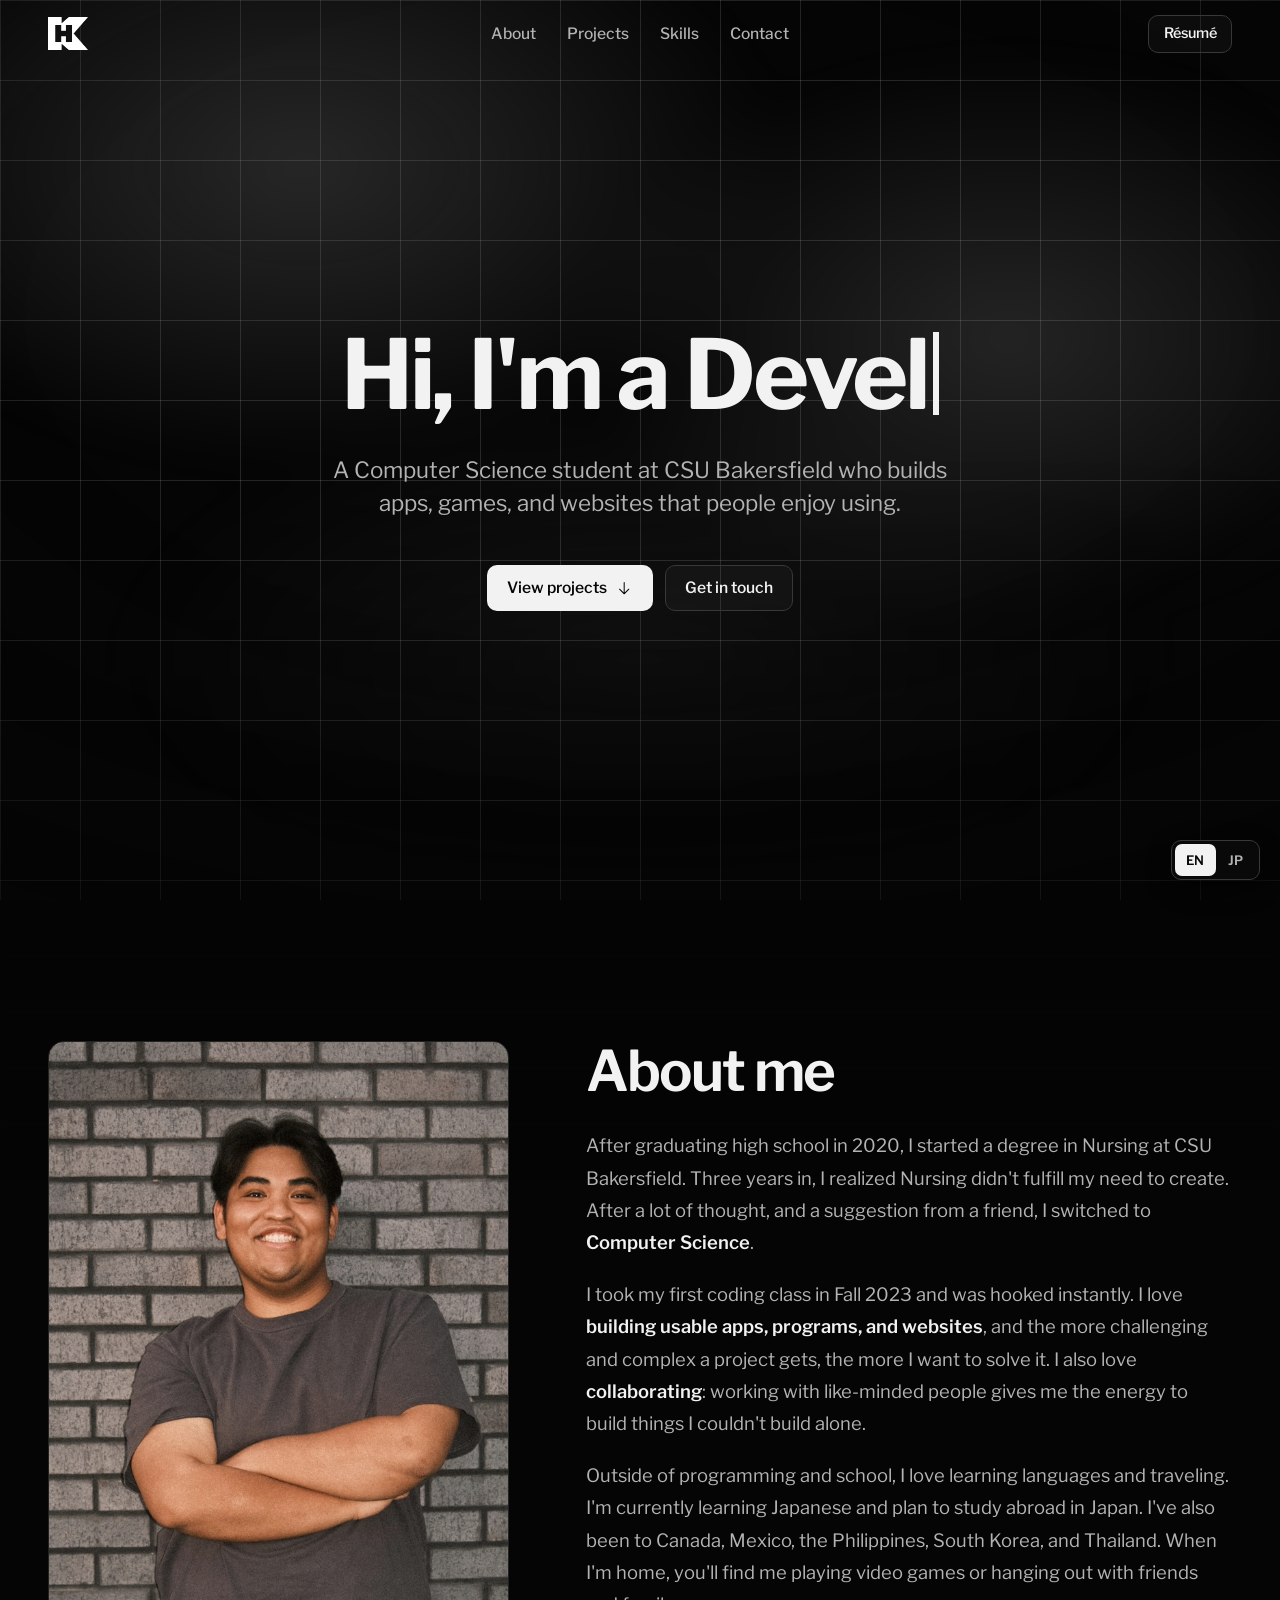
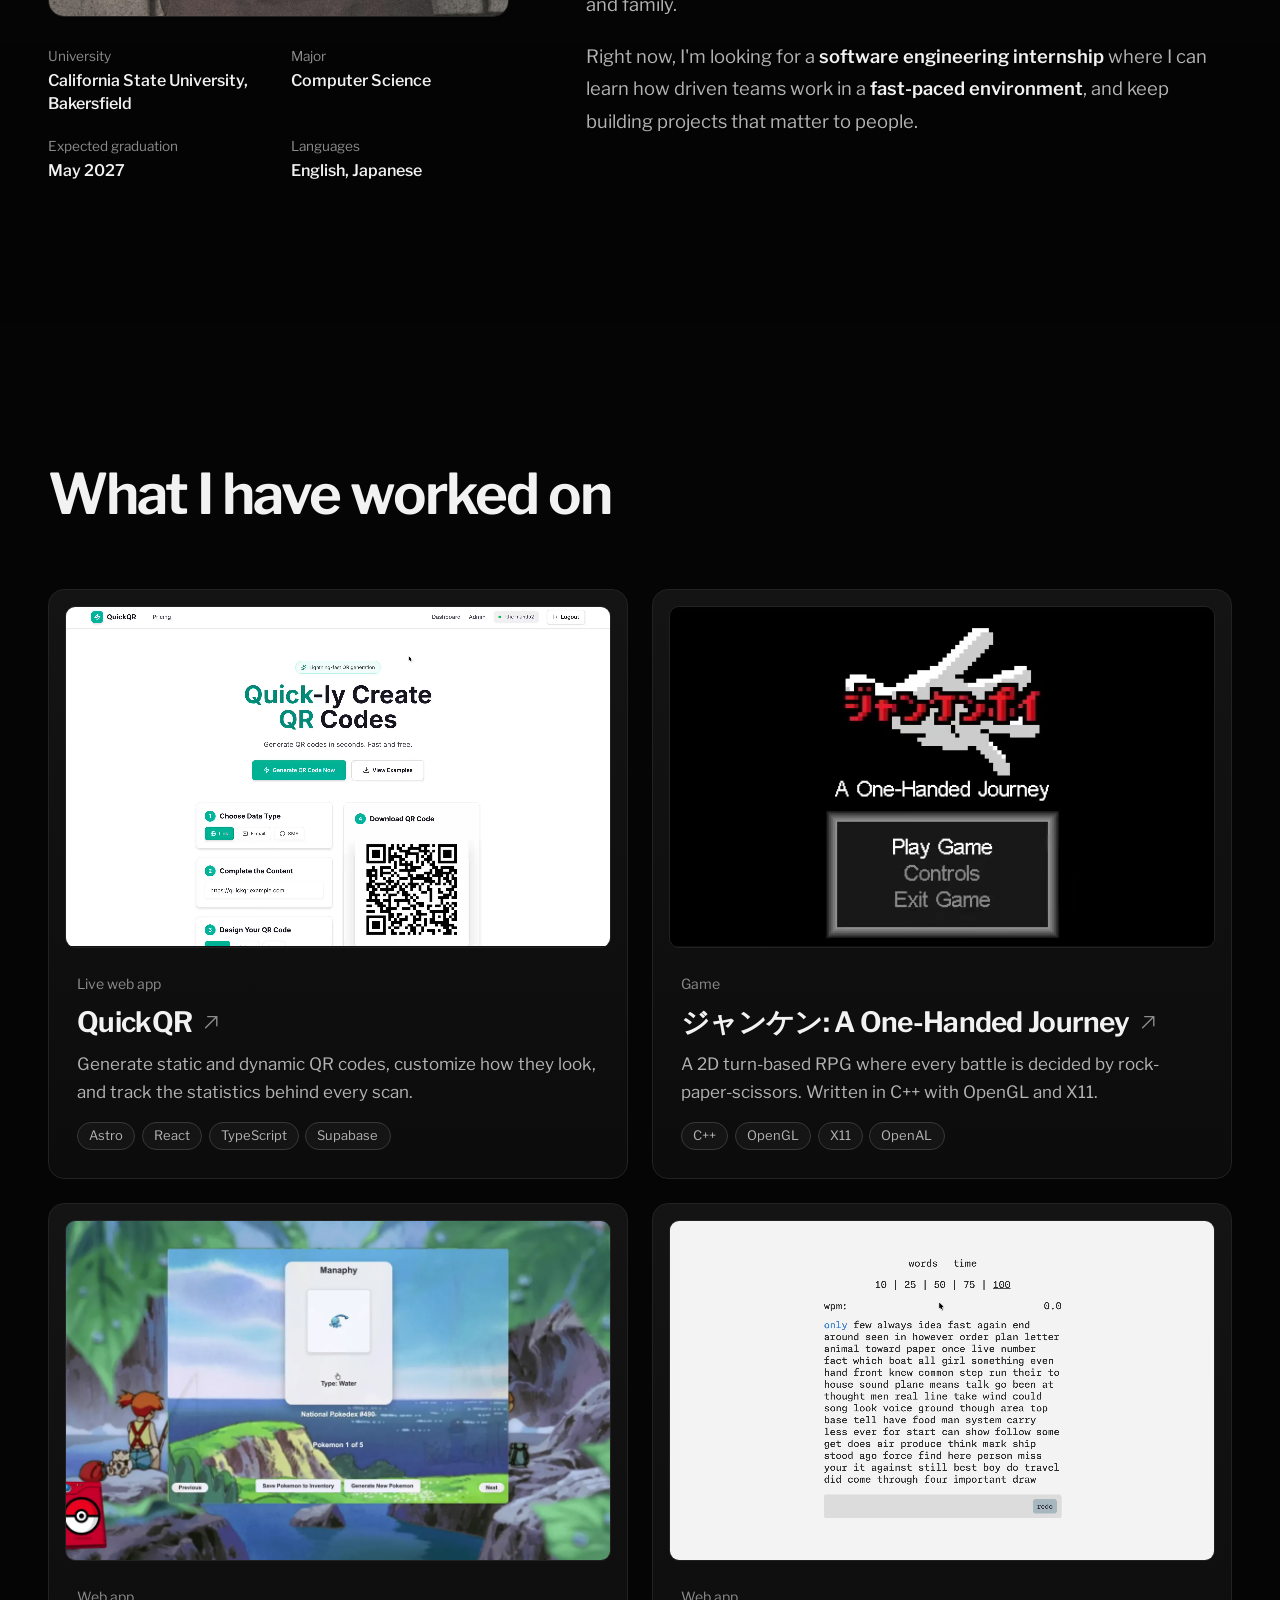
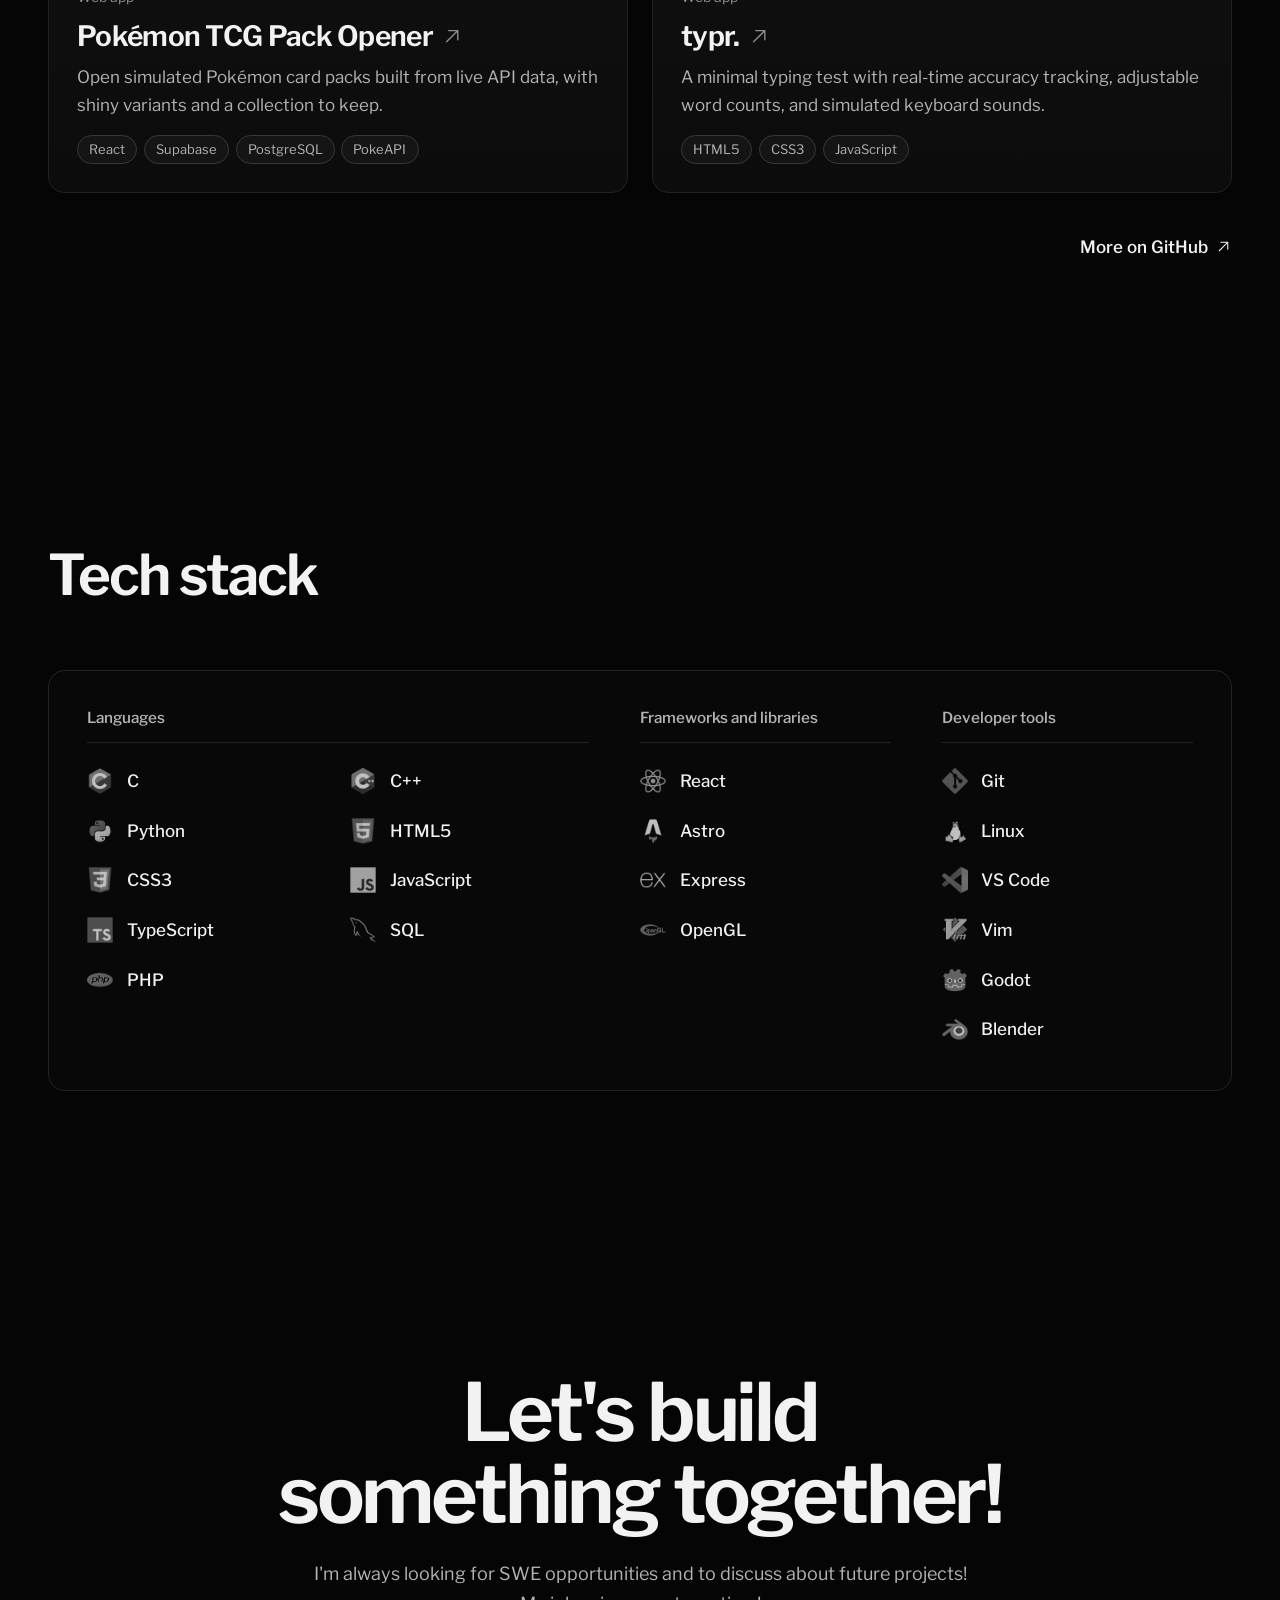
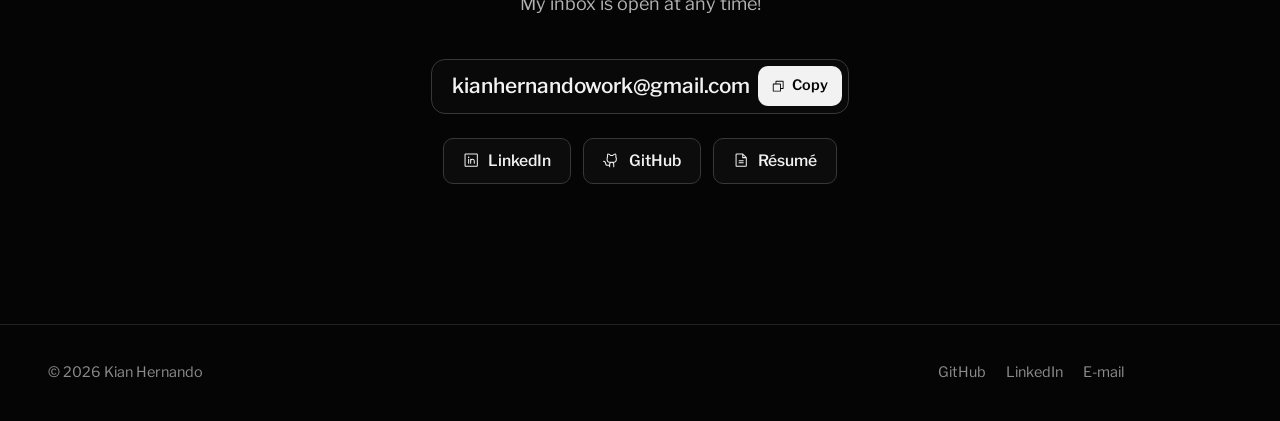
==== index.html @ 149a2267 "Added JP support translation with ふりがな" ====
<!DOCTYPE html>
<html lang="en">

<head>
    <meta charset="UTF-8">
    <meta name="viewport" content="width=device-width, initial-scale=1.0">
    <title data-i18n="home.title">Kian Hernando | Software Engineer & Computer Science Student</title>
    <meta name="description"
        content="Kian Hernando is a software engineer and Computer Science student at CSU Bakersfield that builds web apps, games, and full-stack projects.">
    <meta name="author" content="Kian Hernando">
    <meta name="robots" content="index, follow, max-image-preview:large">
    <meta name="theme-color" content="#050505">
    <link rel="canonical" href="https://kianhernando.com/">
    <meta property="og:type" content="website">
    <meta property="og:site_name" content="Kian Hernando">
    <meta property="og:locale" content="en_US">
    <meta property="og:title" content="Kian Hernando | Software Engineer & Computer Science Student">
    <meta property="og:description"
        content="Kian Hernando is a software engineer and Computer Science student at CSU Bakersfield that builds web apps, games, and full-stack projects.">
    <meta property="og:url" content="https://kianhernando.com/">
    <meta property="og:image" content="https://kianhernando.com/assets/og/home.jpg">
    <meta property="og:image:type" content="image/jpeg">
    <meta property="og:image:width" content="1200">
    <meta property="og:image:height" content="630">
    <meta property="og:image:alt"
        content="Kian Hernando, software engineer and Computer Science student at CSU Bakersfield">
    <meta name="twitter:card" content="summary_large_image">
    <meta name="twitter:title" content="Kian Hernando | Software Engineer & Computer Science Student">
    <meta name="twitter:description"
        content="Kian Hernando is a software engineer and Computer Science student at CSU Bakersfield that builds web apps, games, and full-stack projects.">
    <meta name="twitter:image" content="https://kianhernando.com/assets/og/home.jpg">
    <meta name="twitter:image:alt"
        content="Kian Hernando, software engineer and Computer Science student at CSU Bakersfield">
    <link rel="icon" href="assets/favicon.ico" sizes="any">
    <link rel="apple-touch-icon" href="assets/apple-touch-icon.png">
    <link rel="preload" href="assets/font.ttf" as="font" type="font/ttf" crossorigin>
    <link rel="stylesheet" href="style.css">
    <script>
        document.documentElement.classList.add("js");
        try {
            if (localStorage.getItem("lang") === "ja") document.documentElement.lang = "ja";
        } catch (e) { }
        try {
            var nav = performance.getEntriesByType("navigation")[0];
            var returning = (nav && nav.type === "back_forward") || document.referrer.indexOf(location.origin) === 0;
            if (!returning) document.documentElement.classList.add("intro");
        } catch (e) { }
    </script>
    <script type="application/ld+json">
    {
        "@context": "https://schema.org",
        "@graph": [
            {
                "@type": "WebSite",
                "@id": "https://kianhernando.com/#website",
                "url": "https://kianhernando.com/",
                "name": "Kian Hernando",
                "inLanguage": "en",
                "publisher": {
                    "@id": "https://kianhernando.com/#person"
                }
            },
            {
                "@type": "ProfilePage",
                "@id": "https://kianhernando.com/#profile",
                "url": "https://kianhernando.com/",
                "name": "Kian Hernando | Software Engineer & Computer Science Student",
                "isPartOf": {
                    "@id": "https://kianhernando.com/#website"
                },
                "mainEntity": {
                    "@id": "https://kianhernando.com/#person"
                }
            },
            {
                "@type": "Person",
                "@id": "https://kianhernando.com/#person",
                "name": "Kian Hernando",
                "url": "https://kianhernando.com/",
                "image": "https://kianhernando.com/assets/info.webp",
                "jobTitle": "Software Engineer",
                "alumniOf": {
                    "@type": "CollegeOrUniversity",
                    "name": "California State University, Bakersfield",
                    "url": "https://www.csub.edu/"
                },
                "knowsAbout": [
                    "Software Engineering",
                    "Web Development",
                    "C++",
                    "Python",
                    "JavaScript",
                    "TypeScript",
                    "React",
                    "Astro",
                    "SQL",
                    "OpenGL",
                    "Godot",
                    "Blender"
                ],
                "sameAs": [
                    "https://github.com/kianhernando",
                    "https://www.linkedin.com/in/kian-hernando/"
                ]
            }
        ]
    }
    </script>
</head>

<body>
    <a class="skip-link" href="#main" data-i18n="skip">Skip to content</a>
    <svg xmlns="http://www.w3.org/2000/svg" style="display:none" aria-hidden="true">
        <symbol id="i-arrow-down" viewBox="0 0 256 256">
            <path
                d="M205.66,149.66l-72,72a8,8,0,0,1-11.32,0l-72-72a8,8,0,0,1,11.32-11.32L120,196.69V40a8,8,0,0,1,16,0V196.69l58.34-58.35a8,8,0,0,1,11.32,11.32Z" />
        </symbol>
        <symbol id="i-arrow-up-right" viewBox="0 0 256 256">
            <path
                d="M200,64V168a8,8,0,0,1-16,0V83.31L69.66,197.66a8,8,0,0,1-11.32-11.32L172.69,72H88a8,8,0,0,1,0-16H192A8,8,0,0,1,200,64Z" />
        </symbol>
        <symbol id="i-github" viewBox="0 0 256 256">
            <path
                d="M208.31,75.68A59.78,59.78,0,0,0,202.93,28,8,8,0,0,0,196,24a59.75,59.75,0,0,0-48,24H124A59.75,59.75,0,0,0,76,24a8,8,0,0,0-6.93,4,59.78,59.78,0,0,0-5.38,47.68A58.14,58.14,0,0,0,56,104v8a56.06,56.06,0,0,0,48.44,55.47A39.8,39.8,0,0,0,96,192v8H72a24,24,0,0,1-24-24A40,40,0,0,0,8,136a8,8,0,0,0,0,16,24,24,0,0,1,24,24,40,40,0,0,0,40,40H96v16a8,8,0,0,0,16,0V192a24,24,0,0,1,48,0v40a8,8,0,0,0,16,0V192a39.8,39.8,0,0,0-8.44-24.53A56.06,56.06,0,0,0,216,112v-8A58.14,58.14,0,0,0,208.31,75.68ZM200,112a40,40,0,0,1-40,40H112a40,40,0,0,1-40-40v-8a41.74,41.74,0,0,1,6.9-22.48A8,8,0,0,0,80,73.83a43.81,43.81,0,0,1,.79-33.58,43.88,43.88,0,0,1,32.32,20.06A8,8,0,0,0,119.82,64h32.35a8,8,0,0,0,6.74-3.69,43.87,43.87,0,0,1,32.32-20.06A43.81,43.81,0,0,1,192,73.83a8.09,8.09,0,0,0,1,7.65A41.72,41.72,0,0,1,200,104Z" />
        </symbol>
        <symbol id="i-linkedin" viewBox="0 0 256 256">
            <path
                d="M216,24H40A16,16,0,0,0,24,40V216a16,16,0,0,0,16,16H216a16,16,0,0,0,16-16V40A16,16,0,0,0,216,24Zm0,192H40V40H216V216ZM96,112v64a8,8,0,0,1-16,0V112a8,8,0,0,1,16,0Zm88,28v36a8,8,0,0,1-16,0V140a20,20,0,0,0-40,0v36a8,8,0,0,1-16,0V112a8,8,0,0,1,15.79-1.78A36,36,0,0,1,184,140ZM100,84A12,12,0,1,1,88,72,12,12,0,0,1,100,84Z" />
        </symbol>
        <symbol id="i-file" viewBox="0 0 256 256">
            <path
                d="M213.66,82.34l-56-56A8,8,0,0,0,152,24H56A16,16,0,0,0,40,40V216a16,16,0,0,0,16,16H200a16,16,0,0,0,16-16V88A8,8,0,0,0,213.66,82.34ZM160,51.31,188.69,80H160ZM200,216H56V40h88V88a8,8,0,0,0,8,8h48V216Zm-32-80a8,8,0,0,1-8,8H96a8,8,0,0,1,0-16h64A8,8,0,0,1,168,136Zm0,32a8,8,0,0,1-8,8H96a8,8,0,0,1,0-16h64A8,8,0,0,1,168,168Z" />
        </symbol>
        <symbol id="i-menu" viewBox="0 0 256 256">
            <path
                d="M224,128a8,8,0,0,1-8,8H40a8,8,0,0,1,0-16H216A8,8,0,0,1,224,128ZM40,72H216a8,8,0,0,0,0-16H40a8,8,0,0,0,0,16ZM216,184H40a8,8,0,0,0,0,16H216a8,8,0,0,0,0-16Z" />
        </symbol>
        <symbol id="i-close" viewBox="0 0 256 256">
            <path
                d="M205.66,194.34a8,8,0,0,1-11.32,11.32L128,139.31,61.66,205.66a8,8,0,0,1-11.32-11.32L116.69,128,50.34,61.66A8,8,0,0,1,61.66,50.34L128,116.69l66.34-66.35a8,8,0,0,1,11.32,11.32L139.31,128Z" />
        </symbol>
        <symbol id="i-copy" viewBox="0 0 256 256">
            <path
                d="M216,32H88a8,8,0,0,0-8,8V80H40a8,8,0,0,0-8,8V216a8,8,0,0,0,8,8H168a8,8,0,0,0,8-8V176h40a8,8,0,0,0,8-8V40A8,8,0,0,0,216,32ZM160,208H48V96H160Zm48-48H176V88a8,8,0,0,0-8-8H96V48H208Z" />
        </symbol>
        <symbol id="i-check" viewBox="0 0 256 256">
            <path
                d="M229.66,77.66l-128,128a8,8,0,0,1-11.32,0l-56-56a8,8,0,0,1,11.32-11.32L96,188.69,218.34,66.34a8,8,0,0,1,11.32,11.32Z" />
        </symbol>
    </svg>
    <div class="grid-bg" aria-hidden="true"></div>
    <div class="scroll-sentinel" data-scroll-sentinel aria-hidden="true"></div>

    <header class="site-header" data-header>
        <nav class="nav container" aria-label="Primary" data-i18n-aria-label="nav.primary">
            <a class="nav-logo" href="#top" aria-label="Kian Hernando, home" data-i18n-aria-label="nav.home">
                <img src="assets/logo.webp" alt="" width="40" height="35">
            </a>
            <ul class="nav-links">
                <li><a href="#about" data-i18n="nav.about">About</a></li>
                <li><a href="#projects" data-i18n="nav.projects">Projects</a></li>
                <li><a href="#skills" data-i18n="nav.skills">Skills</a></li>
                <li><a href="#contact" data-i18n="nav.contact">Contact</a></li>
            </ul>
            <div class="nav-actions">
                <a class="btn btn-ghost btn-sm" href="assets/Kian%20Hernando.pdf" target="_blank"
                    rel="noopener"><span data-i18n="resume">Résumé</span></a>
                <button class="nav-toggle" type="button" aria-expanded="false" aria-controls="mobile-menu"
                    aria-label="Open menu">
                    <svg class="icon icon-menu icon-menu" aria-hidden="true">
                        <use href="#i-menu"></use>
                    </svg>
                    <svg class="icon icon-close icon-close" aria-hidden="true">
                        <use href="#i-close"></use>
                    </svg>
                </button>
            </div>
        </nav>
    </header>

    <div class="mobile-menu" id="mobile-menu">
        <nav class="mobile-menu-links" aria-label="Mobile" data-i18n-aria-label="nav.mobile">
            <a href="#about" style="--i: 0" data-i18n="nav.about">About</a>
            <a href="#projects" style="--i: 1" data-i18n="nav.projects">Projects</a>
            <a href="#skills" style="--i: 2" data-i18n="nav.skills">Skills</a>
            <a href="#contact" style="--i: 3" data-i18n="nav.contact">Contact</a>
        </nav>
        <div class="mobile-menu-footer">
            <a class="btn btn-primary" href="assets/Kian%20Hernando.pdf" target="_blank" rel="noopener"><svg
                    class="icon icon-file" aria-hidden="true">
                    <use href="#i-file"></use>
                </svg> <span data-i18n="resume">Résumé</span></a>
            <a class="btn btn-ghost" href="https://github.com/kianhernando" target="_blank" rel="noopener"><svg
                    class="icon icon-github" aria-hidden="true">
                    <use href="#i-github"></use>
                </svg> GitHub</a>
            <a class="btn btn-ghost" href="https://www.linkedin.com/in/kian-hernando/" target="_blank"
                rel="noopener"><svg class="icon icon-linkedin" aria-hidden="true">
                    <use href="#i-linkedin"></use>
                </svg> LinkedIn</a>
        </div>
    </div>

    <main id="main">
        <section class="hero" id="top">
            <div class="hero-glow" aria-hidden="true"></div>
            <div class="hero-inner">
                <h1 class="hero-title">
                    <span class="sr-only" data-i18n="hero.sr">Hi, I'm Kian Hernando, a software engineer and Computer
                        Science student.</span>
                    <span class="hero-hi" aria-hidden="true" data-i18n="hero.hi">Hi, I'm</span><span
                        class="hero-typed-line" aria-hidden="true"><span class="typed" id="typed"></span><span
                            class="caret"></span></span>
                </h1>
                <p class="hero-bio" data-i18n="hero.bio">A Computer Science student at CSU Bakersfield who builds apps,
                    games, and websites that people enjoy using.</p>
                <div class="hero-actions">
                    <a class="btn btn-primary" href="#projects"><span data-i18n="hero.projects">View projects</span>
                        <svg class="icon icon-arrow-down" aria-hidden="true">
                            <use href="#i-arrow-down"></use>
                        </svg></a>
                    <a class="btn btn-ghost" href="#contact"><span data-i18n="hero.contact">Get in touch</span></a>
                </div>
            </div>
        </section>

        <section class="section section-plain" id="about" aria-labelledby="about-title">
            <div class="container about-grid">
                <div class="about-aside">
                    <div class="portrait">
                        <img src="assets/info.webp"
                            alt="Portrait of Kian Hernando smiling with arms crossed in front of a brick wall"
                            data-i18n-alt="about.portrait"
                            width="671" height="839" loading="lazy">
                    </div>
                    <dl class="facts">
                        <div>
                            <dt data-i18n="facts.university">University</dt>
                            <dd data-i18n="facts.university.value">California State University, Bakersfield</dd>
                        </div>
                        <div>
                            <dt data-i18n="facts.major">Major</dt>
                            <dd data-i18n="facts.major.value">Computer Science</dd>
                        </div>
                        <div>
                            <dt data-i18n="facts.graduation">Expected graduation</dt>
                            <dd data-i18n="facts.graduation.value">May 2027</dd>
                        </div>
                        <div>
                            <dt data-i18n="facts.languages">Languages</dt>
                            <dd data-i18n="facts.languages.value">English, Japanese</dd>
                        </div>
                    </dl>
                </div>
                <div class="about-copy">
                    <h2 class="section-title" id="about-title" data-i18n="about.title">About me</h2>
                    <p data-i18n="about.p1">
                        After graduating high school in 2020, I started a degree in Nursing at CSU Bakersfield.
                        Three years in, I realized Nursing didn't fulfill my need to create. After a lot of thought,
                        and a suggestion from a friend, I switched to <strong>Computer Science</strong>.
                    </p>
                    <p data-i18n="about.p2">
                        I took my first coding class in Fall 2023 and was hooked instantly. I love <strong>building
                            usable apps,
                            programs, and websites</strong>, and the more challenging and complex a project gets, the
                        more I want to
                        solve it. I also love <strong>collaborating</strong>: working with like-minded people gives me
                        the energy
                        to build things I couldn't build alone.
                    </p>
                    <p data-i18n="about.p3">
                        Outside of programming and school, I love learning languages and traveling. I'm currently
                        learning
                        Japanese and plan to study abroad in Japan. I've also been to Canada, Mexico, the Philippines,
                        South Korea, and Thailand. When I'm home, you'll find me playing video games or hanging out with
                        friends and family.
                    </p>
                    <p data-i18n="about.p4">
                        Right now, I'm looking for a <strong>software engineering internship</strong> where I can learn
                        how driven
                        teams work in a <strong>fast-paced environment</strong>, and keep building projects that matter
                        to people.
                    </p>
                </div>
            </div>
        </section>

        <section class="section" id="projects" aria-labelledby="projects-title">
            <div class="container">
                <h2 class="section-title" id="projects-title" data-i18n="projects.title">What I have worked on</h2>

                <div class="project-grid">
                    <article class="project" data-reveal style="--i: 0">
                        <a class="project-link" href="projects/quickqr.html">
                            <div class="project-media" style="view-transition-name: media-quickqr">
                                <video data-autoplay muted loop playsinline preload="none"
                                    poster="assets/posters/quickqr.webp" width="3184" height="1978" aria-hidden="true">
                                    <source src="assets/videos/quickqr.webm" type="video/webm">
                                </video>
                            </div>
                            <div class="project-body">
                                <p class="project-kind" data-i18n="kind.live">Live web app</p>
                                <h3 class="project-title">QuickQR <svg class="icon icon-arrow-up-right"
                                        aria-hidden="true">
                                        <use href="#i-arrow-up-right"></use>
                                    </svg></h3>
                                <p class="project-desc" data-i18n="quickqr.desc">Generate static and dynamic QR codes,
                                    customize how they look, and track the statistics behind every scan.</p>
                                <ul class="tags" aria-label="Built with" data-i18n-aria-label="tags.label">
                                    <li>Astro</li>
                                    <li>React</li>
                                    <li>TypeScript</li>
                                    <li>Supabase</li>
                                </ul>
                            </div>
                        </a>
                    </article>
                    <article class="project" data-reveal style="--i: 1">
                        <a class="project-link" href="projects/janken.html">
                            <div class="project-media" style="view-transition-name: media-janken">
                                <video data-autoplay muted loop playsinline preload="none"
                                    poster="assets/posters/janken.webp" width="574" height="322" aria-hidden="true">
                                    <source src="assets/videos/janken.webm" type="video/webm">
                                </video>
                            </div>
                            <div class="project-body">
                                <p class="project-kind" data-i18n="kind.game">Game</p>
                                <h3 class="project-title">ジャンケン: A One-Handed Journey <svg
                                        class="icon icon-arrow-up-right" aria-hidden="true">
                                        <use href="#i-arrow-up-right"></use>
                                    </svg></h3>
                                <p class="project-desc" data-i18n="janken.desc">A 2D turn-based RPG where every battle
                                    is decided by rock-paper-scissors. Written in C++ with OpenGL and X11.</p>
                                <ul class="tags" aria-label="Built with" data-i18n-aria-label="tags.label">
                                    <li>C++</li>
                                    <li>OpenGL</li>
                                    <li>X11</li>
                                    <li>OpenAL</li>
                                </ul>
                            </div>
                        </a>
                    </article>
                    <article class="project" data-reveal style="--i: 0">
                        <a class="project-link" href="projects/tcg-pack-opener.html">
                            <div class="project-media" style="view-transition-name: media-tcg-pack-opener">
                                <video data-autoplay muted loop playsinline preload="none"
                                    poster="assets/posters/tcgpackopener.webp" width="3544" height="1992"
                                    aria-hidden="true">
                                    <source src="assets/videos/tcgpackopener.webm" type="video/webm">
                                </video>
                            </div>
                            <div class="project-body">
                                <p class="project-kind" data-i18n="kind.web">Web app</p>
                                <h3 class="project-title">Pokémon TCG Pack Opener <svg class="icon icon-arrow-up-right"
                                        aria-hidden="true">
                                        <use href="#i-arrow-up-right"></use>
                                    </svg></h3>
                                <p class="project-desc" data-i18n="tcg.desc">Open simulated Pokémon card packs built
                                    from live API data, with shiny variants and a collection to keep.</p>
                                <ul class="tags" aria-label="Built with" data-i18n-aria-label="tags.label">
                                    <li>React</li>
                                    <li>Supabase</li>
                                    <li>PostgreSQL</li>
                                    <li>PokeAPI</li>
                                </ul>
                            </div>
                        </a>
                    </article>
                    <article class="project" data-reveal style="--i: 1">
                        <a class="project-link" href="projects/typr.html">
                            <div class="project-media" style="view-transition-name: media-typr">
                                <video data-autoplay muted loop playsinline preload="none"
                                    poster="assets/posters/typr.webp" width="2538" height="1428" aria-hidden="true">
                                    <source src="assets/videos/typr.webm" type="video/webm">
                                </video>
                            </div>
                            <div class="project-body">
                                <p class="project-kind" data-i18n="kind.web">Web app</p>
                                <h3 class="project-title">typr. <svg class="icon icon-arrow-up-right"
                                        aria-hidden="true">
                                        <use href="#i-arrow-up-right"></use>
                                    </svg></h3>
                                <p class="project-desc" data-i18n="typr.desc">A minimal typing test with real-time
                                    accuracy tracking, adjustable word counts, and simulated keyboard sounds.</p>
                                <ul class="tags" aria-label="Built with" data-i18n-aria-label="tags.label">
                                    <li>HTML5</li>
                                    <li>CSS3</li>
                                    <li>JavaScript</li>
                                </ul>
                            </div>
                        </a>
                    </article>
                </div>
                <div class="work-footer">
                    <a class="text-link" href="https://github.com/kianhernando" target="_blank" rel="noopener"><span
                            data-i18n="projects.more">More on GitHub</span>
                        <svg class="icon icon-arrow-up-right" aria-hidden="true">
                            <use href="#i-arrow-up-right"></use>
                        </svg></a>
                </div>
            </div>
        </section>

        <section class="section" id="skills" aria-labelledby="skills-title">
            <div class="container">
                <h2 class="section-title" id="skills-title" data-i18n="skills.title">Tech stack</h2>
                <div class="stack-grid">
                    <div class="stack-group stack-group--wide" data-reveal style="--i: 0">
                        <h3 data-i18n="skills.languages">Languages</h3>
                        <ul class="stack-list">
                            <li><img src="assets/images/C.webp" alt="" width="26" height="26" loading="lazy">C</li>
                            <li><img src="assets/images/C++.webp" alt="" width="26" height="26" loading="lazy">C++</li>
                            <li><img src="assets/images/Python.webp" alt="" width="26" height="26" loading="lazy">Python
                            </li>
                            <li><img src="assets/images/HTML5.webp" alt="" width="26" height="26" loading="lazy">HTML5
                            </li>
                            <li><img src="assets/images/CSS3.webp" alt="" width="26" height="26" loading="lazy">CSS3
                            </li>
                            <li><img src="assets/images/JavaScript.webp" alt="" width="26" height="26"
                                    loading="lazy">JavaScript</li>
                            <li><img src="assets/images/TypeScript.webp" alt="" width="26" height="26"
                                    loading="lazy">TypeScript</li>
                            <li><img class="on-dark" src="assets/images/MySQL.webp" alt="" width="26" height="26"
                                    loading="lazy">SQL</li>
                            <li><img src="assets/images/PHP.webp" alt="" width="26" height="26" loading="lazy">PHP</li>
                        </ul>
                    </div>
                    <div class="stack-group" data-reveal style="--i: 1">
                        <h3 data-i18n="skills.frameworks">Frameworks and libraries</h3>
                        <ul class="stack-list">
                            <li><img src="assets/images/React.webp" alt="" width="26" height="26" loading="lazy">React
                            </li>
                            <li><img class="on-dark" src="assets/images/Astro.webp" alt="" width="26" height="26"
                                    loading="lazy">Astro</li>
                            <li><img class="on-dark" src="assets/images/Express.webp" alt="" width="26" height="26"
                                    loading="lazy">Express</li>
                            <li><img src="assets/images/OpenGL.webp" alt="" width="26" height="26" loading="lazy">OpenGL
                            </li>
                        </ul>
                    </div>
                    <div class="stack-group" data-reveal style="--i: 2">
                        <h3 data-i18n="skills.tools">Developer tools</h3>
                        <ul class="stack-list">
                            <li><img src="assets/images/Git.webp" alt="" width="26" height="26" loading="lazy">Git</li>
                            <li><img src="assets/images/Linux.webp" alt="" width="26" height="26" loading="lazy">Linux
                            </li>
                            <li><img src="assets/images/VSCode.webp" alt="" width="26" height="26" loading="lazy">VS
                                Code</li>
                            <li><img src="assets/images/Vim.webp" alt="" width="26" height="26" loading="lazy">Vim</li>
                            <li><img src="assets/images/Godot.webp" alt="" width="26" height="26" loading="lazy">Godot
                            </li>
                            <li><img src="assets/images/Blender.webp" alt="" width="26" height="26"
                                    loading="lazy">Blender</li>
                        </ul>
                    </div>
                </div>
            </div>
        </section>

        <section class="section contact" id="contact" aria-labelledby="contact-title">
            <div class="container">
                <h2 class="contact-title" id="contact-title" data-reveal data-i18n="contact.title">Let's build something
                    together!</h2>
                <p class="contact-copy" data-reveal style="--i: 1">
                    <span data-i18n="contact.line1">I'm always looking for SWE opportunities and to discuss about future
                        projects!</span>
                    <span data-i18n="contact.line2">My inbox is open at any time!</span>
                </p>
                <div class="contact-email" data-reveal style="--i: 2">
                    <a href="mailto:kianhernandowork@gmail.com" data-copy-target>kianhernandowork@gmail.com</a>
                    <button class="copy-btn" type="button" data-copy="kianhernandowork@gmail.com"
                        aria-label="Copy e-mail address" data-i18n-aria-label="copy.label">
                        <svg class="icon icon-copy" aria-hidden="true">
                            <use href="#i-copy"></use>
                        </svg><svg class="icon icon-check" aria-hidden="true">
                            <use href="#i-check"></use>
                        </svg><span data-copy-label data-i18n="copy">Copy</span>
                    </button>
                </div>
                <p class="sr-only" role="status" data-copy-status></p>
                <div class="contact-links" data-reveal style="--i: 3">
                    <a class="btn btn-ghost" href="https://www.linkedin.com/in/kian-hernando/" target="_blank"
                        rel="noopener"><svg class="icon icon-linkedin" aria-hidden="true">
                            <use href="#i-linkedin"></use>
                        </svg> LinkedIn</a>
                    <a class="btn btn-ghost" href="https://github.com/kianhernando" target="_blank" rel="noopener"><svg
                            class="icon icon-github" aria-hidden="true">
                            <use href="#i-github"></use>
                        </svg> GitHub</a>
                    <a class="btn btn-ghost" href="assets/Kian%20Hernando.pdf" target="_blank" rel="noopener"><svg
                            class="icon icon-file" aria-hidden="true">
                            <use href="#i-file"></use>
                        </svg> <span data-i18n="resume">Résumé</span></a>
                </div>
            </div>
        </section>
    </main>

    <footer class="site-footer">
        <div class="container footer-inner">
            <p>&copy; <span data-year>2026</span> Kian Hernando</p>
            <ul class="footer-links">
                <li><a href="https://github.com/kianhernando" target="_blank" rel="noopener">GitHub</a></li>
                <li><a href="https://www.linkedin.com/in/kian-hernando/" target="_blank" rel="noopener">LinkedIn</a>
                </li>
                <li><a href="mailto:kianhernandowork@gmail.com" data-i18n="email">E-mail</a></li>
            </ul>
        </div>
    </footer>

    <button class="lang-switch" type="button" role="switch" aria-checked="false" aria-label="Japanese"
        data-i18n-aria-label="lang.switch" data-lang-switch>
        <span>EN</span>
        <span>JP</span>
    </button>

    <script src="ja.js"></script>
    <script src="script.js"></script>
</body>

</html>
---- style.css ----
@font-face {
    font-family: "Libre Franklin";
    src: url("./assets/font.ttf") format("truetype");
    font-weight: 100 900;
    font-display: swap;
}

@view-transition {
    navigation: auto;
}

:root {
    --bg: #050505;
    --bg-raise: #0c0c0c;
    --surface: #111111;
    --surface-hover: #161616;
    --line: #222222;
    --line-strong: #383838;
    --text: #f2f2f2;
    --text-2: #b3b3b3;
    --text-3: #8c8c8c;

    --grid-gap: 5rem;
    --grid-line: rgba(255, 255, 255, 0.13);

    --ease-out: cubic-bezier(0.16, 1, 0.3, 1);
    --ease-in-out: cubic-bezier(0.65, 0, 0.35, 1);

    --radius-card: 16px;
    --radius-media: 10px;
    --radius-btn: 10px;

    --max: 1200px;
    --gutter: clamp(1rem, 4vw, 3rem);
    --nav-h: 68px;
    --section-space: clamp(5rem, 11vw, 9.5rem);
    --footer-pad: 1.75rem;
    --lang-switch-h: 40px;

    color-scheme: dark;
}

*,
*::before,
*::after {
    box-sizing: border-box;
}

html {
    -webkit-text-size-adjust: 100%;
    scroll-behavior: smooth;
    scroll-padding-top: calc(var(--nav-h) + 1.5rem);
    scrollbar-color: #333 var(--bg);
    background: var(--bg);
}

body {
    margin: 0;
    min-height: 100dvh;
    color: var(--text);
    font-family: "Libre Franklin", system-ui, sans-serif;
    font-size: 1.0625rem;
    line-height: 1.65;
    -webkit-font-smoothing: antialiased;
    -moz-osx-font-smoothing: grayscale;
    text-rendering: optimizeLegibility;
    overflow-x: clip;
}

body.menu-open {
    overflow: hidden;
}

::selection {
    background: var(--text);
    color: var(--bg);
}

::-webkit-scrollbar {
    width: 10px;
}

::-webkit-scrollbar-track {
    background: var(--bg);
}

::-webkit-scrollbar-thumb {
    background: #2c2c2c;
    border: 2px solid var(--bg);
    border-radius: 999px;
}

::-webkit-scrollbar-thumb:hover {
    background: #444;
}

:focus-visible {
    outline: 2px solid var(--text);
    outline-offset: 3px;
    border-radius: 4px;
}

img,
video,
svg {
    display: block;
    max-width: 100%;
}

a {
    color: inherit;
    text-underline-offset: 0.2em;
    text-decoration-thickness: 1px;
}

h1,
h2,
h3,
h4,
p {
    margin: 0;
}

h1,
h2,
h3 {
    text-wrap: balance;
    font-weight: 650;
    letter-spacing: -0.025em;
    line-height: 1.1;
}

p {
    text-wrap: pretty;
}

ul {
    margin: 0;
    padding: 0;
    list-style: none;
}

.icon {
    width: 1em;
    height: 1em;
    flex-shrink: 0;
    fill: currentColor;
}

.sr-only {
    position: absolute;
    width: 1px;
    height: 1px;
    padding: 0;
    margin: -1px;
    overflow: hidden;
    clip: rect(0 0 0 0);
    white-space: nowrap;
    border: 0;
}

.skip-link {
    position: absolute;
    top: 0.75rem;
    left: 0.75rem;
    z-index: 100;
    padding: 0.6rem 1rem;
    border-radius: var(--radius-btn);
    background: var(--text);
    color: var(--bg);
    font-weight: 600;
    text-decoration: none;
    transform: translateY(-200%);
    transition: transform 0.2s var(--ease-out);
}

.skip-link:focus-visible {
    transform: none;
}

.container {
    width: 100%;
    max-width: calc(var(--max) + var(--gutter) * 2);
    margin-inline: auto;
    padding-inline: var(--gutter);
}

.scroll-sentinel {
    position: absolute;
    top: 0;
    left: 0;
    width: 1px;
    height: 24px;
    pointer-events: none;
}

.grid-bg {
    position: fixed;
    inset: 0;
    z-index: -1;
    pointer-events: none;
    background-color: var(--bg);
    background-image:
        linear-gradient(to right, var(--grid-line) 1px, transparent 1px),
        linear-gradient(to bottom, var(--grid-line) 1px, transparent 1px);
    background-size: var(--grid-gap) var(--grid-gap);
    background-position: calc(50% + var(--grid-gap) / 2) 0;
    -webkit-mask-image: radial-gradient(ellipse 110% 85% at 50% 35%, #000 35%, rgba(0, 0, 0, 0.25) 100%);
    mask-image: radial-gradient(ellipse 110% 85% at 50% 35%, #000 35%, rgba(0, 0, 0, 0.25) 100%);
}

.case-page .grid-bg {
    inset: -24px;
    filter: blur(1.5px);
    opacity: 0.5;
}

.btn {
    display: inline-flex;
    align-items: center;
    justify-content: center;
    gap: 0.55rem;
    min-height: 46px;
    padding: 0 1.2rem;
    border: 1px solid transparent;
    border-radius: var(--radius-btn);
    font: inherit;
    font-size: 0.975rem;
    font-weight: 550;
    line-height: 1;
    white-space: nowrap;
    text-decoration: none;
    cursor: pointer;
    transition:
        background-color 0.2s ease,
        border-color 0.2s ease,
        color 0.2s ease,
        transform 0.25s var(--ease-out);
}

.btn .icon {
    font-size: 1.05em;
    transition: transform 0.35s var(--ease-out);
}

.btn:active {
    transform: translateY(1px) scale(0.98);
    transition-duration: 0.1s;
}

.btn-primary {
    background: var(--text);
    color: var(--bg);
}

.btn-ghost {
    background: rgba(255, 255, 255, 0.03);
    border-color: var(--line-strong);
    color: var(--text);
}

.btn-sm {
    min-height: 38px;
    padding: 0 0.9rem;
    font-size: 0.9rem;
}

@media (hover: hover) {
    .btn-primary:hover {
        background: #ffffff;
        transform: translateY(-1px);
    }

    .btn-ghost:hover {
        background: rgba(255, 255, 255, 0.07);
        border-color: #555;
        transform: translateY(-1px);
    }

    .btn:hover .icon-arrow-right {
        transform: translateX(3px);
    }

    .btn:hover .icon-arrow-down {
        transform: translateY(3px);
    }

    .btn:hover .icon-arrow-up-right {
        transform: translate(2px, -2px);
    }
}

.text-link {
    display: inline-flex;
    align-items: center;
    gap: 0.45rem;
    color: var(--text);
    font-weight: 550;
    text-decoration: none;
    background: linear-gradient(currentColor, currentColor) 0 100% / 0 1px no-repeat;
    padding-bottom: 2px;
    transition: background-size 0.4s var(--ease-out);
}

.text-link .icon {
    transition: transform 0.35s var(--ease-out);
}

@media (hover: hover) {
    .text-link:hover {
        background-size: 100% 1px;
    }

    .text-link:hover .icon-arrow-up-right {
        transform: translate(2px, -2px);
    }

    .text-link:hover .icon-arrow-left {
        transform: translateX(-3px);
    }
}

.site-header {
    position: fixed;
    inset: 0 0 auto;
    z-index: 50;
    height: var(--nav-h);
    border-bottom: 1px solid transparent;
    transition:
        background-color 0.35s ease,
        border-color 0.35s ease,
        backdrop-filter 0.35s ease;
    view-transition-name: site-header;
}

.site-header.is-scrolled,
body.menu-open .site-header {
    background: rgba(5, 5, 5, 0.78);
    border-bottom-color: var(--line);
    -webkit-backdrop-filter: blur(14px) saturate(140%);
    backdrop-filter: blur(14px) saturate(140%);
}

.nav {
    display: grid;
    grid-template-columns: minmax(0, 1fr) auto minmax(0, 1fr);
    align-items: center;
    height: 100%;
}

.nav-logo {
    justify-self: start;
    display: inline-flex;
}

.nav-logo img {
    width: 40px;
    height: auto;
    transition: transform 0.4s var(--ease-out);
}

@media (hover: hover) {
    .nav-logo:hover img {
        transform: rotate(-6deg) scale(1.04);
    }
}

.nav-links {
    display: flex;
    gap: 0.25rem;
}

.nav-links a {
    position: relative;
    display: block;
    padding: 0.5rem 0.85rem;
    color: var(--text-2);
    font-size: 0.975rem;
    font-weight: 500;
    text-decoration: none;
    transition: color 0.2s ease;
}

.nav-links a::after {
    content: "";
    position: absolute;
    left: 0.85rem;
    right: 0.85rem;
    bottom: 0.3rem;
    height: 1px;
    background: currentColor;
    transform: scaleX(0);
    transform-origin: right;
    transition: transform 0.45s var(--ease-out);
}

.nav-links a:hover,
.nav-links a[aria-current="true"] {
    color: var(--text);
}

.nav-links a:hover::after,
.nav-links a[aria-current="true"]::after {
    transform: scaleX(1);
    transform-origin: left;
}

.nav-actions {
    justify-self: end;
    display: flex;
    align-items: center;
    gap: 0.5rem;
}

.lang-switch {
    position: sticky;
    bottom: calc(1.25rem + env(safe-area-inset-bottom));
    z-index: 50;
    display: grid;
    grid-template-columns: 1fr 1fr;
    align-items: center;
    width: max-content;
    height: var(--lang-switch-h);
    margin: calc(-1 * (var(--lang-switch-h) + var(--footer-pad))) max(var(--gutter), (100% - var(--max)) / 2)
        var(--footer-pad) auto;
    padding: 3px;
    border: 1px solid var(--line-strong);
    border-radius: var(--radius-btn);
    background: rgba(12, 12, 12, 0.82);
    -webkit-backdrop-filter: blur(14px) saturate(140%);
    backdrop-filter: blur(14px) saturate(140%);
    box-shadow: 0 8px 24px rgba(0, 0, 0, 0.45);
    color: var(--text-2);
    font: inherit;
    font-size: 0.8125rem;
    font-weight: 600;
    line-height: 1;
    white-space: nowrap;
    cursor: pointer;
    translate: max(0px, max(var(--gutter), (100vw - var(--max)) / 2) - 1.25rem) 0;
    transition:
        background-color 0.2s ease,
        border-color 0.2s ease,
        box-shadow 0.5s ease,
        translate 0.7s var(--ease-out);
    view-transition-name: lang-switch;
}

.lang-switch.is-docked {
    box-shadow: none;
    translate: 0 0;
}

html:not(.js) .lang-switch {
    display: none;
}

.lang-switch::before {
    content: "";
    position: absolute;
    inset: 3px 50% 3px 3px;
    border-radius: 7px;
    background: var(--text);
    transition: transform 0.45s var(--ease-out);
}

.lang-switch span {
    position: relative;
    padding: 0 0.7rem;
    transition: color 0.25s ease;
}

html:not([lang="ja"]) .lang-switch span:first-child,
html[lang="ja"] .lang-switch span:last-child {
    color: var(--bg);
}

html[lang="ja"] .lang-switch::before {
    transform: translateX(100%);
}

@media (hover: hover) {
    .lang-switch:hover {
        background: rgba(28, 28, 28, 0.9);
        border-color: #555;
    }
}

.nav-toggle {
    display: none;
    width: 42px;
    height: 42px;
    align-items: center;
    justify-content: center;
    border: 1px solid var(--line-strong);
    border-radius: var(--radius-btn);
    background: rgba(255, 255, 255, 0.03);
    color: var(--text);
    font-size: 1.25rem;
    cursor: pointer;
}

.nav-toggle .icon-close {
    display: none;
}

.nav-toggle[aria-expanded="true"] .icon-menu {
    display: none;
}

.nav-toggle[aria-expanded="true"] .icon-close {
    display: block;
}

.mobile-menu {
    position: fixed;
    inset: var(--nav-h) 0 0;
    z-index: 49;
    display: flex;
    flex-direction: column;
    justify-content: space-between;
    padding: 2rem var(--gutter) calc(2rem + env(safe-area-inset-bottom));
    background: rgba(5, 5, 5, 0.94);
    -webkit-backdrop-filter: blur(18px);
    backdrop-filter: blur(18px);
    visibility: hidden;
    opacity: 0;
    transition:
        opacity 0.3s ease,
        visibility 0s linear 0.3s;
}

.mobile-menu.is-open {
    visibility: visible;
    opacity: 1;
    transition: opacity 0.3s ease;
}

.mobile-menu-links a {
    display: block;
    padding: 0.35rem 0;
    font-size: clamp(2rem, 9vw, 2.75rem);
    font-weight: 600;
    letter-spacing: -0.03em;
    text-decoration: none;
    opacity: 0;
    transform: translateY(16px);
    transition:
        opacity 0.5s var(--ease-out),
        transform 0.6s var(--ease-out);
    transition-delay: calc(var(--i, 0) * 50ms + 60ms);
}

.mobile-menu.is-open .mobile-menu-links a {
    opacity: 1;
    transform: none;
}

.mobile-menu-footer {
    display: flex;
    flex-wrap: wrap;
    gap: 0.75rem;
}

.hero {
    position: relative;
    display: grid;
    place-items: center;
    min-height: 100dvh;
    padding: calc(var(--nav-h) + 2rem) var(--gutter) 4rem;
    text-align: center;
    isolation: isolate;
}

.hero-glow {
    position: absolute;
    inset: 0;
    z-index: -1;
    overflow: hidden;
    pointer-events: none;
    -webkit-mask-image: linear-gradient(to bottom, #000 50%, transparent 100%);
    mask-image: linear-gradient(to bottom, #000 50%, transparent 100%);
}

.hero-glow::before {
    content: "";
    position: absolute;
    inset: -20% -10% 0;
    background:
        radial-gradient(ellipse 45% 40% at 28% 32%, rgba(120, 120, 120, 0.30), transparent 70%),
        radial-gradient(ellipse 40% 38% at 74% 48%, rgba(161, 161, 161, 0.20), transparent 70%),
        radial-gradient(ellipse 50% 35% at 50% 78%, rgba(157, 157, 157, 0.12), transparent 70%);
    filter: blur(20px);
    animation: glow-drift 22s var(--ease-in-out) infinite alternate;
}

@keyframes glow-drift {
    from {
        transform: translate3d(-2%, -1%, 0) scale(1);
    }
    to {
        transform: translate3d(2%, 2%, 0) scale(1.06);
    }
}

.hero-inner {
    width: 100%;
    max-width: 1100px;
}

.hero-title {
    font-size: clamp(2.6rem, 1.1rem + 6.4vw, 6rem);
    font-weight: 700;
    letter-spacing: -0.035em;
    line-height: 1.05;
    text-wrap: nowrap;
}

.hero-hi::after {
    content: "\00a0";
}

.typed {
    white-space: pre;
}

.caret {
    display: inline-block;
    width: 0.06em;
    height: 0.86em;
    margin-left: 0.06em;
    vertical-align: -0.06em;
    background: currentColor;
    animation: blink 1.1s steps(1) infinite;
}

@keyframes blink {
    50% {
        opacity: 0;
    }
}

.hero-bio {
    max-width: 42ch;
    margin: clamp(1.25rem, 2.5vw, 1.75rem) auto 0;
    color: var(--text-2);
    font-size: clamp(1.125rem, 0.95rem + 0.7vw, 1.4rem);
    line-height: 1.5;
}

.hero-actions {
    display: flex;
    flex-wrap: wrap;
    justify-content: center;
    gap: 0.75rem;
    margin-top: clamp(2rem, 4vw, 2.75rem);
}

.section {
    position: relative;
    padding-block: var(--section-space);
}

.section-title {
    margin-bottom: clamp(2.25rem, 5vw, 4rem);
    font-size: clamp(2.1rem, 1.3rem + 2.8vw, 3.5rem);
    letter-spacing: -0.035em;
}

.section-plain::before {
    content: "";
    position: absolute;
    inset: 0;
    z-index: -1;
    pointer-events: none;
    -webkit-backdrop-filter: blur(2px);
    backdrop-filter: blur(2px);
    -webkit-mask-image: linear-gradient(to bottom, transparent 0, #000 280px, #000 calc(100% - 280px), transparent 100%);
    mask-image: linear-gradient(to bottom, transparent 0, #000 280px, #000 calc(100% - 280px), transparent 100%);
}

.about-grid {
    display: grid;
    grid-template-columns: minmax(0, 5fr) minmax(0, 7fr);
    gap: clamp(2.5rem, 6vw, 6rem);
    align-items: start;
}

.about-aside {
    position: sticky;
    top: calc(var(--nav-h) + 2rem);
}

.portrait {
    overflow: hidden;
    aspect-ratio: 4 / 5;
    border-radius: var(--radius-card);
    border: 1px solid var(--line);
    background: var(--surface);
}

.portrait img {
    width: 100%;
    height: 100%;
    object-fit: cover;
    filter: grayscale(0.15) contrast(1.02);
}

.facts {
    display: grid;
    grid-template-columns: repeat(2, minmax(0, 1fr));
    gap: 1.25rem 1.5rem;
    margin: 1.75rem 0 0;
}

.facts dt {
    color: var(--text-3);
    font-size: 0.85rem;
}

.facts dd {
    margin: 0.15rem 0 0;
    font-size: 1rem;
    font-weight: 550;
    line-height: 1.4;
}

.about-copy {
    max-width: 62ch;
}

.about-copy .section-title {
    margin-bottom: 1.75rem;
}

.about-copy p {
    color: var(--text-2);
    font-size: clamp(1.05rem, 1rem + 0.2vw, 1.15rem);
    line-height: 1.75;
}

.about-copy p + p {
    margin-top: 1.25rem;
}

.about-copy strong {
    color: var(--text);
    font-weight: 600;
}

.project {
    position: relative;
    border: 1px solid var(--line);
    border-radius: var(--radius-card);
    background: linear-gradient(to bottom, #141414, var(--bg-raise));
    transition:
        border-color 0.3s ease,
        background-color 0.3s ease,
        transform 0.5s var(--ease-out);
}

.project-link {
    display: grid;
    gap: 1.5rem;
    height: 100%;
    padding: clamp(0.75rem, 1.5vw, 1rem);
    color: inherit;
    text-decoration: none;
    border-radius: inherit;
}

.project-media {
    position: relative;
    overflow: hidden;
    aspect-ratio: 16 / 10;
    border-radius: var(--radius-media);
    border: 1px solid var(--line);
    background: #0a0a0a;
}

.project-media video,
.project-media img {
    width: 100%;
    height: 100%;
    object-fit: cover;
    transition: transform 0.9s var(--ease-out);
}

.project-body {
    display: flex;
    flex-direction: column;
    gap: 0.75rem;
    padding: 0 clamp(0.25rem, 1vw, 0.75rem) clamp(0.5rem, 1vw, 0.75rem);
}

.project-kind {
    color: var(--text-3);
    font-size: 0.875rem;
}

.project-title {
    display: flex;
    align-items: center;
    gap: 0.5rem;
    font-size: clamp(1.4rem, 1.1rem + 0.9vw, 1.75rem);
}

.project-title .icon {
    font-size: 0.8em;
    color: var(--text-3);
    transition:
        transform 0.45s var(--ease-out),
        color 0.3s ease;
}

.project-desc {
    max-width: 52ch;
    color: var(--text-2);
}

.tags {
    display: flex;
    flex-wrap: wrap;
    gap: 0.4rem;
    margin-top: 0.25rem;
}

.tags li {
    padding: 0.3rem 0.7rem;
    border: 1px solid var(--line-strong);
    border-radius: 999px;
    background: rgba(255, 255, 255, 0.03);
    color: var(--text-2);
    font-size: 0.8125rem;
    line-height: 1.3;
}

@media (hover: hover) {
    .project:hover {
        border-color: var(--line-strong);
        transform: translateY(-3px);
    }

    .project:hover .project-media video,
    .project:hover .project-media img {
        transform: scale(1.035);
    }

    .project:hover .project-title .icon {
        color: var(--text);
        transform: translate(3px, -3px);
    }
}

.project-link:focus-visible {
    outline-offset: 4px;
    border-radius: var(--radius-card);
}

.project--featured .project-link {
    grid-template-columns: minmax(0, 7fr) minmax(0, 5fr);
    align-items: center;
    gap: clamp(1.5rem, 4vw, 3.5rem);
}

.project--featured .project-body {
    padding: clamp(0.5rem, 2vw, 1.5rem) clamp(0.5rem, 2vw, 1.5rem) clamp(0.5rem, 2vw, 1.5rem) 0;
}

.project--featured .project-title {
    font-size: clamp(1.75rem, 1.2rem + 1.8vw, 2.5rem);
}

.project--featured .project-desc {
    font-size: 1.1rem;
}

.project-grid {
    display: grid;
    grid-template-columns: repeat(2, minmax(0, 1fr));
    gap: clamp(1rem, 2vw, 1.5rem);
}

.project-grid > .project:last-child:nth-child(odd) {
    grid-column: 1 / -1;
}

.project-grid > .project:last-child:nth-child(odd) .project-link {
    grid-template-columns: minmax(0, 5fr) minmax(0, 7fr);
    align-items: center;
    gap: clamp(1.5rem, 4vw, 3.5rem);
}

.project-grid > .project:last-child:nth-child(odd) .project-body {
    padding: clamp(0.5rem, 2vw, 1.5rem) clamp(0.5rem, 2vw, 1.5rem) clamp(0.5rem, 2vw, 1.5rem) 0;
}

@media (max-width: 860px) {
    .project-grid > .project:last-child:nth-child(odd) .project-link {
        grid-template-columns: 1fr;
        gap: 1.5rem;
    }

    .project-grid > .project:last-child:nth-child(odd) .project-body {
        padding: 0 clamp(0.25rem, 1vw, 0.75rem) clamp(0.5rem, 1vw, 0.75rem);
    }
}

.work-footer {
    display: flex;
    justify-content: flex-end;
    margin-top: 2.5rem;
}

.stack-grid {
    display: grid;
    grid-template-columns: minmax(0, 2fr) minmax(0, 1fr) minmax(0, 1fr);
    gap: clamp(2rem, 4vw, 3.5rem);
    padding: clamp(1.5rem, 3vw, 2.5rem);
    border: 1px solid var(--line);
    border-radius: var(--radius-card);
    background: rgba(10, 10, 10, 0.88);
}

.stack-group h3 {
    padding-bottom: 1rem;
    margin-bottom: 1rem;
    border-bottom: 1px solid var(--line);
    color: var(--text-2);
    font-size: 0.95rem;
    font-weight: 550;
    letter-spacing: 0;
}

.stack-list {
    display: grid;
    gap: 0.35rem 1.5rem;
}

.stack-group--wide .stack-list {
    grid-template-columns: repeat(2, minmax(0, 1fr));
}

.stack-list li {
    display: flex;
    align-items: center;
    gap: 0.85rem;
    min-height: 44px;
    font-weight: 500;
}

.stack-list img {
    width: 26px;
    height: 26px;
    object-fit: contain;
    transition:
        filter 0.4s ease,
        opacity 0.4s ease,
        transform 0.4s var(--ease-out);
}

.stack-list img.on-dark {
    filter: invert(1);
}

@media (hover: hover) {
    .stack-list img {
        filter: grayscale(1);
        opacity: 0.75;
    }

    .stack-list img.on-dark {
        filter: grayscale(1) invert(1);
    }

    .stack-list li:hover img {
        filter: none;
        opacity: 1;
        transform: scale(1.1);
    }

    .stack-list li:hover img.on-dark {
        filter: invert(1);
    }
}

.contact {
    text-align: center;
}

.contact-title {
    max-width: 14ch;
    margin-inline: auto;
    font-size: clamp(2.5rem, 1.2rem + 5vw, 5rem);
    letter-spacing: -0.04em;
    line-height: 1.02;
}

.contact-copy {
    max-width: 76ch;
    margin: 1.5rem auto 0;
    color: var(--text-2);
    font-size: 1.125rem;
}

.contact-copy span {
    display: block;
}

.contact-email {
    display: inline-flex;
    align-items: center;
    gap: 0.5rem;
    max-width: 100%;
    margin-top: 2.5rem;
    padding: 0.4rem 0.4rem 0.4rem 1.25rem;
    border: 1px solid var(--line-strong);
    border-radius: 14px;
    background: rgba(10, 10, 10, 0.9);
}

.contact-email a {
    overflow: hidden;
    font-size: clamp(1rem, 0.85rem + 0.7vw, 1.3rem);
    font-weight: 550;
    text-decoration: none;
    text-overflow: ellipsis;
    white-space: nowrap;
}

.contact-email a:hover {
    text-decoration: underline;
}

.copy-btn {
    position: relative;
    display: inline-flex;
    align-items: center;
    justify-content: center;
    gap: 0.4rem;
    min-height: 40px;
    padding: 0 0.85rem;
    border: 0;
    border-radius: var(--radius-btn);
    background: var(--text);
    color: var(--bg);
    font: inherit;
    font-size: 0.9rem;
    font-weight: 600;
    white-space: nowrap;
    cursor: pointer;
    transition: transform 0.2s var(--ease-out), background-color 0.2s ease;
}

.copy-btn:active {
    transform: scale(0.96);
}

.copy-btn .icon-check {
    display: none;
}

.copy-btn.is-copied .icon-copy {
    display: none;
}

.copy-btn.is-copied .icon-check {
    display: block;
    animation: pop 0.4s var(--ease-out);
}

@keyframes pop {
    from {
        transform: scale(0.4);
        opacity: 0;
    }
}

.contact-links {
    display: flex;
    flex-wrap: wrap;
    justify-content: center;
    gap: 0.75rem;
    margin-top: 1.5rem;
}

.site-footer {
    border-top: 1px solid var(--line);
    background: var(--bg);
    color: var(--text-3);
    font-size: 0.9rem;
}

.footer-inner {
    display: flex;
    flex-wrap: wrap;
    align-items: center;
    gap: 1rem;
    padding-block: var(--footer-pad);
}

.footer-inner p {
    margin-right: auto;
}

.js .footer-inner::after {
    content: "";
    width: 5.75rem;
    height: var(--lang-switch-h);
}

.footer-links {
    display: flex;
    gap: 1.25rem;
}

.footer-links a {
    text-decoration: none;
    transition: color 0.2s ease;
}

.footer-links a:hover {
    color: var(--text);
}

.case-header {
    padding-top: calc(var(--nav-h) + clamp(2.5rem, 7vw, 5.5rem));
    padding-bottom: clamp(2rem, 4vw, 3rem);
}

.case-back {
    margin-bottom: clamp(2rem, 4vw, 3rem);
    color: var(--text-2);
    font-size: 0.95rem;
}

.case-title {
    font-size: clamp(2.6rem, 1.4rem + 4.6vw, 5rem);
    font-weight: 700;
    letter-spacing: -0.04em;
    line-height: 1.02;
}

.case-lede {
    max-width: 48ch;
    margin-top: 1.25rem;
    color: var(--text-2);
    font-size: clamp(1.15rem, 1rem + 0.6vw, 1.4rem);
    line-height: 1.5;
}

.case-meta {
    display: grid;
    grid-template-columns: repeat(4, minmax(0, 1fr));
    gap: 1.5rem;
    margin: clamp(2.5rem, 5vw, 3.5rem) 0 0;
    padding-top: 1.5rem;
    border-top: 1px solid var(--line);
}

.case-meta dt {
    color: var(--text-3);
    font-size: 0.85rem;
}

.case-meta dd {
    margin: 0.3rem 0 0;
    font-weight: 500;
    line-height: 1.45;
    font-variant-numeric: tabular-nums;
}

.case-actions {
    display: flex;
    flex-wrap: wrap;
    gap: 0.75rem;
    margin-top: 2rem;
}

.case-hero {
    position: relative;
    overflow: hidden;
    aspect-ratio: 16 / 9;
    border: 1px solid var(--line);
    border-radius: var(--radius-card);
    background: #0a0a0a;
}

.case-hero video,
.case-hero img {
    width: 100%;
    height: 100%;
    object-fit: cover;
}

.case-body {
    display: grid;
    grid-template-columns: minmax(0, 3fr) minmax(0, 9fr);
    gap: clamp(2rem, 6vw, 6rem);
    padding-block: clamp(4rem, 9vw, 7rem);
}

.case-toc {
    position: sticky;
    top: calc(var(--nav-h) + 2rem);
    align-self: start;
}

.case-toc p {
    margin-bottom: 0.75rem;
    color: var(--text-3);
    font-size: 0.85rem;
}

.case-toc a {
    display: block;
    padding: 0.4rem 0 0.4rem 0.9rem;
    border-left: 1px solid var(--line);
    color: var(--text-3);
    font-size: 0.95rem;
    text-decoration: none;
    transition:
        color 0.2s ease,
        border-color 0.3s ease;
}

.case-toc a:hover {
    color: var(--text);
}

.case-toc a[aria-current="true"] {
    border-left-color: var(--text);
    color: var(--text);
}

.case-content {
    max-width: 68ch;
    background: rgba(5, 5, 5, 0.82);
    box-shadow: 0 0 60px 40px rgba(5, 5, 5, 0.82);
}

.case-section + .case-section {
    margin-top: clamp(3.5rem, 7vw, 5rem);
}

.case-section h2 {
    margin-bottom: 1.25rem;
    font-size: clamp(1.6rem, 1.3rem + 1vw, 2.1rem);
    letter-spacing: -0.03em;
}

.case-section p {
    color: var(--text-2);
    font-size: 1.0938rem;
    line-height: 1.75;
}

.case-section p + p,
.case-section p + .feature-list,
.case-section .feature-list + p {
    margin-top: 1.1rem;
}

.case-section strong {
    color: var(--text);
    font-weight: 600;
}

.feature-list {
    display: grid;
    gap: 0.8rem;
}

.feature-list li {
    position: relative;
    padding-left: 1.5rem;
    color: var(--text-2);
    line-height: 1.6;
}

.feature-list li::before {
    content: "";
    position: absolute;
    left: 0.15rem;
    top: 0.68em;
    width: 0.55rem;
    height: 1px;
    background: var(--text-3);
}

.feature-list strong {
    color: var(--text);
    font-weight: 600;
}

.gallery {
    display: grid;
    grid-template-columns: repeat(2, minmax(0, 1fr));
    gap: 1rem;
    margin-top: 1.5rem;
}

.gallery figure {
    margin: 0;
}

.gallery figure.wide {
    grid-column: 1 / -1;
}

.gallery img {
    width: 100%;
    border: 1px solid var(--line);
    border-radius: var(--radius-media);
}

.gallery figcaption {
    margin-top: 0.6rem;
    color: var(--text-3);
    font-size: 0.875rem;
}

.media-slot {
    display: grid;
    place-items: center;
    aspect-ratio: 4 / 3;
    padding: 1rem;
    border: 1px dashed #444;
    border-radius: var(--radius-media);
    background: rgba(255, 255, 255, 0.02);
    color: var(--text-3);
    font-size: 0.9rem;
    text-align: center;
}

.gallery figure.wide .media-slot {
    aspect-ratio: 16 / 7;
}

.media-toggle {
    position: absolute;
    right: 1rem;
    bottom: 1rem;
    display: inline-flex;
    align-items: center;
    justify-content: center;
    width: 40px;
    height: 40px;
    border: 1px solid rgba(255, 255, 255, 0.18);
    border-radius: 999px;
    background: rgba(5, 5, 5, 0.6);
    -webkit-backdrop-filter: blur(10px);
    backdrop-filter: blur(10px);
    color: var(--text);
    font-size: 0.95rem;
    cursor: pointer;
    transition: background-color 0.2s ease, transform 0.2s var(--ease-out);
}

.media-toggle:hover {
    background: rgba(5, 5, 5, 0.85);
}

.media-toggle:active {
    transform: scale(0.94);
}

.media-toggle .icon-play,
.media-toggle.is-paused .icon-pause {
    display: none;
}

.media-toggle.is-paused .icon-play {
    display: block;
}

.todo {
    padding: 0.85rem 1rem;
    border: 1px dashed #4a4a4a;
    border-radius: var(--radius-media);
    background: rgba(255, 255, 255, 0.02);
    color: var(--text-3) !important;
    font-size: 0.975rem !important;
}

dd .todo,
span.todo {
    display: inline-block;
    padding: 0.1rem 0.5rem;
    border-radius: 6px;
    font-size: 0.9rem !important;
}

.case-next {
    padding-bottom: var(--section-space);
}

.next-link {
    display: grid;
    grid-template-columns: minmax(0, 1fr) minmax(0, 320px);
    align-items: center;
    gap: clamp(1.5rem, 4vw, 3rem);
    padding: clamp(1.25rem, 3vw, 2rem);
    border: 1px solid var(--line);
    border-radius: var(--radius-card);
    background: linear-gradient(to bottom, #141414, var(--bg-raise));
    text-decoration: none;
    transition:
        border-color 0.3s ease,
        transform 0.5s var(--ease-out);
}

.next-label {
    color: var(--text-3);
    font-size: 0.9rem;
}

.next-title {
    display: flex;
    align-items: center;
    gap: 0.75rem;
    margin-top: 0.4rem;
    font-size: clamp(1.8rem, 1.2rem + 2.4vw, 3rem);
}

.next-title .icon {
    font-size: 0.7em;
    color: var(--text-3);
    transition:
        transform 0.45s var(--ease-out),
        color 0.3s ease;
}

.next-link .project-media {
    aspect-ratio: 16 / 10;
}

@media (hover: hover) {
    .next-link:hover {
        border-color: var(--line-strong);
        transform: translateY(-3px);
    }

    .next-link:hover .next-title .icon {
        color: var(--text);
        transform: translateX(6px);
    }

    .next-link:hover .project-media img {
        transform: scale(1.035);
    }
}

ruby {
    ruby-align: center;
}

rt {
    font-size: max(0.5em, 0.53125rem);
    font-weight: 500;
    line-height: 1;
    letter-spacing: 0;
    -webkit-user-select: none;
    user-select: none;
}

html[lang="ja"] body {
    font-family:
        "Libre Franklin", "Hiragino Sans", "Hiragino Kaku Gothic ProN", "Yu Gothic UI", "Noto Sans JP", Meiryo,
        system-ui, sans-serif;
    line-height: 2.3;
    line-break: strict;
}

html[lang="ja"] :is(.hero-bio, .facts dd, .about-copy p, .case-lede, .case-meta dd, .case-section p, .feature-list li) {
    line-height: 2.3;
}

html[lang="ja"] :is(.btn, .nav-links a, .facts dt, .project-kind, .stack-group h3, .case-meta dt, .case-toc a) {
    line-height: 2.55;
}

html[lang="ja"] :is(.nav-links a, .case-toc a) {
    padding-block: 0;
}

html[lang="ja"] .feature-list li::before {
    top: 1.15em;
}

html[lang="ja"] :is(.hero-title, .section-title, .contact-title, .case-section h2) {
    letter-spacing: 0;
    line-height: 1.9;
}

html[lang="ja"] :is(.section-title, .contact-title) span {
    display: inline-block;
}

html[lang="ja"] :is(.hero-title, .section-title, .contact-title, .mobile-menu-links) rt {
    font-size: 0.3em;
}

html[lang="ja"] .case-section h2 {
    line-height: 2.1;
}

html[lang="ja"] .case-section h2 rt {
    font-size: 0.4em;
}

html[lang="ja"] .hero-title {
    font-size: clamp(2.2rem, 0.9rem + 4.6vw, 4.75rem);
}

html[lang="ja"] .hero-hi::after {
    content: none;
}

html[lang="ja"] :is(.hero-bio, .case-lede, .contact-copy) {
    word-break: auto-phrase;
}

html[lang="ja"] .hero-bio {
    max-width: 30em;
}

html[lang="ja"] .contact-title {
    max-width: none;
    font-size: clamp(2.1rem, 1rem + 4.2vw, 4.25rem);
}

html[lang="ja"] .mobile-menu-links a {
    letter-spacing: 0;
}

html[lang="ja"] .copy-btn {
    padding-inline: 0.6rem;
}

html[lang="ja"]:not(.i18n-ready) [data-i18n] {
    animation: i18n-hold 2s step-end;
}

@keyframes i18n-hold {
    from {
        visibility: hidden;
    }
}

@media (prefers-reduced-motion: no-preference) {
    .intro .grid-bg {
        animation: grid-open 1.8s var(--ease-out) both;
    }

    .case-page .grid-bg {
        animation: grid-defocus 0.9s var(--ease-out) 0.1s both;
    }

    .intro .hero-title {
        animation: rise-in 1s var(--ease-out) 0.25s both;
    }

    .intro .hero-bio {
        animation: rise-in 1s var(--ease-out) 0.9s both;
    }

    .intro .hero-actions {
        animation: rise-in 1s var(--ease-out) 1.05s both;
    }

    .intro .site-header {
        animation: fade-down 0.8s var(--ease-out) 0.15s both;
    }

    .intro .lang-switch {
        animation: rise-in 1s var(--ease-out) 1.05s both;
    }

    .js [data-reveal] {
        transition:
            opacity 0.9s var(--ease-out),
            transform 1s var(--ease-out),
            filter 0.9s var(--ease-out),
            clip-path 1.2s var(--ease-out);
        transition-delay: calc(var(--i, 0) * 90ms);
    }

    .js [data-reveal]:not(.is-visible) {
        opacity: 0;
        transform: translateY(28px);
        filter: blur(6px);
    }

    ::view-transition-group(*) {
        animation-duration: 0.6s;
        animation-timing-function: cubic-bezier(0.16, 1, 0.3, 1);
    }

    ::view-transition-old(root) {
        animation: 0.25s ease both vt-fade-out;
    }

    ::view-transition-new(root) {
        animation: 0.55s cubic-bezier(0.16, 1, 0.3, 1) 0.05s both vt-rise-in;
    }
}

@keyframes grid-defocus {
    from {
        filter: blur(0);
        opacity: 1;
    }
}

@keyframes grid-open {
    from {
        clip-path: circle(0% at 50% 42%);
        opacity: 0.4;
    }
    to {
        clip-path: circle(150% at 50% 42%);
        opacity: 1;
    }
}

@keyframes rise-in {
    from {
        opacity: 0;
        transform: translateY(18px);
        filter: blur(8px);
    }
    to {
        opacity: 1;
        transform: none;
        filter: blur(0);
    }
}

@keyframes fade-down {
    from {
        opacity: 0;
        transform: translateY(-10px);
    }
}

@keyframes vt-fade-out {
    to {
        opacity: 0;
    }
}

@keyframes vt-rise-in {
    from {
        opacity: 0;
        transform: translateY(14px);
    }
}

@media (prefers-reduced-motion: reduce) {
    html {
        scroll-behavior: auto;
    }

    .hero-glow::before,
    .caret {
        animation: none;
    }

    .lang-switch {
        transition: none;
    }

    ::view-transition-group(*),
    ::view-transition-old(*),
    ::view-transition-new(*) {
        animation: none !important;
    }

    .mobile-menu-links a {
        transform: none;
    }
}

@media (max-width: 1024px) {
    .stack-grid {
        grid-template-columns: repeat(2, minmax(0, 1fr));
    }

    .stack-group--wide {
        grid-column: 1 / -1;
    }

    .stack-group--wide .stack-list {
        grid-template-columns: repeat(3, minmax(0, 1fr));
    }
}

@media (max-width: 860px) {
    :root {
        --nav-h: 62px;
        --grid-gap: 3.5rem;
    }

    .nav {
        grid-template-columns: auto 1fr;
    }

    .nav-links {
        display: none;
    }

    .nav-toggle {
        display: inline-flex;
    }

    .about-grid {
        grid-template-columns: 1fr;
    }

    .about-aside {
        position: static;
        display: grid;
        grid-template-columns: minmax(0, 5fr) minmax(0, 7fr);
        gap: 1.5rem;
        align-items: end;
    }

    .facts {
        grid-template-columns: 1fr;
        margin: 0;
    }

    .project--featured .project-link {
        grid-template-columns: 1fr;
        gap: 1.5rem;
    }

    .project--featured .project-body {
        padding: 0 clamp(0.25rem, 1vw, 0.75rem) clamp(0.5rem, 1vw, 0.75rem);
    }

    .case-meta {
        grid-template-columns: repeat(2, minmax(0, 1fr));
    }

    .case-body {
        grid-template-columns: 1fr;
    }

    .case-toc {
        display: none;
    }

    .next-link {
        grid-template-columns: 1fr;
    }

    .next-link .project-media {
        order: -1;
    }
}

@media (max-width: 760px) {
    .hero-title {
        font-size: clamp(2.6rem, 1rem + 8vw, 4.5rem);
    }

    .hero-hi,
    .hero-typed-line {
        display: block;
    }

    .hero-hi::after {
        content: none;
    }

    .hero-typed-line {
        min-height: 1.05em;
    }

    html[lang="ja"] .hero-title {
        font-size: clamp(2.1rem, 0.8rem + 7vw, 4rem);
    }
}

@media (max-width: 640px) {
    .about-aside {
        grid-template-columns: 1fr;
    }

    .portrait {
        max-width: 420px;
    }

    .facts {
        grid-template-columns: repeat(2, minmax(0, 1fr));
    }

    .project-grid {
        grid-template-columns: 1fr;
    }

    .stack-grid {
        grid-template-columns: 1fr;
    }

    .stack-group--wide .stack-list {
        grid-template-columns: repeat(2, minmax(0, 1fr));
    }

    .work-footer {
        justify-content: flex-start;
    }

    .contact {
        text-align: left;
    }

    .contact-title,
    .contact-copy {
        margin-inline: 0;
    }

    .contact-email {
        display: flex;
        justify-content: space-between;
    }

    .contact-links {
        justify-content: flex-start;
    }

    .gallery {
        grid-template-columns: 1fr;
    }

    .nav-actions .btn {
        display: none;
    }
}
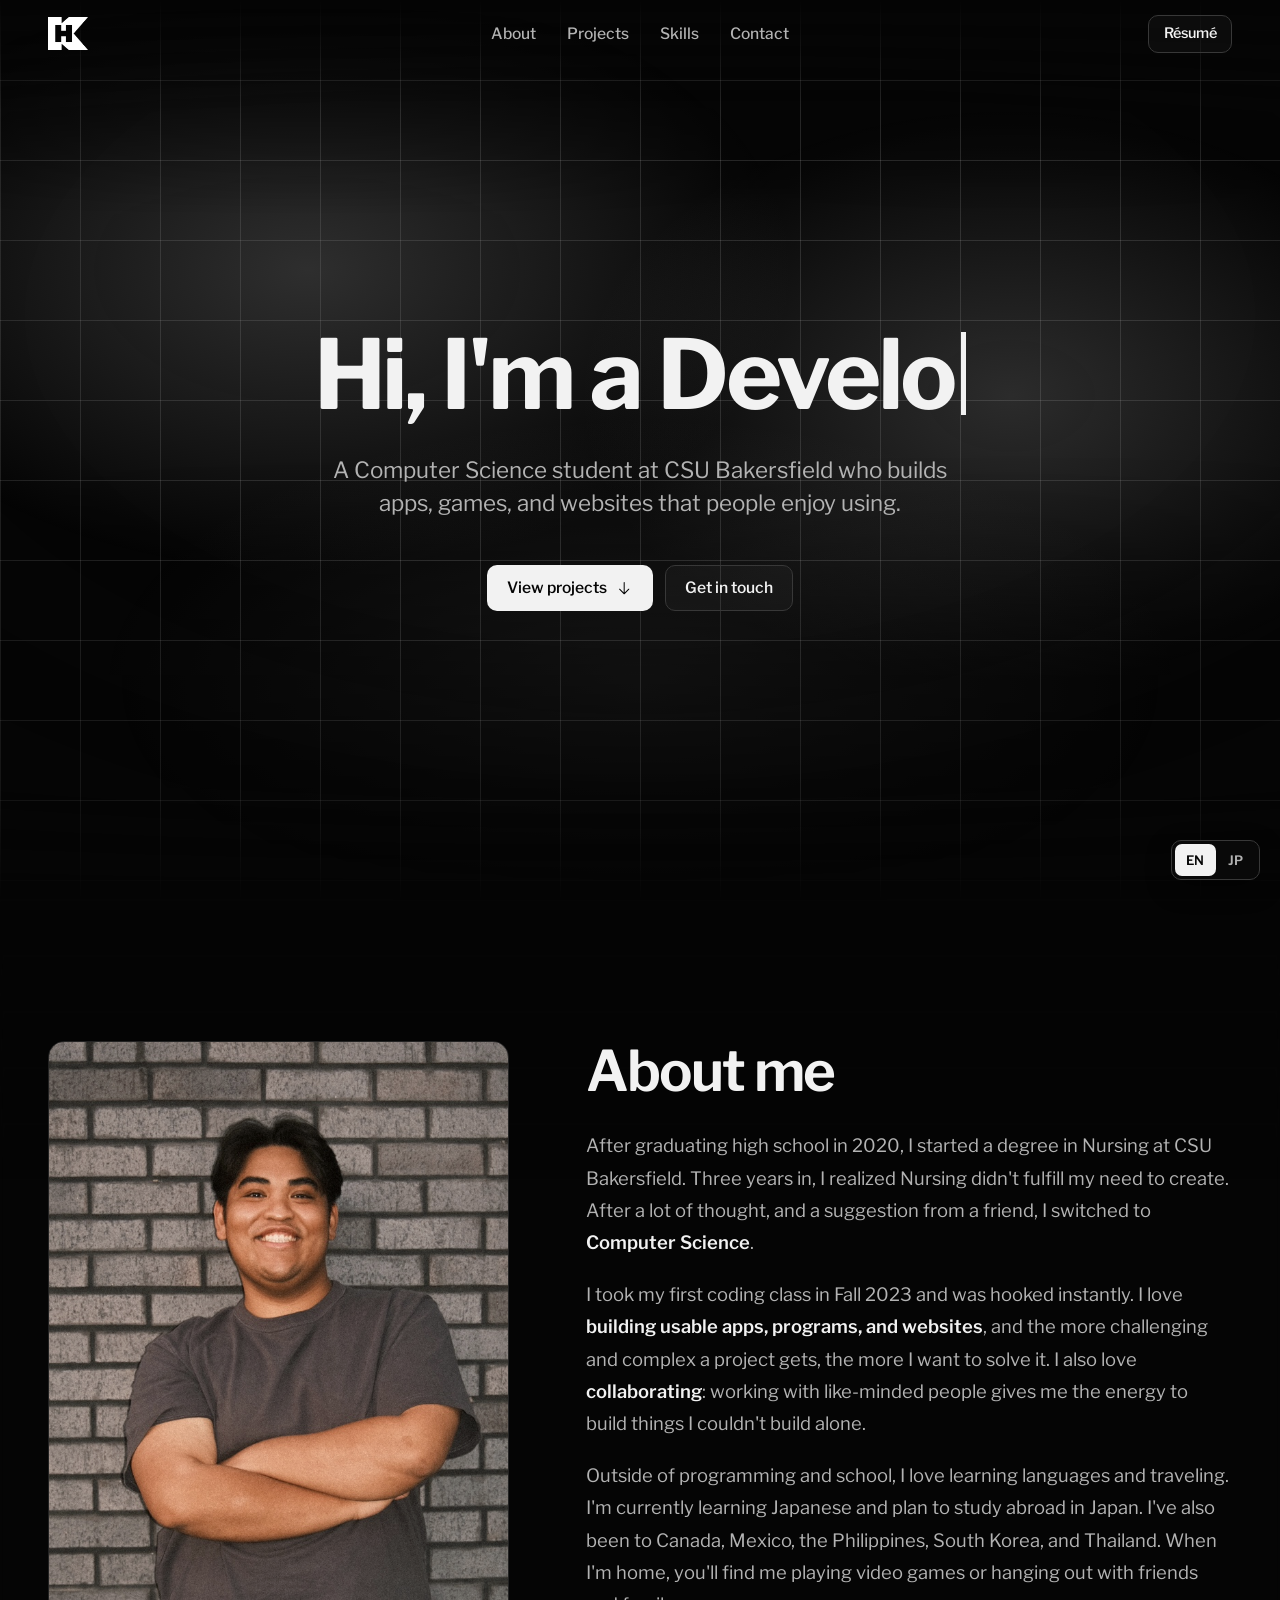
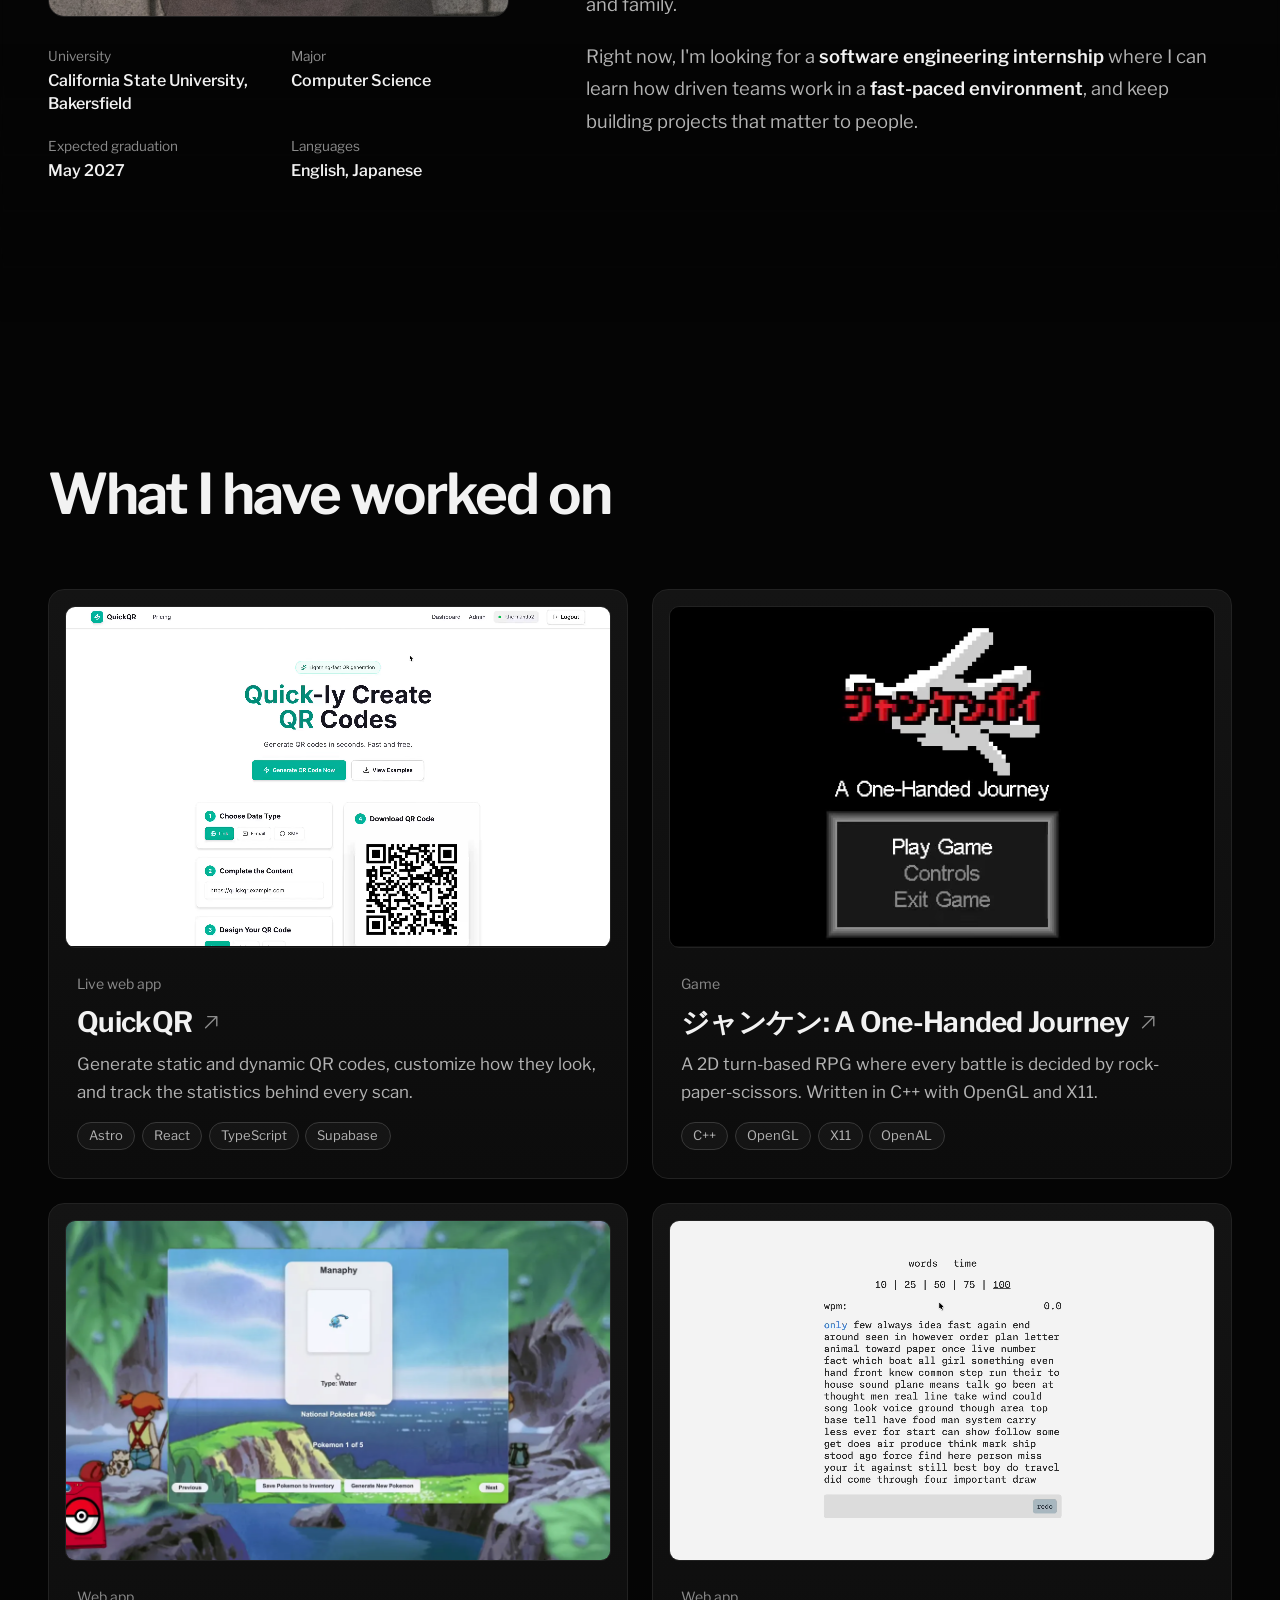
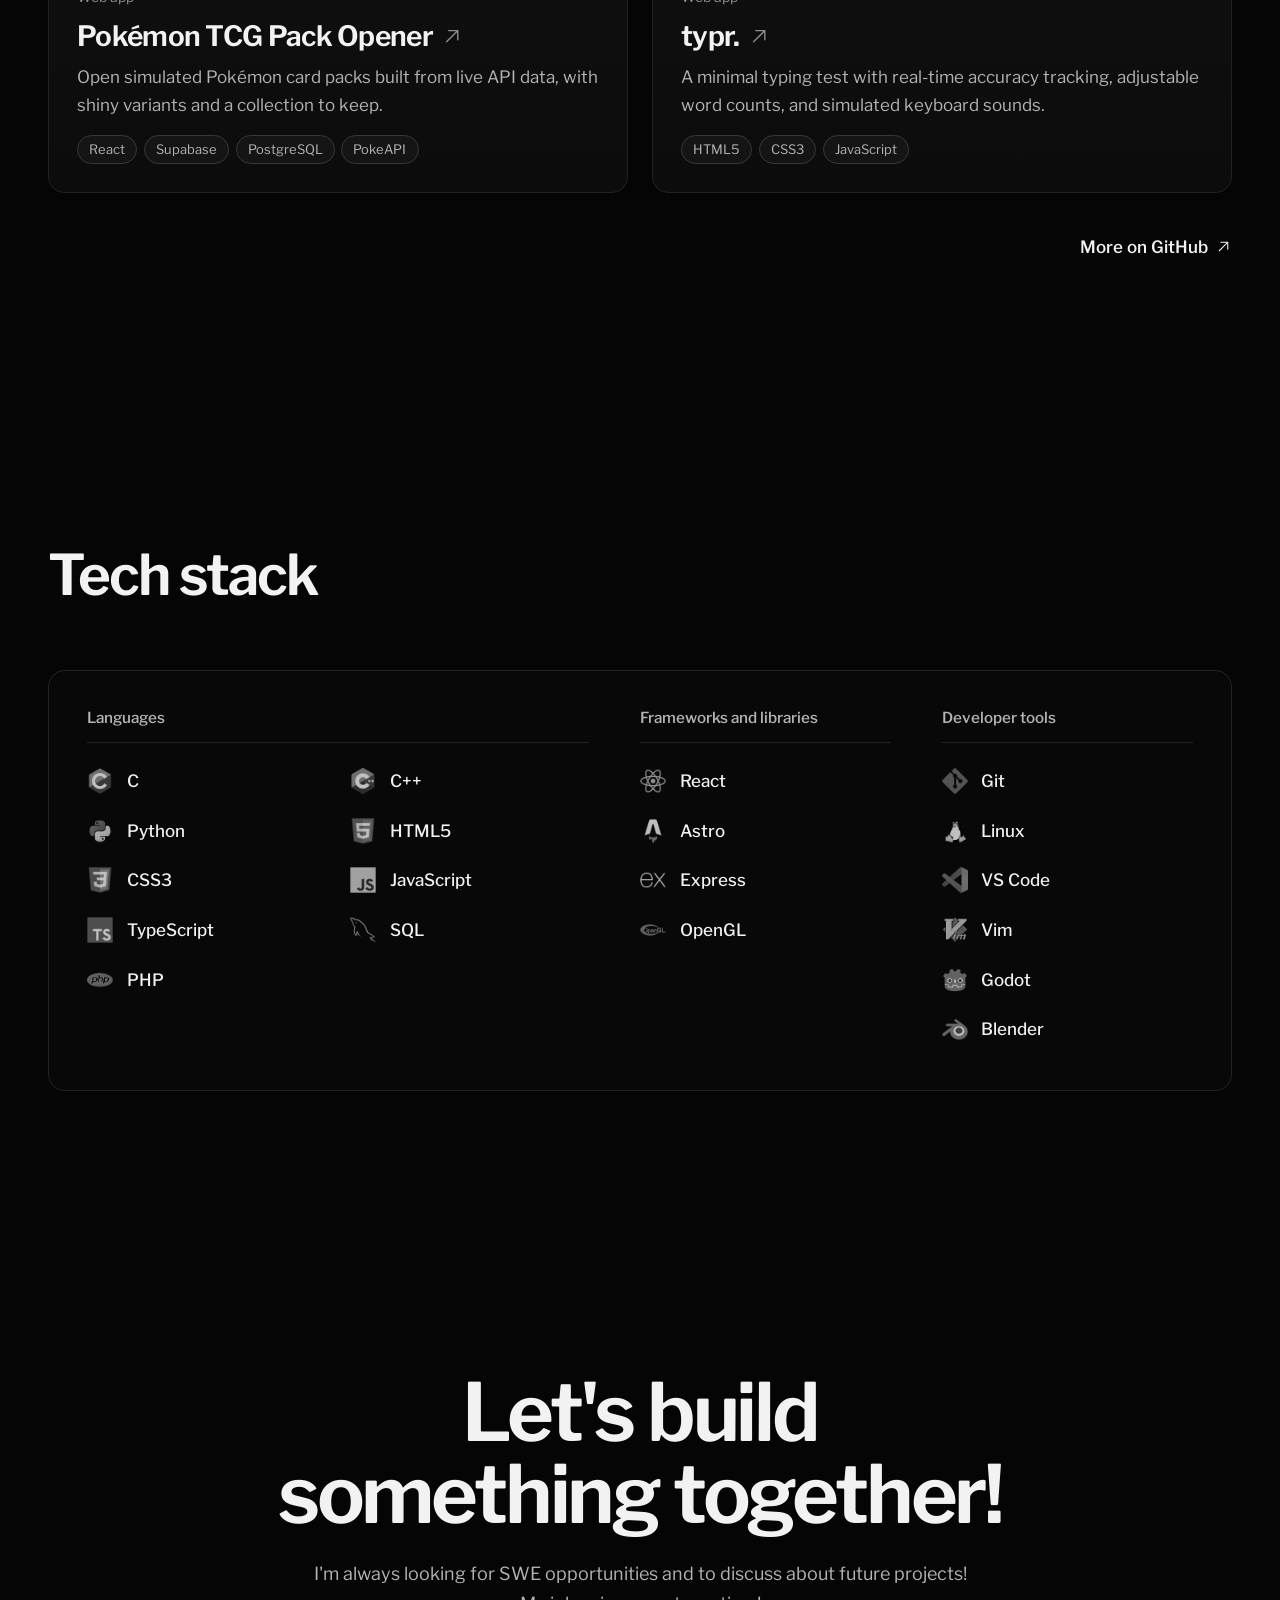
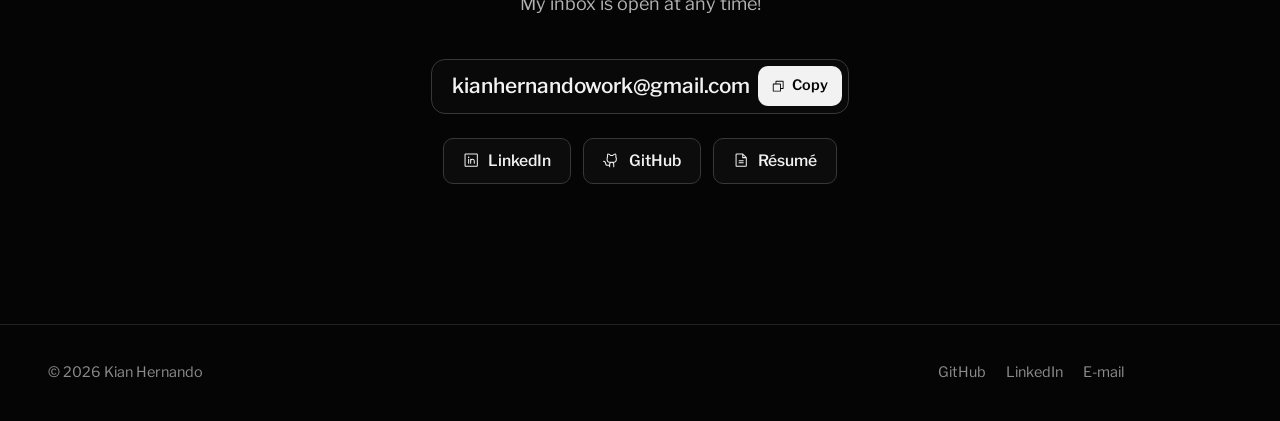
==== commit 59a35f1c: "Added hero animation and fixed rubberbanding" ====
--- a/index.html
+++ b/index.html
@@ -203,7 +203,12 @@
 
     <main id="main">
         <section class="hero" id="top">
-            <div class="hero-glow" aria-hidden="true"></div>
+            <div class="hero-glow" aria-hidden="true">
+                <span></span>
+                <span></span>
+                <span></span>
+                <span class="hero-glow-pointer"></span>
+            </div>
             <div class="hero-inner">
                 <h1 class="hero-title">
                     <span class="sr-only" data-i18n="hero.sr">Hi, I'm Kian Hernando, a software engineer and Computer
--- a/style.css
+++ b/style.css
@@ -22,6 +22,7 @@
 
     --grid-gap: 5rem;
     --grid-line: rgba(255, 255, 255, 0.13);
+    --grid-fade: 7rem;
 
     --ease-out: cubic-bezier(0.16, 1, 0.3, 1);
     --ease-in-out: cubic-bezier(0.65, 0, 0.35, 1);
@@ -205,11 +206,24 @@
         linear-gradient(to bottom, var(--grid-line) 1px, transparent 1px);
     background-size: var(--grid-gap) var(--grid-gap);
     background-position: calc(50% + var(--grid-gap) / 2) 0;
-    -webkit-mask-image: radial-gradient(ellipse 110% 85% at 50% 35%, #000 35%, rgba(0, 0, 0, 0.25) 100%);
-    mask-image: radial-gradient(ellipse 110% 85% at 50% 35%, #000 35%, rgba(0, 0, 0, 0.25) 100%);
+    --bleed: 0px;
+    --mask:
+        radial-gradient(ellipse 110% 85% at 50% 35%, #000 35%, rgba(0, 0, 0, 0.25) 100%),
+        linear-gradient(
+            to bottom,
+            transparent var(--bleed),
+            #000 calc(var(--bleed) + var(--grid-fade)),
+            #000 calc(100% - var(--bleed) - var(--grid-fade)),
+            transparent calc(100% - var(--bleed))
+        );
+    -webkit-mask-image: var(--mask);
+    -webkit-mask-composite: source-in;
+    mask-image: var(--mask);
+    mask-composite: intersect;
 }
 
 .case-page .grid-bg {
+    --bleed: 24px;
     inset: -24px;
     filter: blur(1.5px);
     opacity: 0.5;
@@ -578,28 +592,75 @@
     z-index: -1;
     overflow: hidden;
     pointer-events: none;
-    -webkit-mask-image: linear-gradient(to bottom, #000 50%, transparent 100%);
-    mask-image: linear-gradient(to bottom, #000 50%, transparent 100%);
-}
-
-.hero-glow::before {
-    content: "";
+    -webkit-mask-image: linear-gradient(to bottom, transparent, #000 24%, #000 50%, transparent);
+    mask-image: linear-gradient(to bottom, transparent, #000 24%, #000 50%, transparent);
+}
+
+.hero-glow span {
     position: absolute;
-    inset: -20% -10% 0;
-    background:
-        radial-gradient(ellipse 45% 40% at 28% 32%, rgba(120, 120, 120, 0.30), transparent 70%),
-        radial-gradient(ellipse 40% 38% at 74% 48%, rgba(161, 161, 161, 0.20), transparent 70%),
-        radial-gradient(ellipse 50% 35% at 50% 78%, rgba(157, 157, 157, 0.12), transparent 70%);
-    filter: blur(20px);
-    animation: glow-drift 22s var(--ease-in-out) infinite alternate;
-}
-
-@keyframes glow-drift {
+    translate: -50% -50%;
+    animation: glow-breathe 7s ease-in-out infinite alternate;
+}
+
+.hero-glow span:nth-child(1) {
+    left: 24%;
+    top: 30%;
+    width: 108%;
+    height: 96%;
+    background: radial-gradient(closest-side, rgba(120, 120, 120, 0.36), transparent 70%);
+    --dx: 4%;
+    --dy: -3%;
+}
+
+.hero-glow span:nth-child(2) {
+    left: 79%;
+    top: 44%;
+    width: 96%;
+    height: 91%;
+    background: radial-gradient(closest-side, rgba(161, 161, 161, 0.25), transparent 70%);
+    animation-duration: 9s;
+    animation-delay: -5s;
+    --dx: -5%;
+    --dy: 4%;
+}
+
+.hero-glow span:nth-child(3) {
+    left: 50%;
+    top: 76%;
+    width: 120%;
+    height: 84%;
+    background: radial-gradient(closest-side, rgba(157, 157, 157, 0.16), transparent 70%);
+    animation-duration: 11s;
+    animation-delay: -8s;
+    --dx: 3%;
+    --dy: -4%;
+}
+
+.hero-glow .hero-glow-pointer {
+    left: 0;
+    top: 0;
+    width: clamp(28rem, 52vw, 46rem);
+    aspect-ratio: 1;
+    margin: calc(clamp(28rem, 52vw, 46rem) / -2);
+    background: radial-gradient(closest-side, rgba(210, 210, 210, 0.15), transparent);
+    opacity: 0;
+    translate: none;
+    animation: none;
+    transition: opacity 0.9s ease;
+}
+
+.hero-glow.is-lit .hero-glow-pointer {
+    opacity: 1;
+}
+
+@keyframes glow-breathe {
     from {
-        transform: translate3d(-2%, -1%, 0) scale(1);
+        opacity: 0.4;
+        transform: translate3d(var(--dx), var(--dy), 0) scale(0.92);
     }
     to {
-        transform: translate3d(2%, 2%, 0) scale(1.06);
+        opacity: 1;
+        transform: translate3d(0, 0, 0) scale(1.08);
     }
 }
 
@@ -1086,7 +1147,6 @@
 
 .site-footer {
     border-top: 1px solid var(--line);
-    background: var(--bg);
     color: var(--text-3);
     font-size: 0.9rem;
 }
@@ -1662,7 +1722,7 @@
         scroll-behavior: auto;
     }
 
-    .hero-glow::before,
+    .hero-glow span,
     .caret {
         animation: none;
     }
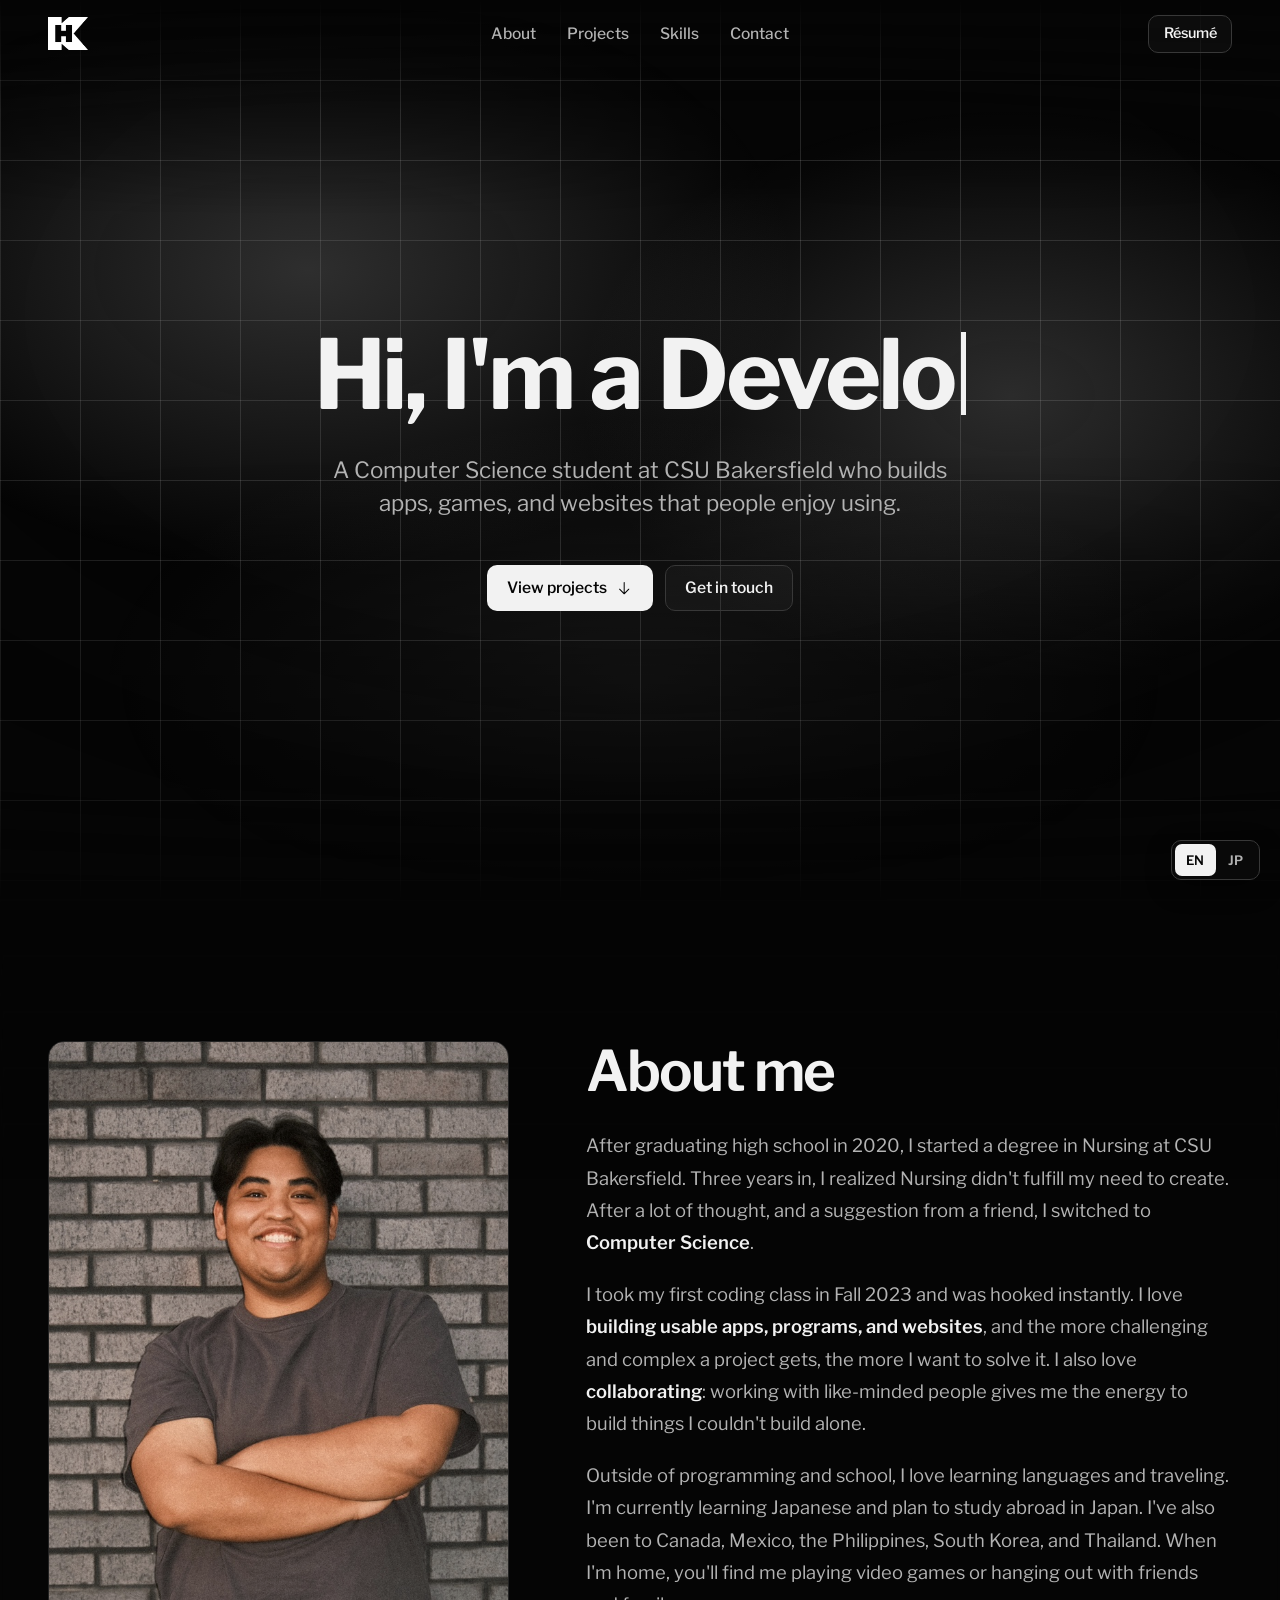
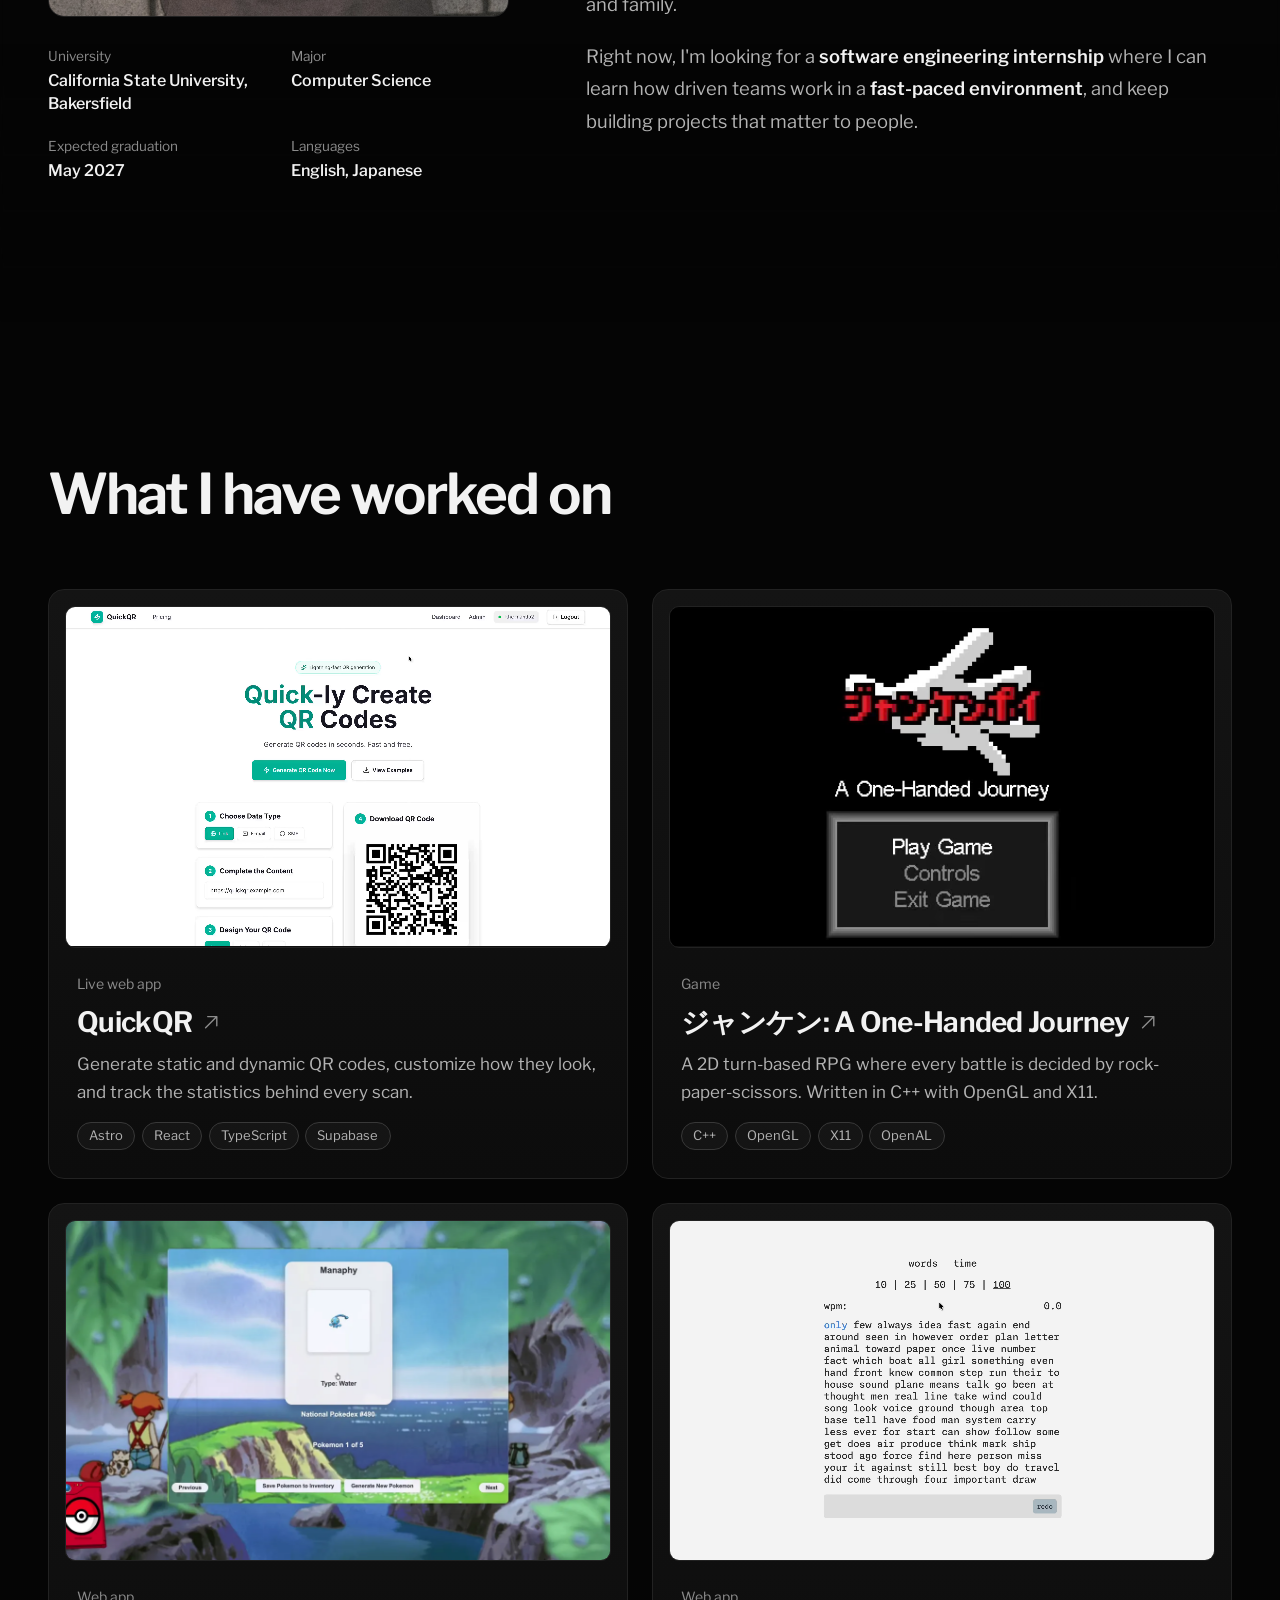
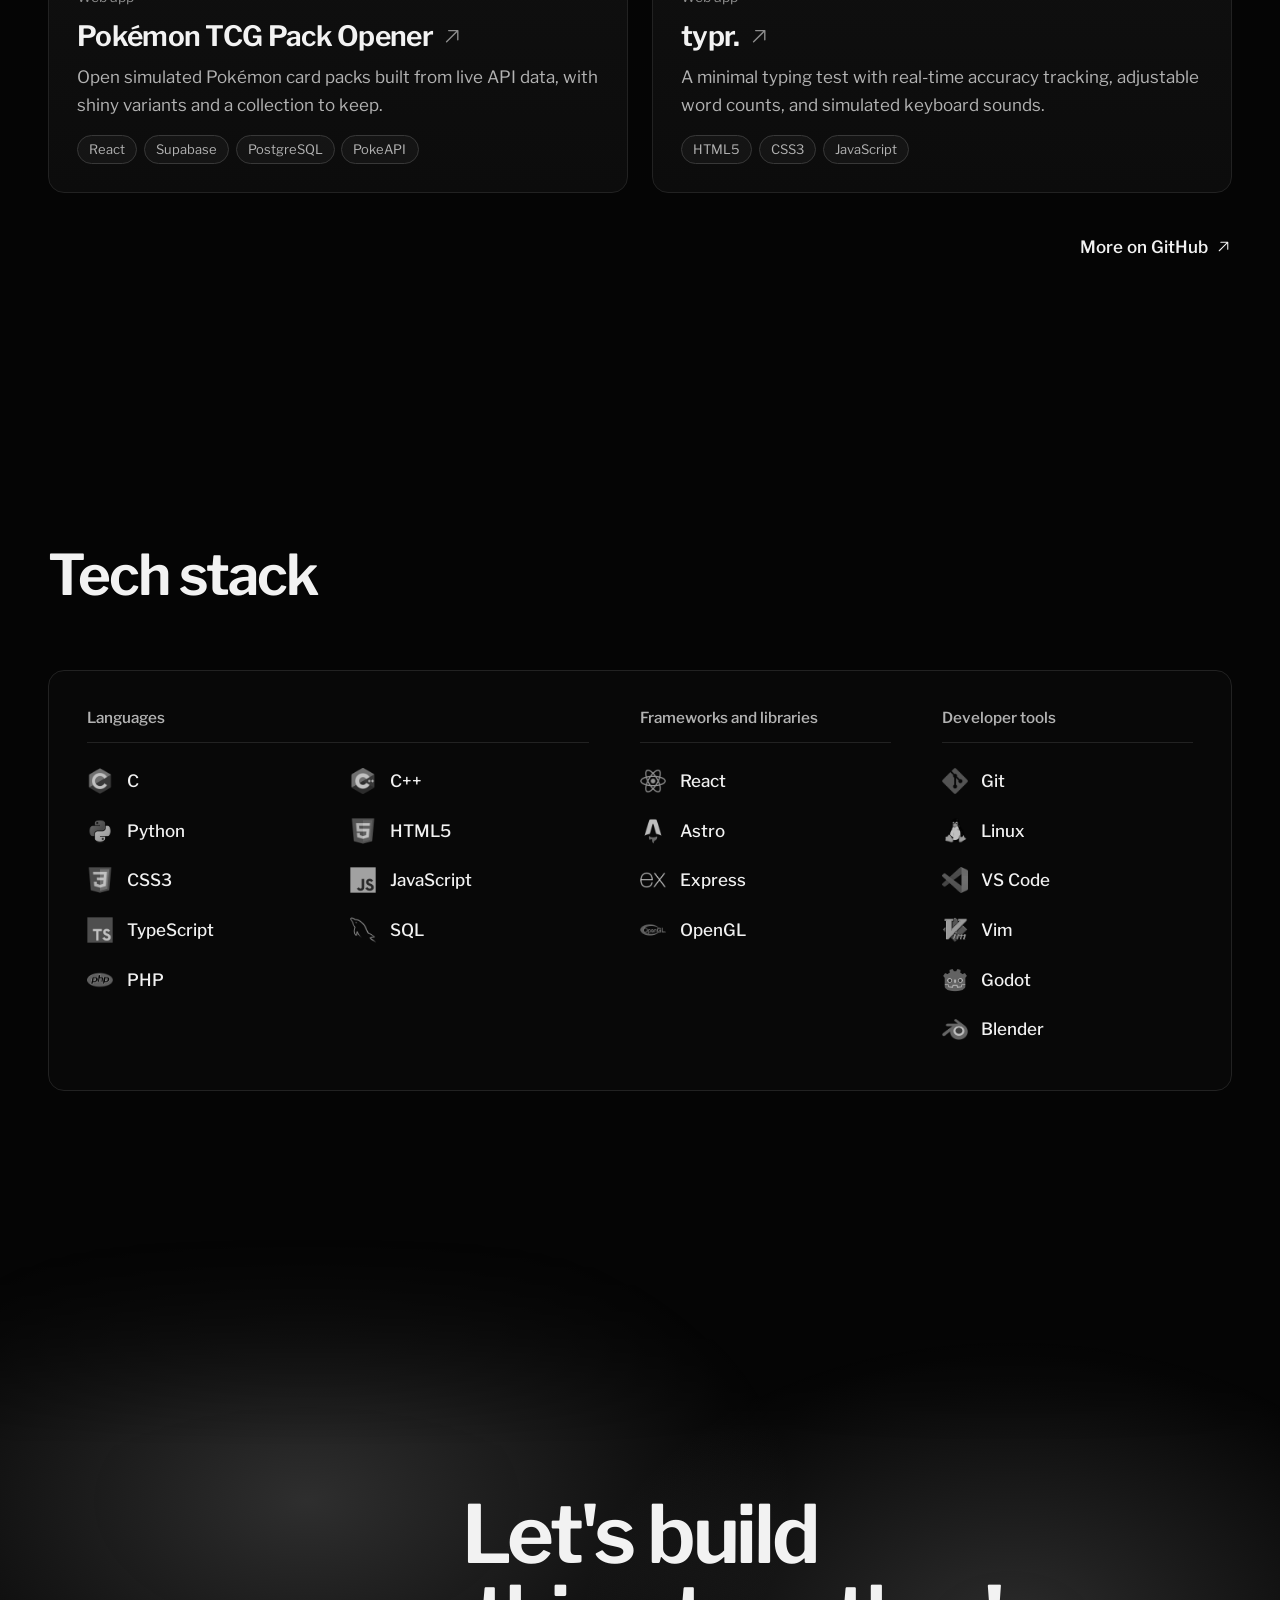
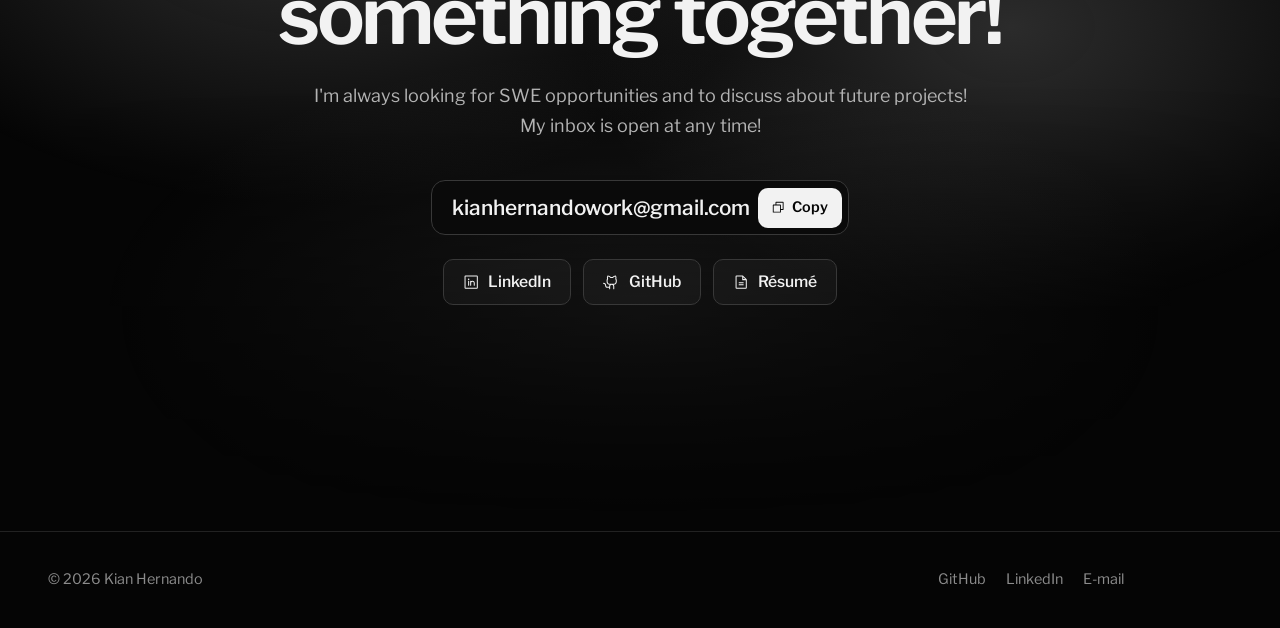
==== commit d053e32b: "Matched hero with contact landing" ====
--- a/index.html
+++ b/index.html
@@ -462,8 +462,14 @@
             </div>
         </section>
 
-        <section class="section contact" id="contact" aria-labelledby="contact-title">
-            <div class="container">
+        <section class="hero contact" id="contact" aria-labelledby="contact-title">
+            <div class="hero-glow" aria-hidden="true">
+                <span></span>
+                <span></span>
+                <span></span>
+                <span class="hero-glow-pointer"></span>
+            </div>
+            <div class="hero-inner">
                 <h2 class="contact-title" id="contact-title" data-reveal data-i18n="contact.title">Let's build something
                     together!</h2>
                 <p class="contact-copy" data-reveal style="--i: 1">
--- a/style.css
+++ b/style.css
@@ -1046,7 +1046,7 @@
 }
 
 .contact {
-    text-align: center;
+    scroll-margin-top: calc(-1 * (var(--nav-h) + 1.5rem));
 }
 
 .contact-title {
@@ -1873,24 +1873,11 @@
         justify-content: flex-start;
     }
 
-    .contact {
-        text-align: left;
-    }
-
-    .contact-title,
-    .contact-copy {
-        margin-inline: 0;
-    }
-
     .contact-email {
         display: flex;
         justify-content: space-between;
     }
 
-    .contact-links {
-        justify-content: flex-start;
-    }
-
     .gallery {
         grid-template-columns: 1fr;
     }
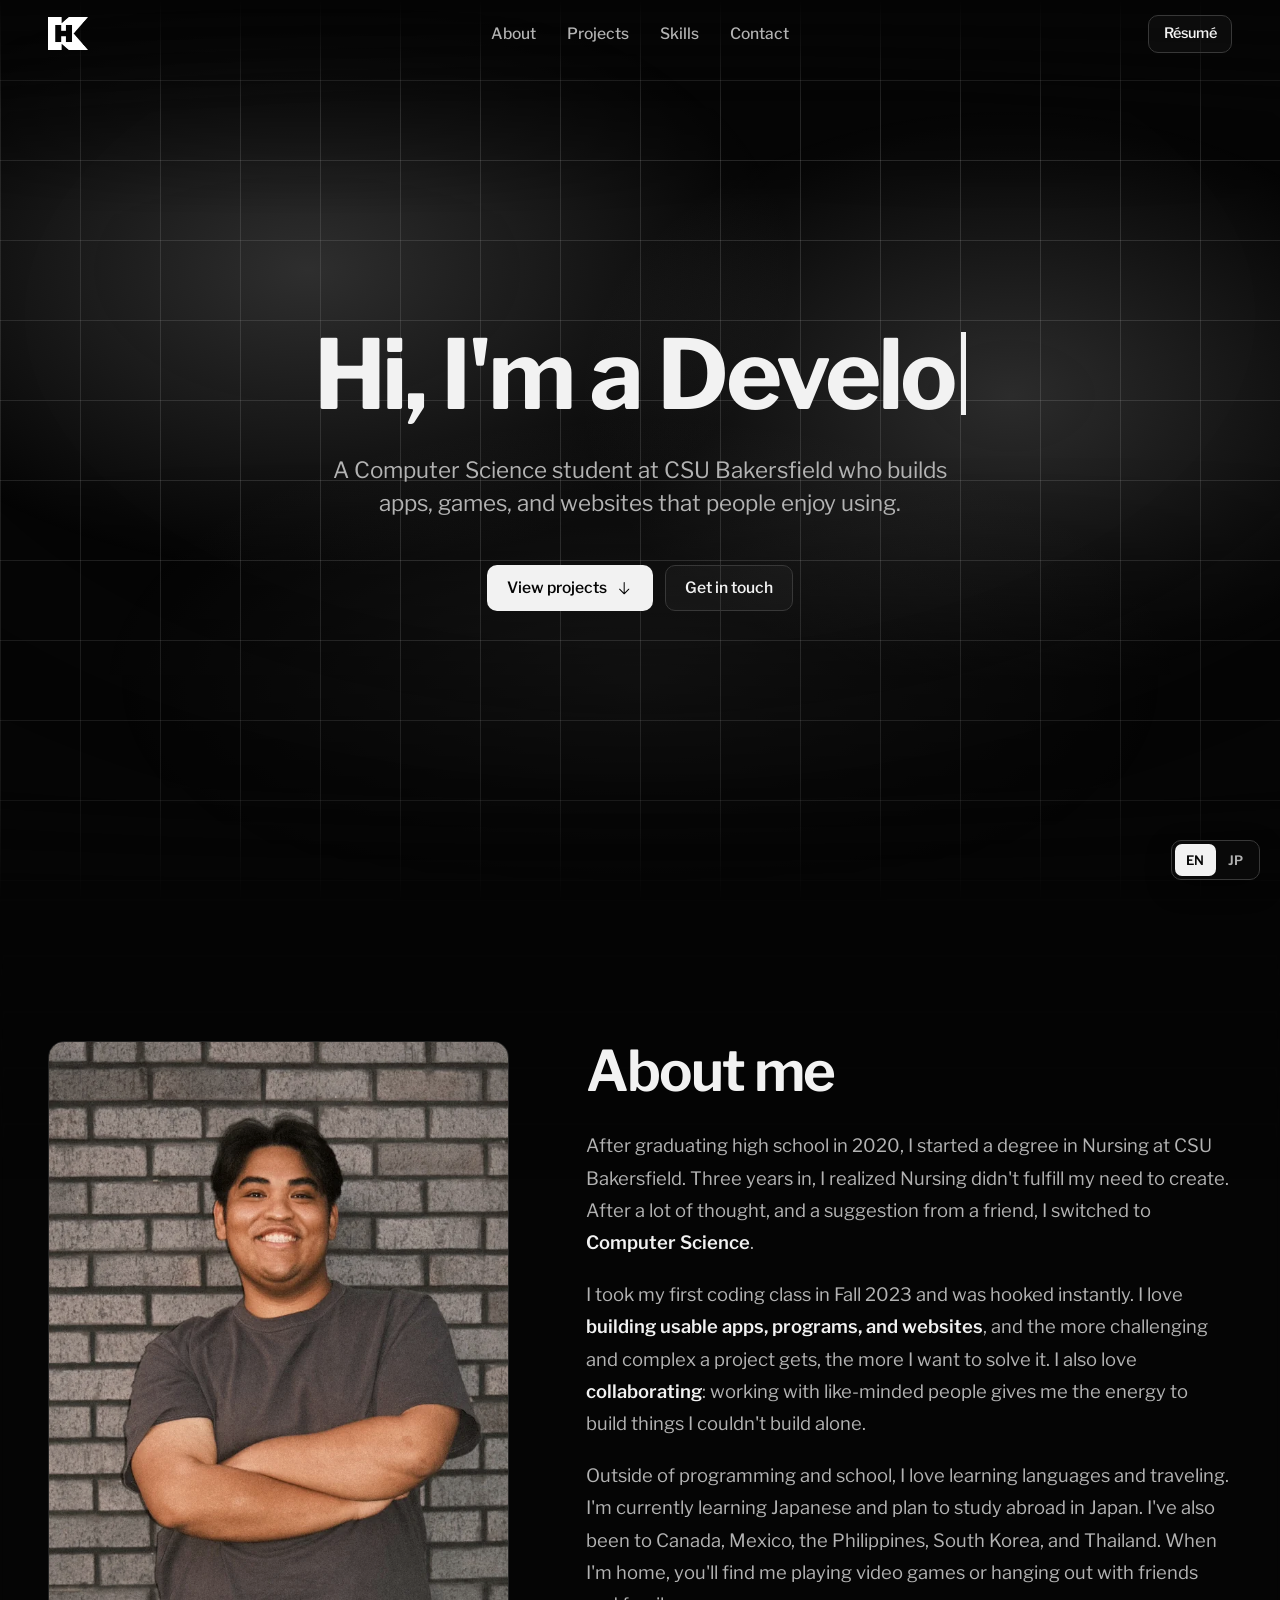
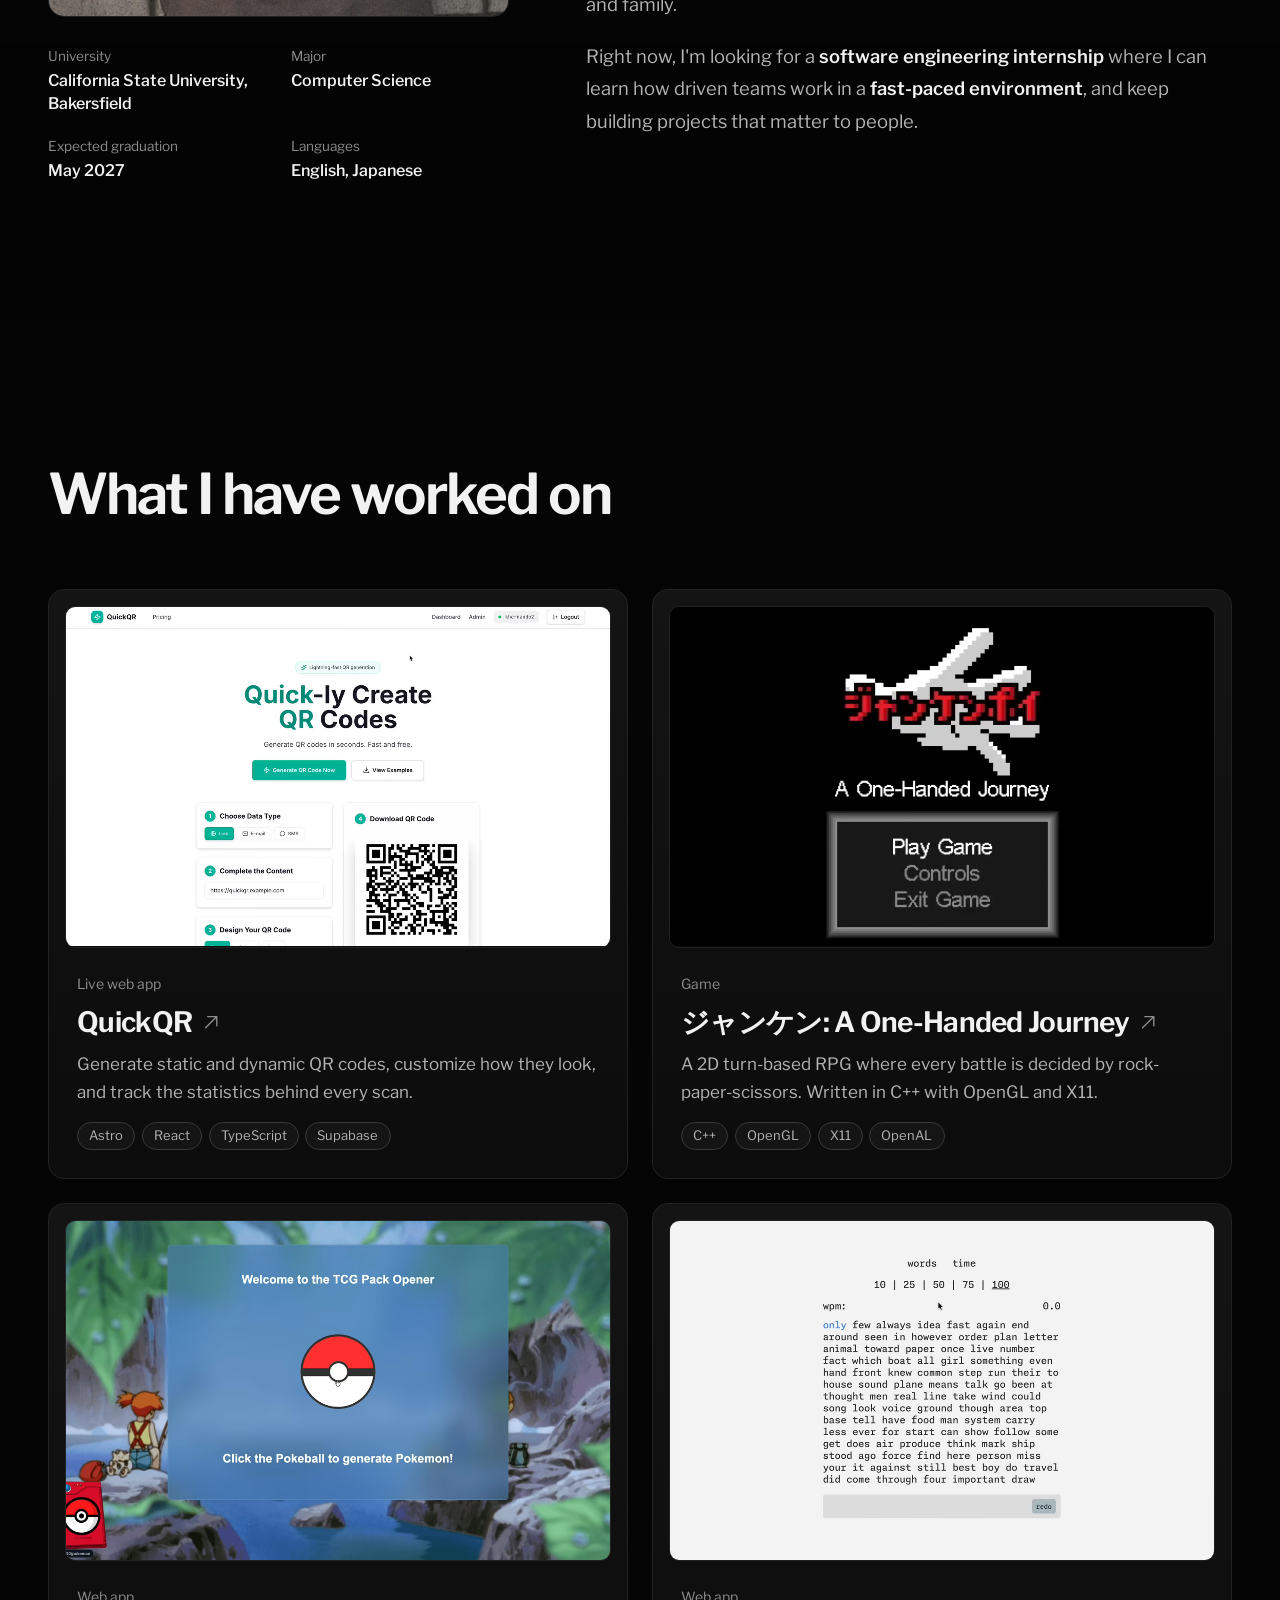
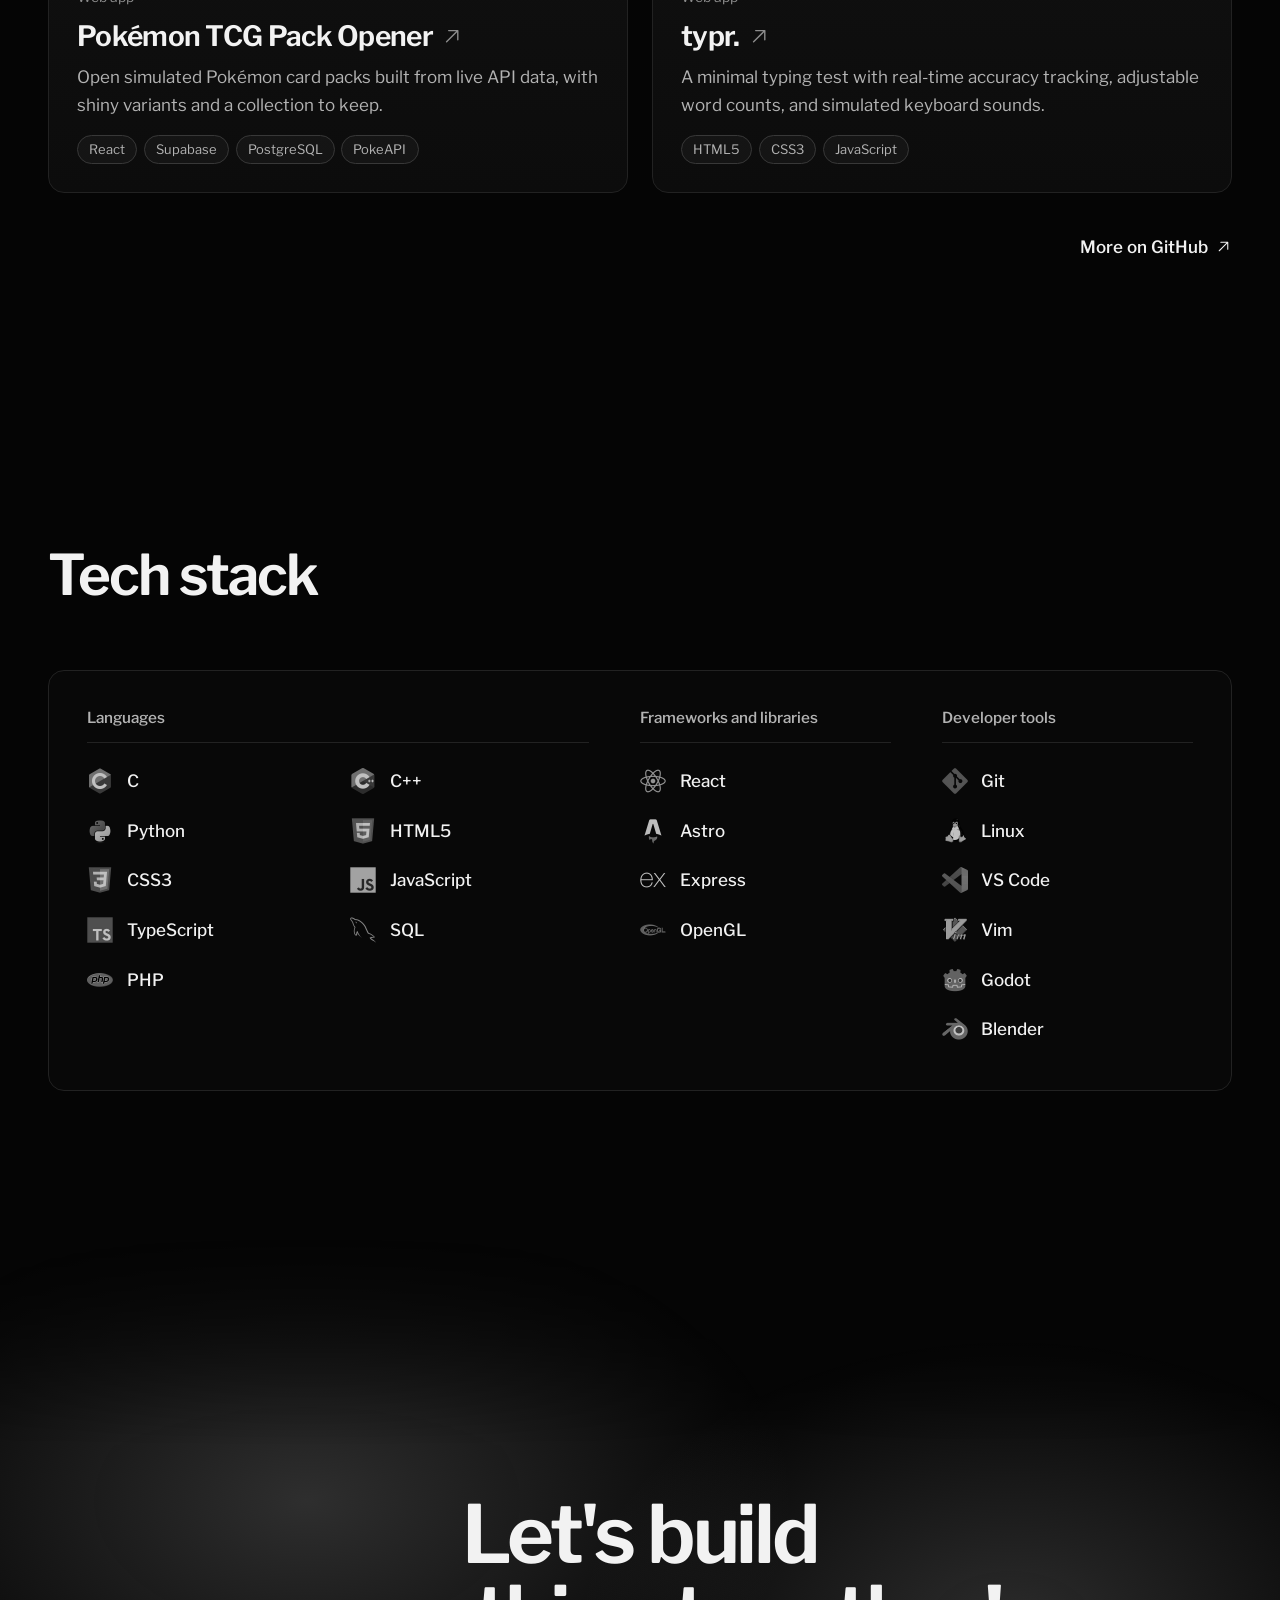
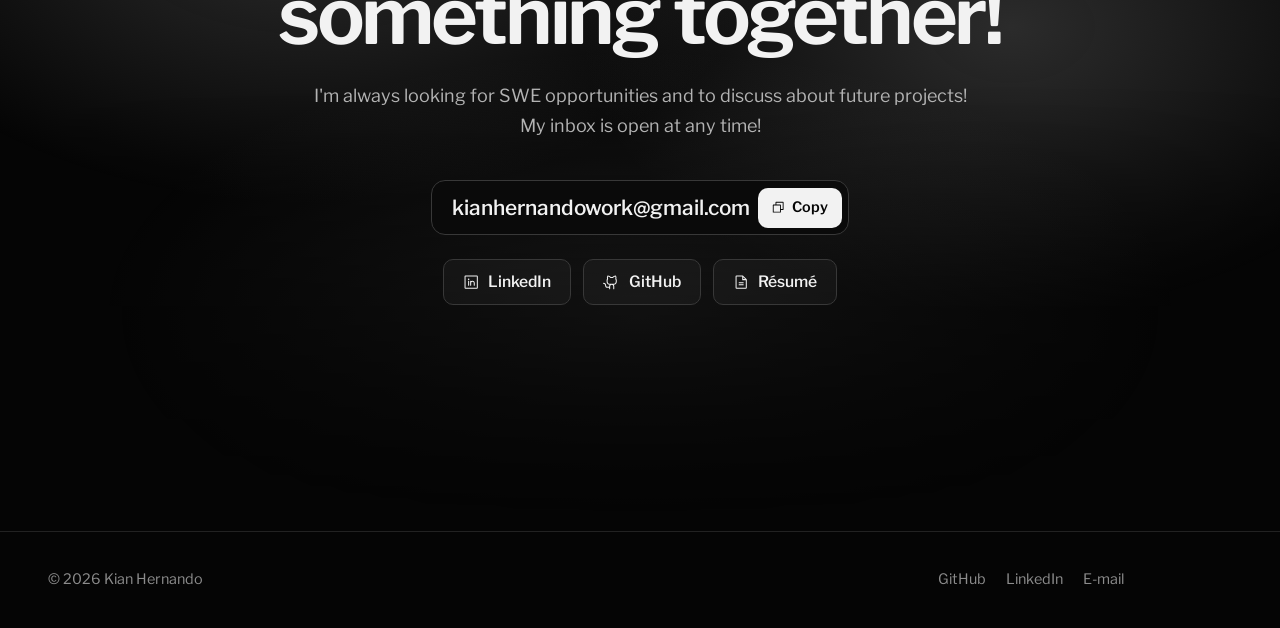
==== commit f1d09eea: "perf: fixed loading of main page, fixed sitemap.xml, switched jp to .json" ====
--- a/index.html
+++ b/index.html
@@ -299,8 +299,8 @@
                         <a class="project-link" href="projects/quickqr.html">
                             <div class="project-media" style="view-transition-name: media-quickqr">
                                 <video data-autoplay muted loop playsinline preload="none"
-                                    poster="assets/posters/quickqr.webp" width="3184" height="1978" aria-hidden="true">
-                                    <source src="assets/videos/quickqr.webm" type="video/webm">
+                                    poster="assets/posters/quickqr.webp" width="1280" height="796" aria-hidden="true">
+                                    <source src="assets/videos/cards/quickqr.webm" type="video/webm">
                                 </video>
                             </div>
                             <div class="project-body">
@@ -349,9 +349,9 @@
                         <a class="project-link" href="projects/tcg-pack-opener.html">
                             <div class="project-media" style="view-transition-name: media-tcg-pack-opener">
                                 <video data-autoplay muted loop playsinline preload="none"
-                                    poster="assets/posters/tcgpackopener.webp" width="3544" height="1992"
+                                    poster="assets/posters/tcgpackopener.webp" width="1280" height="720"
                                     aria-hidden="true">
-                                    <source src="assets/videos/tcgpackopener.webm" type="video/webm">
+                                    <source src="assets/videos/cards/tcgpackopener.webm" type="video/webm">
                                 </video>
                             </div>
                             <div class="project-body">
@@ -375,8 +375,8 @@
                         <a class="project-link" href="projects/typr.html">
                             <div class="project-media" style="view-transition-name: media-typr">
                                 <video data-autoplay muted loop playsinline preload="none"
-                                    poster="assets/posters/typr.webp" width="2538" height="1428" aria-hidden="true">
-                                    <source src="assets/videos/typr.webm" type="video/webm">
+                                    poster="assets/posters/typr.webp" width="1280" height="720" aria-hidden="true">
+                                    <source src="assets/videos/cards/typr.webm" type="video/webm">
                                 </video>
                             </div>
                             <div class="project-body">
@@ -525,7 +525,6 @@
         <span>JP</span>
     </button>
 
-    <script src="ja.js"></script>
     <script src="script.js"></script>
 </body>
 
--- a/style.css
+++ b/style.css
@@ -1211,7 +1211,7 @@
 
 .case-meta {
     display: grid;
-    grid-template-columns: repeat(4, minmax(0, 1fr));
+    grid-template-columns: repeat(3, minmax(0, 1fr));
     gap: 1.5rem;
     margin: clamp(2.5rem, 5vw, 3.5rem) 0 0;
     padding-top: 1.5rem;
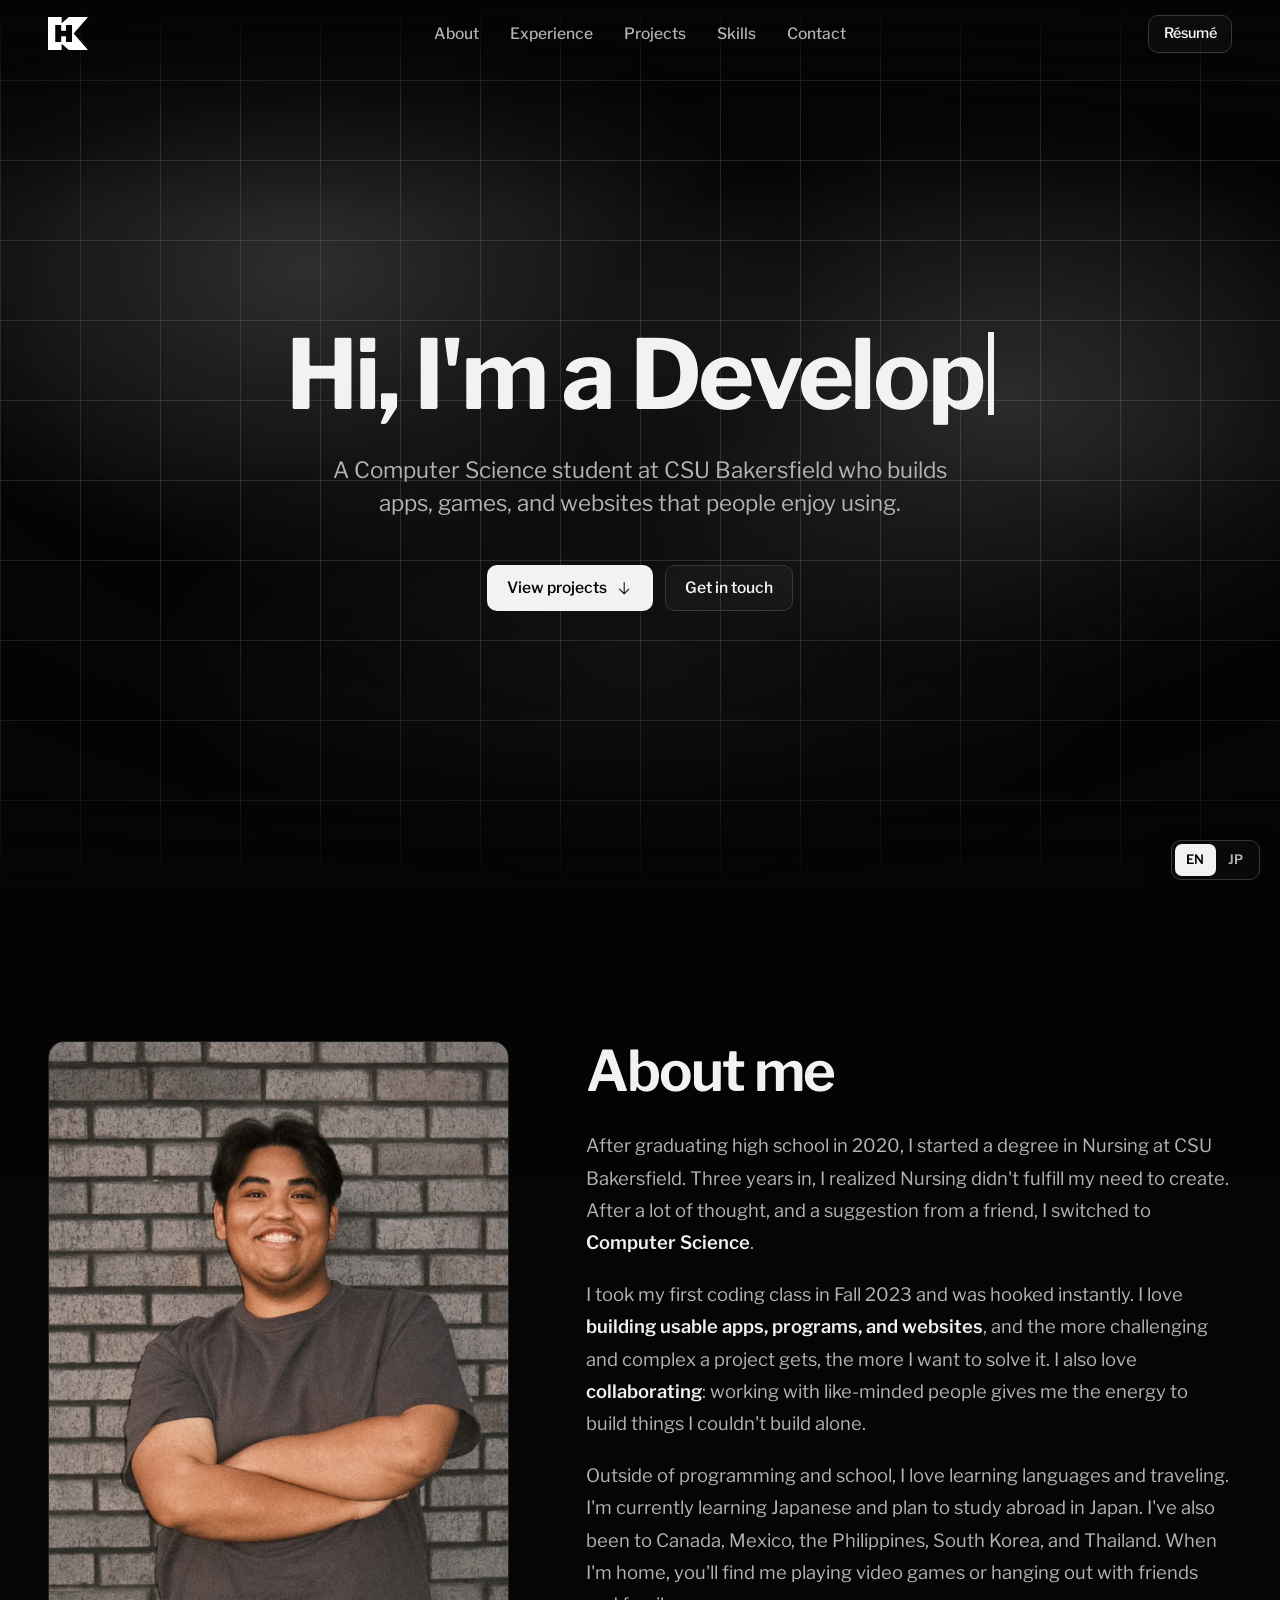
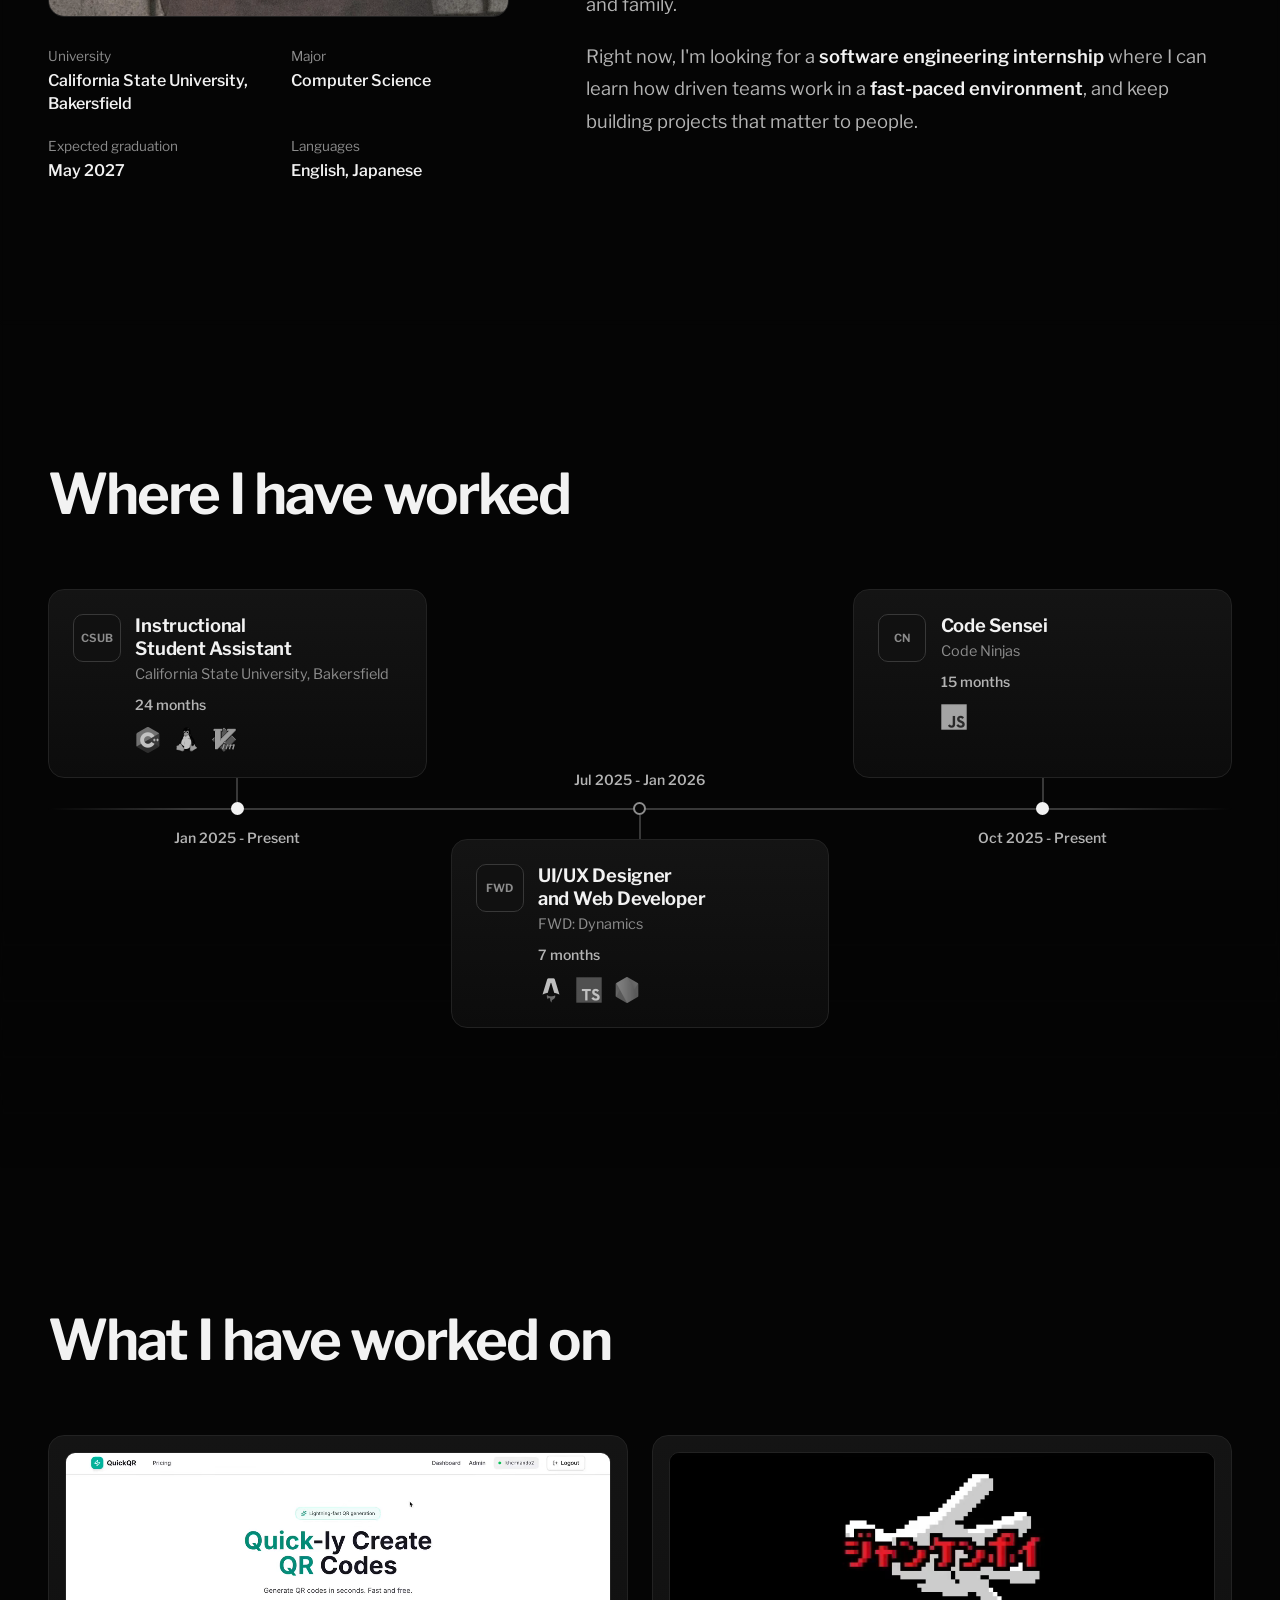
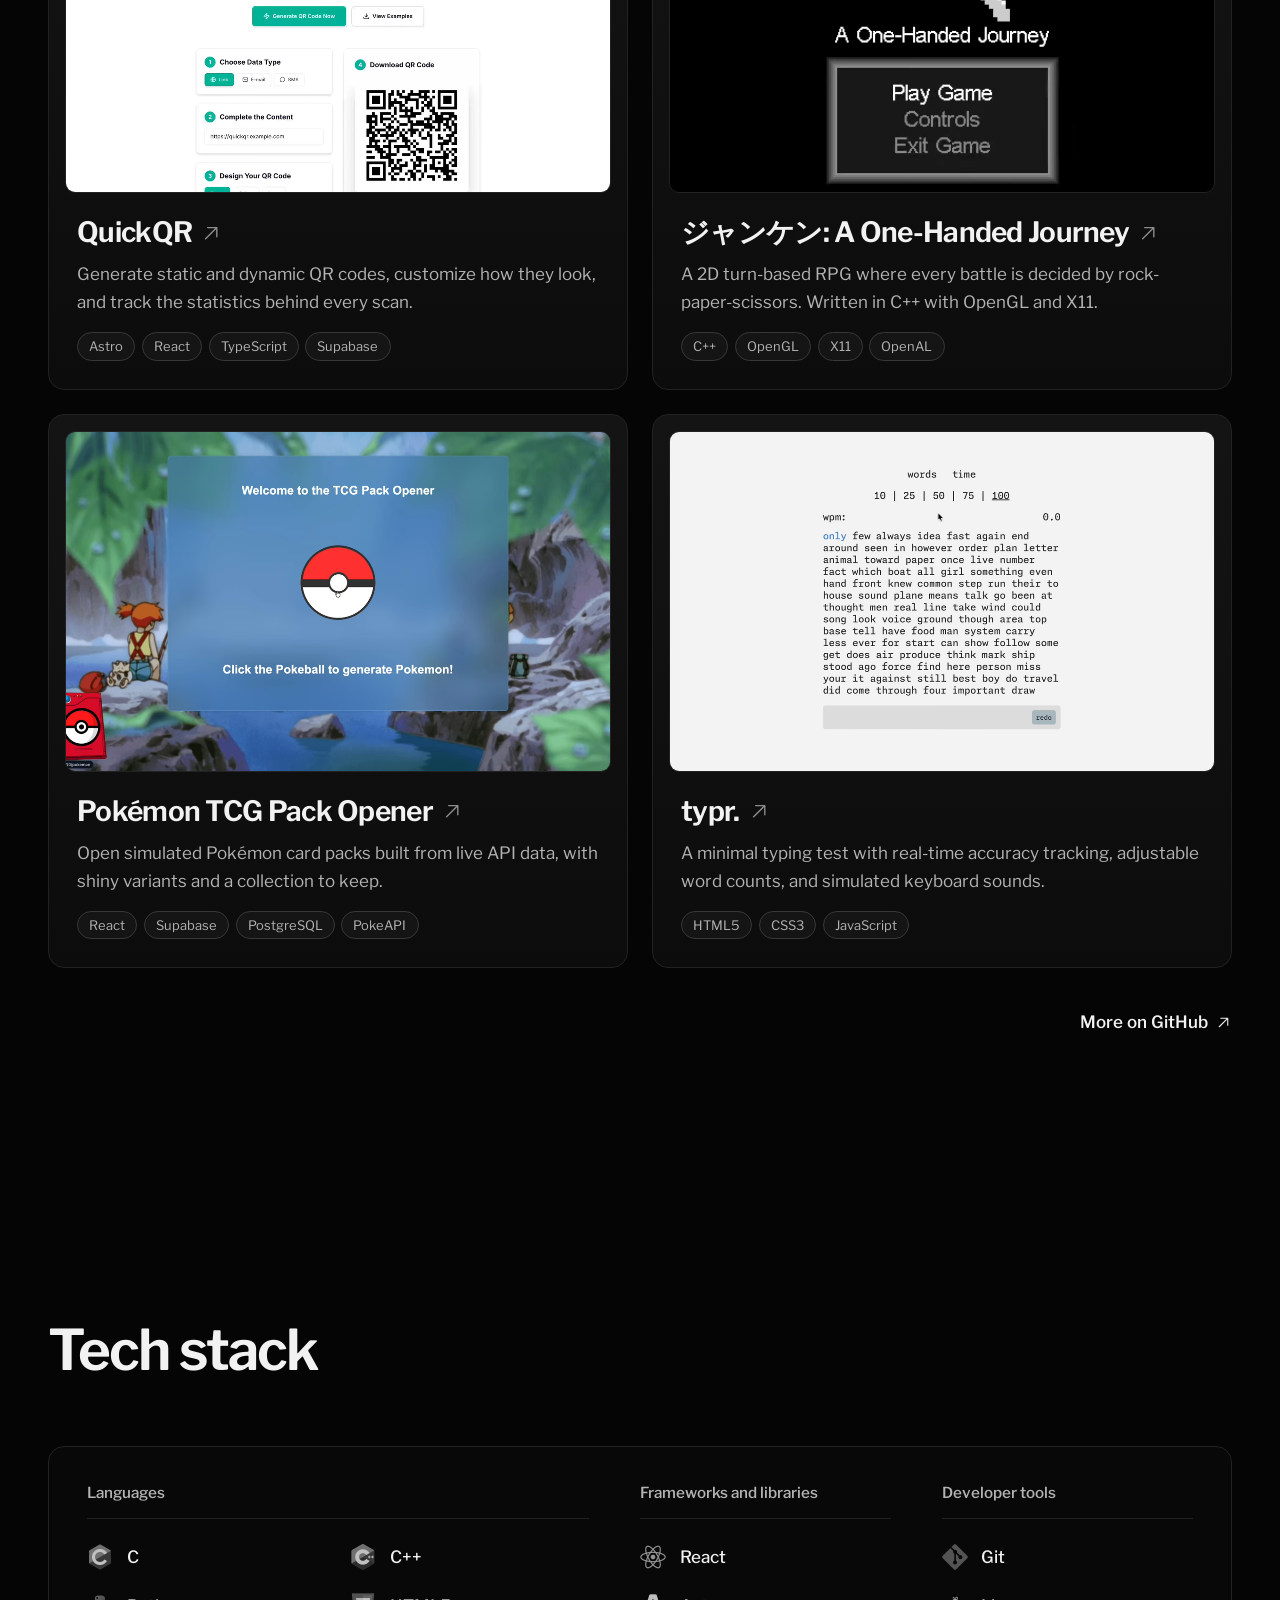
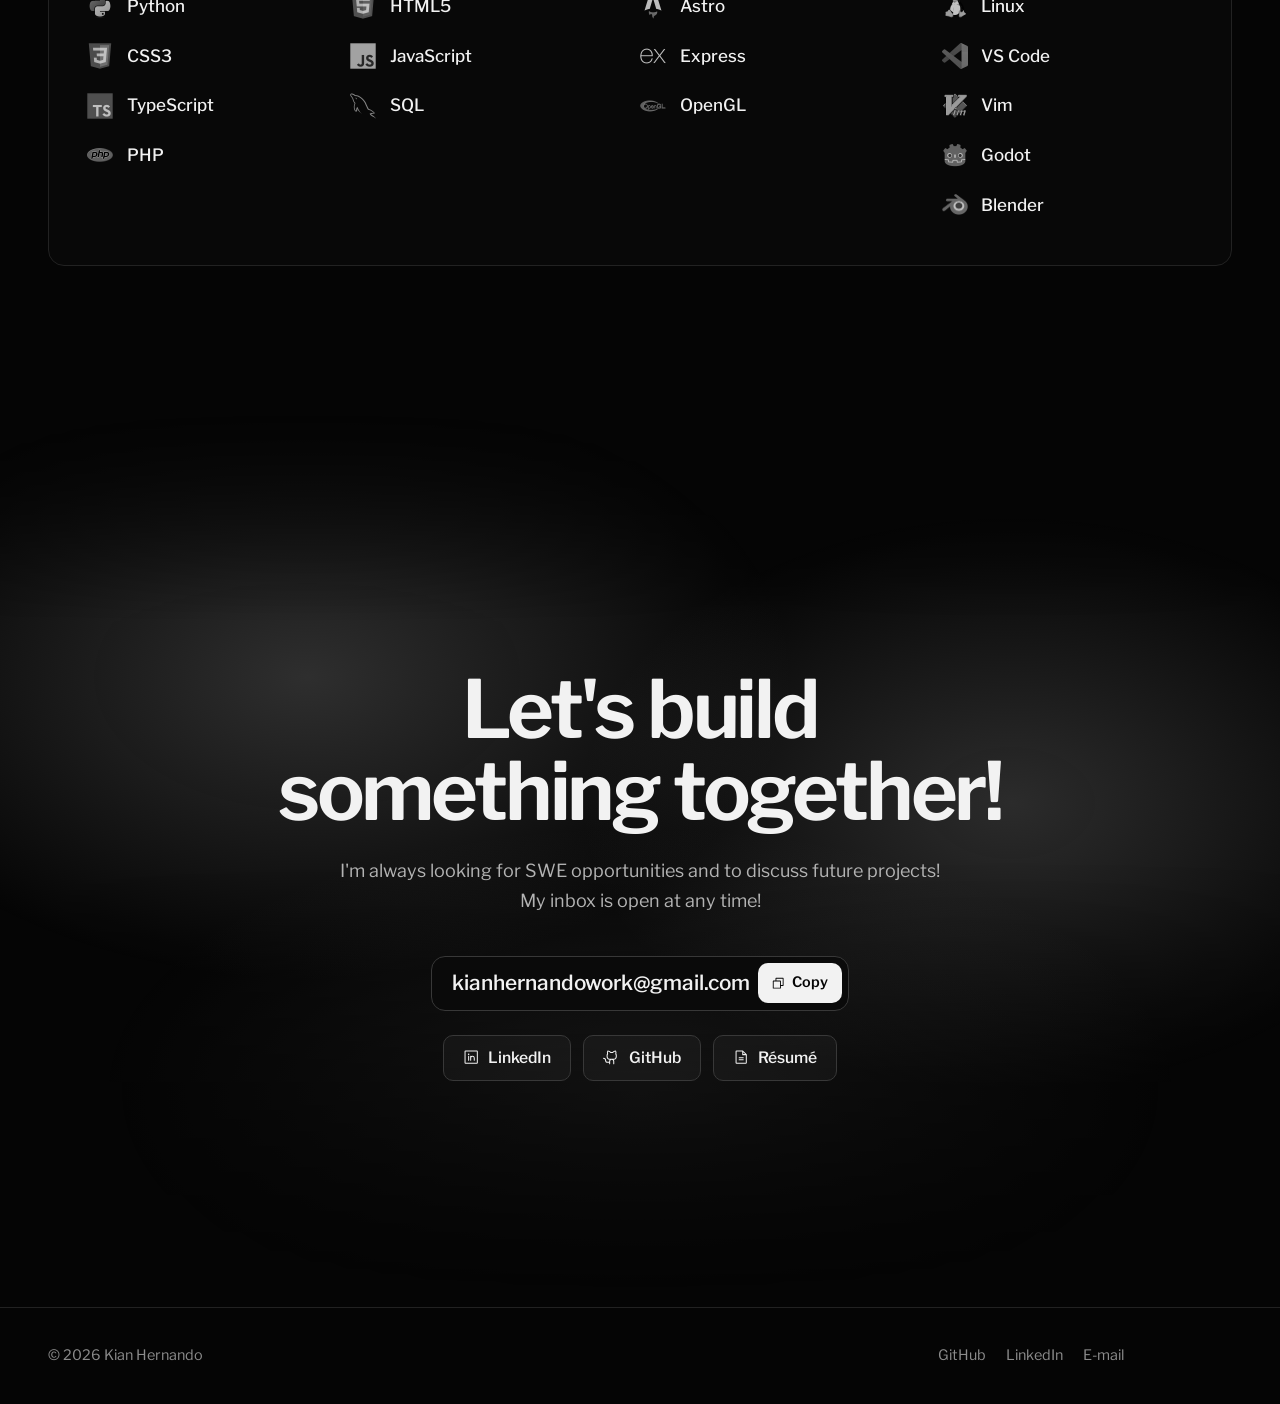
==== commit c16af493: "feat: added experience section" ====
--- a/index.html
+++ b/index.html
@@ -158,6 +158,7 @@
             </a>
             <ul class="nav-links">
                 <li><a href="#about" data-i18n="nav.about">About</a></li>
+                <li><a href="#experience" data-i18n="nav.experience">Experience</a></li>
                 <li><a href="#projects" data-i18n="nav.projects">Projects</a></li>
                 <li><a href="#skills" data-i18n="nav.skills">Skills</a></li>
                 <li><a href="#contact" data-i18n="nav.contact">Contact</a></li>
@@ -181,9 +182,10 @@
     <div class="mobile-menu" id="mobile-menu">
         <nav class="mobile-menu-links" aria-label="Mobile" data-i18n-aria-label="nav.mobile">
             <a href="#about" style="--i: 0" data-i18n="nav.about">About</a>
-            <a href="#projects" style="--i: 1" data-i18n="nav.projects">Projects</a>
-            <a href="#skills" style="--i: 2" data-i18n="nav.skills">Skills</a>
-            <a href="#contact" style="--i: 3" data-i18n="nav.contact">Contact</a>
+            <a href="#experience" style="--i: 1" data-i18n="nav.experience">Experience</a>
+            <a href="#projects" style="--i: 2" data-i18n="nav.projects">Projects</a>
+            <a href="#skills" style="--i: 3" data-i18n="nav.skills">Skills</a>
+            <a href="#contact" style="--i: 4" data-i18n="nav.contact">Contact</a>
         </nav>
         <div class="mobile-menu-footer">
             <a class="btn btn-primary" href="assets/Kian%20Hernando.pdf" target="_blank" rel="noopener"><svg
@@ -290,6 +292,74 @@
             </div>
         </section>
 
+        <section class="section section-plain" id="experience" aria-labelledby="experience-title">
+            <div class="container">
+                <h2 class="section-title" id="experience-title" data-i18n="experience.title">Where I have worked</h2>
+                <!-- Logos: drop a square JPG at each assets/experience/*.jpg path below. Until a file
+                     exists, script.js removes the <img> and the initials show instead.
+                     Months: script.js counts them from data-since (and data-until, once a role has
+                     ended) as YYYY-MM; the number written here is only the no-JavaScript fallback. -->
+                <ol class="timeline">
+                    <li class="timeline-item is-current" data-reveal style="--i: 0">
+                        <p class="timeline-date" data-i18n="exp.csub.date">Jan 2025 - Present</p>
+                        <div class="timeline-card">
+                            <span class="timeline-logo" data-logo aria-hidden="true">CSUB<img
+                                    src="assets/experience/csub.jpg" alt="" width="48" height="48" loading="lazy"></span>
+                            <div>
+                                <h3 class="timeline-role" data-i18n="exp.csub.role">Instructional Student Assistant</h3>
+                                <p class="timeline-org" data-i18n="exp.csub.org">California State University, Bakersfield</p>
+                                <p class="timeline-length" data-since="2025-01">22 months</p>
+                                <ul class="timeline-stack" aria-label="Tech stack" data-i18n-aria-label="tags.label">
+                                    <li><img src="assets/images/C++.webp" alt="C++" title="C++"
+                                            width="26" height="26" loading="lazy"></li>
+                                    <li><img src="assets/images/Linux.webp" alt="Linux" title="Linux"
+                                            width="26" height="26" loading="lazy"></li>
+                                    <li><img src="assets/images/Vim.webp" alt="Vim" title="Vim"
+                                            width="26" height="26" loading="lazy"></li>
+                                </ul>
+                            </div>
+                        </div>
+                    </li>
+                    <li class="timeline-item" data-reveal style="--i: 1">
+                        <p class="timeline-date" data-i18n="exp.fwd.date">Jul 2025 - Jan 2026</p>
+                        <div class="timeline-card">
+                            <span class="timeline-logo" data-logo aria-hidden="true">FWD<img
+                                    src="assets/experience/fwd-dynamics.jpg" alt="" width="48" height="48" loading="lazy"></span>
+                            <div>
+                                <h3 class="timeline-role" data-i18n="exp.fwd.role">UI/UX Designer and Web Developer</h3>
+                                <p class="timeline-org" data-i18n="exp.fwd.org">FWD: Dynamics</p>
+                                <p class="timeline-length" data-since="2025-07" data-until="2026-01">7 months</p>
+                                <ul class="timeline-stack" aria-label="Tech stack" data-i18n-aria-label="tags.label">
+                                    <li><img class="on-dark" src="assets/images/Astro.webp" alt="Astro" title="Astro"
+                                            width="26" height="26" loading="lazy"></li>
+                                    <li><img src="assets/images/TypeScript.webp" alt="TypeScript" title="TypeScript"
+                                            width="26" height="26" loading="lazy"></li>
+                                    <li><img src="assets/images/Node.js.webp" alt="Node.js" title="Node.js"
+                                            width="26" height="26" loading="lazy"></li>
+                                </ul>
+                            </div>
+                        </div>
+                    </li>
+                    <li class="timeline-item is-current" data-reveal style="--i: 2">
+                        <p class="timeline-date" data-i18n="exp.ninjas.date">Oct 2025 - Present</p>
+                        <div class="timeline-card">
+                            <span class="timeline-logo" data-logo aria-hidden="true">CN<img
+                                    src="assets/experience/code-ninjas.jpg" alt="" width="48" height="48" loading="lazy"></span>
+                            <div>
+                                <h3 class="timeline-role" data-i18n="exp.ninjas.role">Code Sensei</h3>
+                                <p class="timeline-org" data-i18n="exp.ninjas.org">Code Ninjas</p>
+                                <p class="timeline-length" data-since="2025-10">13 months</p>
+                                <ul class="timeline-stack" aria-label="Tech stack" data-i18n-aria-label="tags.label">
+                                    <li><img src="assets/images/JavaScript.webp" alt="JavaScript" title="JavaScript"
+                                            width="26" height="26" loading="lazy"></li>
+                                </ul>
+                            </div>
+                        </div>
+                    </li>
+                </ol>
+            </div>
+        </section>
+
         <section class="section" id="projects" aria-labelledby="projects-title">
             <div class="container">
                 <h2 class="section-title" id="projects-title" data-i18n="projects.title">What I have worked on</h2>
@@ -304,7 +374,6 @@
                                 </video>
                             </div>
                             <div class="project-body">
-                                <p class="project-kind" data-i18n="kind.live">Live web app</p>
                                 <h3 class="project-title">QuickQR <svg class="icon icon-arrow-up-right"
                                         aria-hidden="true">
                                         <use href="#i-arrow-up-right"></use>
@@ -329,7 +398,6 @@
                                 </video>
                             </div>
                             <div class="project-body">
-                                <p class="project-kind" data-i18n="kind.game">Game</p>
                                 <h3 class="project-title">ジャンケン: A One-Handed Journey <svg
                                         class="icon icon-arrow-up-right" aria-hidden="true">
                                         <use href="#i-arrow-up-right"></use>
@@ -355,7 +423,6 @@
                                 </video>
                             </div>
                             <div class="project-body">
-                                <p class="project-kind" data-i18n="kind.web">Web app</p>
                                 <h3 class="project-title">Pokémon TCG Pack Opener <svg class="icon icon-arrow-up-right"
                                         aria-hidden="true">
                                         <use href="#i-arrow-up-right"></use>
@@ -380,7 +447,6 @@
                                 </video>
                             </div>
                             <div class="project-body">
-                                <p class="project-kind" data-i18n="kind.web">Web app</p>
                                 <h3 class="project-title">typr. <svg class="icon icon-arrow-up-right"
                                         aria-hidden="true">
                                         <use href="#i-arrow-up-right"></use>
@@ -473,7 +539,7 @@
                 <h2 class="contact-title" id="contact-title" data-reveal data-i18n="contact.title">Let's build something
                     together!</h2>
                 <p class="contact-copy" data-reveal style="--i: 1">
-                    <span data-i18n="contact.line1">I'm always looking for SWE opportunities and to discuss about future
+                    <span data-i18n="contact.line1">I'm always looking for SWE opportunities and to discuss future
                         projects!</span>
                     <span data-i18n="contact.line2">My inbox is open at any time!</span>
                 </p>
--- a/style.css
+++ b/style.css
@@ -728,7 +728,27 @@
     letter-spacing: -0.035em;
 }
 
+.section-plain {
+    --fade-top: 280px;
+    --fade-bottom: 280px;
+}
+
+.section-plain + .section-plain {
+    --fade-top: 0px;
+}
+
+.section-plain:has(+ .section-plain) {
+    --fade-bottom: 0px;
+}
+
 .section-plain::before {
+    --mask: linear-gradient(
+        to bottom,
+        transparent 0,
+        #000 var(--fade-top),
+        #000 calc(100% - var(--fade-bottom)),
+        transparent 100%
+    );
     content: "";
     position: absolute;
     inset: 0;
@@ -736,8 +756,8 @@
     pointer-events: none;
     -webkit-backdrop-filter: blur(2px);
     backdrop-filter: blur(2px);
-    -webkit-mask-image: linear-gradient(to bottom, transparent 0, #000 280px, #000 calc(100% - 280px), transparent 100%);
-    mask-image: linear-gradient(to bottom, transparent 0, #000 280px, #000 calc(100% - 280px), transparent 100%);
+    -webkit-mask-image: var(--mask);
+    mask-image: var(--mask);
 }
 
 .about-grid {
@@ -807,6 +827,164 @@
 .about-copy strong {
     color: var(--text);
     font-weight: 600;
+}
+
+.timeline {
+    --dot: 13px;
+    --stem: 1.5rem;
+    position: relative;
+    display: grid;
+    grid-auto-flow: column;
+    grid-auto-columns: minmax(0, 1fr);
+    grid-template-rows: 1fr auto 1fr;
+    column-gap: clamp(1rem, 2vw, 1.5rem);
+    margin: 0;
+    padding: 0;
+    list-style: none;
+}
+
+.timeline::before {
+    content: "";
+    position: absolute;
+    inset: 50% 0 auto;
+    height: 2px;
+    margin-top: -1px;
+    background: linear-gradient(
+        to right,
+        transparent,
+        var(--line-strong) 12%,
+        var(--line-strong) 88%,
+        transparent
+    );
+}
+
+.timeline-item {
+    position: relative;
+    display: grid;
+    grid-row: 1 / -1;
+    grid-template-rows: subgrid;
+    justify-items: center;
+}
+
+.timeline-item::after {
+    content: "";
+    grid-row: 2;
+    width: var(--dot);
+    height: var(--dot);
+    border: 2px solid var(--text-3);
+    border-radius: 50%;
+    background: var(--bg);
+}
+
+.timeline-item.is-current::after {
+    border-color: var(--text);
+    background: var(--text);
+}
+
+.timeline-date {
+    grid-row: 3;
+    align-self: start;
+    margin-top: 0.75rem;
+    color: var(--text-2);
+    font-size: 0.875rem;
+    font-weight: 550;
+    font-variant-numeric: tabular-nums;
+    line-height: 1.5;
+    text-align: center;
+}
+
+.timeline-card {
+    position: relative;
+    grid-row: 1;
+    place-self: stretch;
+    display: flex;
+    align-items: flex-start;
+    gap: 0.9rem;
+    margin-bottom: var(--stem);
+    padding: clamp(1.1rem, 2vw, 1.5rem);
+    border: 1px solid var(--line);
+    border-radius: var(--radius-card);
+    background: linear-gradient(to bottom, #141414, var(--bg-raise));
+}
+
+.timeline-card::before {
+    content: "";
+    position: absolute;
+    top: calc(100% + 1px);
+    left: calc(50% - 1px);
+    width: 2px;
+    height: var(--stem);
+    background: var(--line-strong);
+}
+
+.timeline-item:nth-child(even) .timeline-date {
+    grid-row: 1;
+    align-self: end;
+    margin: 0 0 0.75rem;
+}
+
+.timeline-item:nth-child(even) .timeline-card {
+    grid-row: 3;
+    margin: var(--stem) 0 0;
+}
+
+.timeline-item:nth-child(even) .timeline-card::before {
+    top: auto;
+    bottom: calc(100% + 1px);
+}
+
+.timeline-logo {
+    position: relative;
+    display: grid;
+    place-items: center;
+    flex-shrink: 0;
+    width: 48px;
+    height: 48px;
+    overflow: hidden;
+    border: 1px solid var(--line-strong);
+    border-radius: var(--radius-media);
+    background: var(--surface);
+    color: var(--text-3);
+    font-size: 0.7rem;
+    font-weight: 650;
+    line-height: 1;
+}
+
+.timeline-logo img {
+    position: absolute;
+    inset: 0;
+    width: 100%;
+    height: 100%;
+    object-fit: cover;
+}
+
+.timeline-role {
+    font-size: 1.15rem;
+    line-height: 1.25;
+    letter-spacing: -0.015em;
+}
+
+.timeline-org {
+    margin-top: 0.25rem;
+    color: var(--text-3);
+    font-size: 0.9rem;
+    line-height: 1.4;
+}
+
+.timeline-length {
+    margin-top: 0.6rem;
+    color: var(--text-2);
+    font-size: 0.875rem;
+    font-weight: 550;
+    font-variant-numeric: tabular-nums;
+    line-height: 1.5;
+}
+
+.timeline-stack {
+    display: flex;
+    flex-wrap: wrap;
+    gap: 0.75rem;
+    margin-top: 0.75rem;
 }
 
 .project {
@@ -854,11 +1032,6 @@
     padding: 0 clamp(0.25rem, 1vw, 0.75rem) clamp(0.5rem, 1vw, 0.75rem);
 }
 
-.project-kind {
-    color: var(--text-3);
-    font-size: 0.875rem;
-}
-
 .project-title {
     display: flex;
     align-items: center;
@@ -1010,7 +1183,7 @@
     font-weight: 500;
 }
 
-.stack-list img {
+:is(.stack-list, .timeline-stack) img {
     width: 26px;
     height: 26px;
     object-fit: contain;
@@ -1020,27 +1193,27 @@
         transform 0.4s var(--ease-out);
 }
 
-.stack-list img.on-dark {
+:is(.stack-list, .timeline-stack) img.on-dark {
     filter: invert(1);
 }
 
 @media (hover: hover) {
-    .stack-list img {
+    :is(.stack-list, .timeline-stack) img {
         filter: grayscale(1);
         opacity: 0.75;
     }
 
-    .stack-list img.on-dark {
+    :is(.stack-list, .timeline-stack) img.on-dark {
         filter: grayscale(1) invert(1);
     }
 
-    .stack-list li:hover img {
+    :is(.stack-list, .timeline-stack) li:hover img {
         filter: none;
         opacity: 1;
         transform: scale(1.1);
     }
 
-    .stack-list li:hover img.on-dark {
+    :is(.stack-list, .timeline-stack) li:hover img.on-dark {
         filter: invert(1);
     }
 }
@@ -1536,8 +1709,31 @@
     line-height: 2.3;
 }
 
-html[lang="ja"] :is(.btn, .nav-links a, .facts dt, .project-kind, .stack-group h3, .case-meta dt, .case-toc a) {
+html[lang="ja"] :is(.btn, .nav-links a, .facts dt, .stack-group h3, .case-meta dt, .case-toc a) {
     line-height: 2.55;
+}
+
+html[lang="ja"] .timeline-date {
+    line-height: 2.55;
+}
+
+html[lang="ja"] :is(.timeline-role, .timeline-org) {
+    letter-spacing: 0;
+    line-height: 2.1;
+}
+
+html[lang="ja"] .timeline-org {
+    margin-top: 0;
+}
+
+html[lang="ja"] .timeline-length {
+    margin-top: 0.25rem;
+    line-height: 2.1;
+}
+
+html[lang="ja"] .timeline-stack {
+    margin-top: 0.5rem;
+    line-height: 1;
 }
 
 html[lang="ja"] :is(.nav-links a, .case-toc a) {
@@ -1553,7 +1749,7 @@
     line-height: 1.9;
 }
 
-html[lang="ja"] :is(.section-title, .contact-title) span {
+html[lang="ja"] :is(.section-title, .contact-title, .timeline-role) span {
     display: inline-block;
 }
 
@@ -1743,6 +1939,79 @@
 }
 
 @media (max-width: 1024px) {
+    .timeline {
+        --stem: clamp(0.6rem, 3vw, 1.5rem);
+        grid-auto-flow: row;
+        grid-auto-rows: 1fr;
+        grid-template-rows: none;
+        grid-template-columns: minmax(0, 1fr) auto minmax(0, 1fr);
+        gap: clamp(1.25rem, 4vw, 2rem) var(--stem);
+    }
+
+    .timeline::before {
+        inset: 0 auto 0 50%;
+        width: 2px;
+        height: auto;
+        margin: 0 0 0 -1px;
+        background: linear-gradient(
+            to bottom,
+            transparent,
+            var(--line-strong) 12%,
+            var(--line-strong) 88%,
+            transparent
+        );
+    }
+
+    .timeline-item {
+        grid-row: auto;
+        grid-column: 1 / -1;
+        grid-template-rows: none;
+        grid-template-columns: subgrid;
+        justify-items: stretch;
+        align-items: center;
+    }
+
+    .timeline-item::after {
+        grid-row: 1;
+        grid-column: 2;
+    }
+
+    .timeline-item:nth-child(n) .timeline-card {
+        grid-row: 1;
+        grid-column: 1;
+        margin: 0;
+    }
+
+    .timeline-item:nth-child(n) .timeline-card::before {
+        top: calc(50% - 1px);
+        bottom: auto;
+        left: calc(100% + 1px);
+        width: var(--stem);
+        height: 2px;
+    }
+
+    .timeline-item:nth-child(n) .timeline-date {
+        grid-row: 1;
+        grid-column: 3;
+        align-self: center;
+        margin: 0;
+        text-align: left;
+    }
+
+    .timeline-item:nth-child(even) .timeline-card {
+        grid-column: 3;
+    }
+
+    .timeline-item:nth-child(even) .timeline-card::before {
+        left: auto;
+        right: calc(100% + 1px);
+    }
+
+    .timeline-item:nth-child(even) .timeline-date {
+        grid-column: 1;
+        text-align: right;
+    }
+
     .stack-grid {
         grid-template-columns: repeat(2, minmax(0, 1fr));
     }
@@ -1857,6 +2126,29 @@
         grid-template-columns: repeat(2, minmax(0, 1fr));
     }
 
+    .timeline-card {
+        flex-direction: column;
+        gap: 0.75rem;
+        padding: 0.85rem;
+        overflow-wrap: anywhere;
+    }
+
+    .timeline-logo {
+        width: 40px;
+        height: 40px;
+        font-size: 0.625rem;
+    }
+
+    .timeline-role {
+        font-size: 1rem;
+    }
+
+    .timeline-org,
+    .timeline-date,
+    .timeline-length {
+        font-size: 0.8125rem;
+    }
+
     .project-grid {
         grid-template-columns: 1fr;
     }
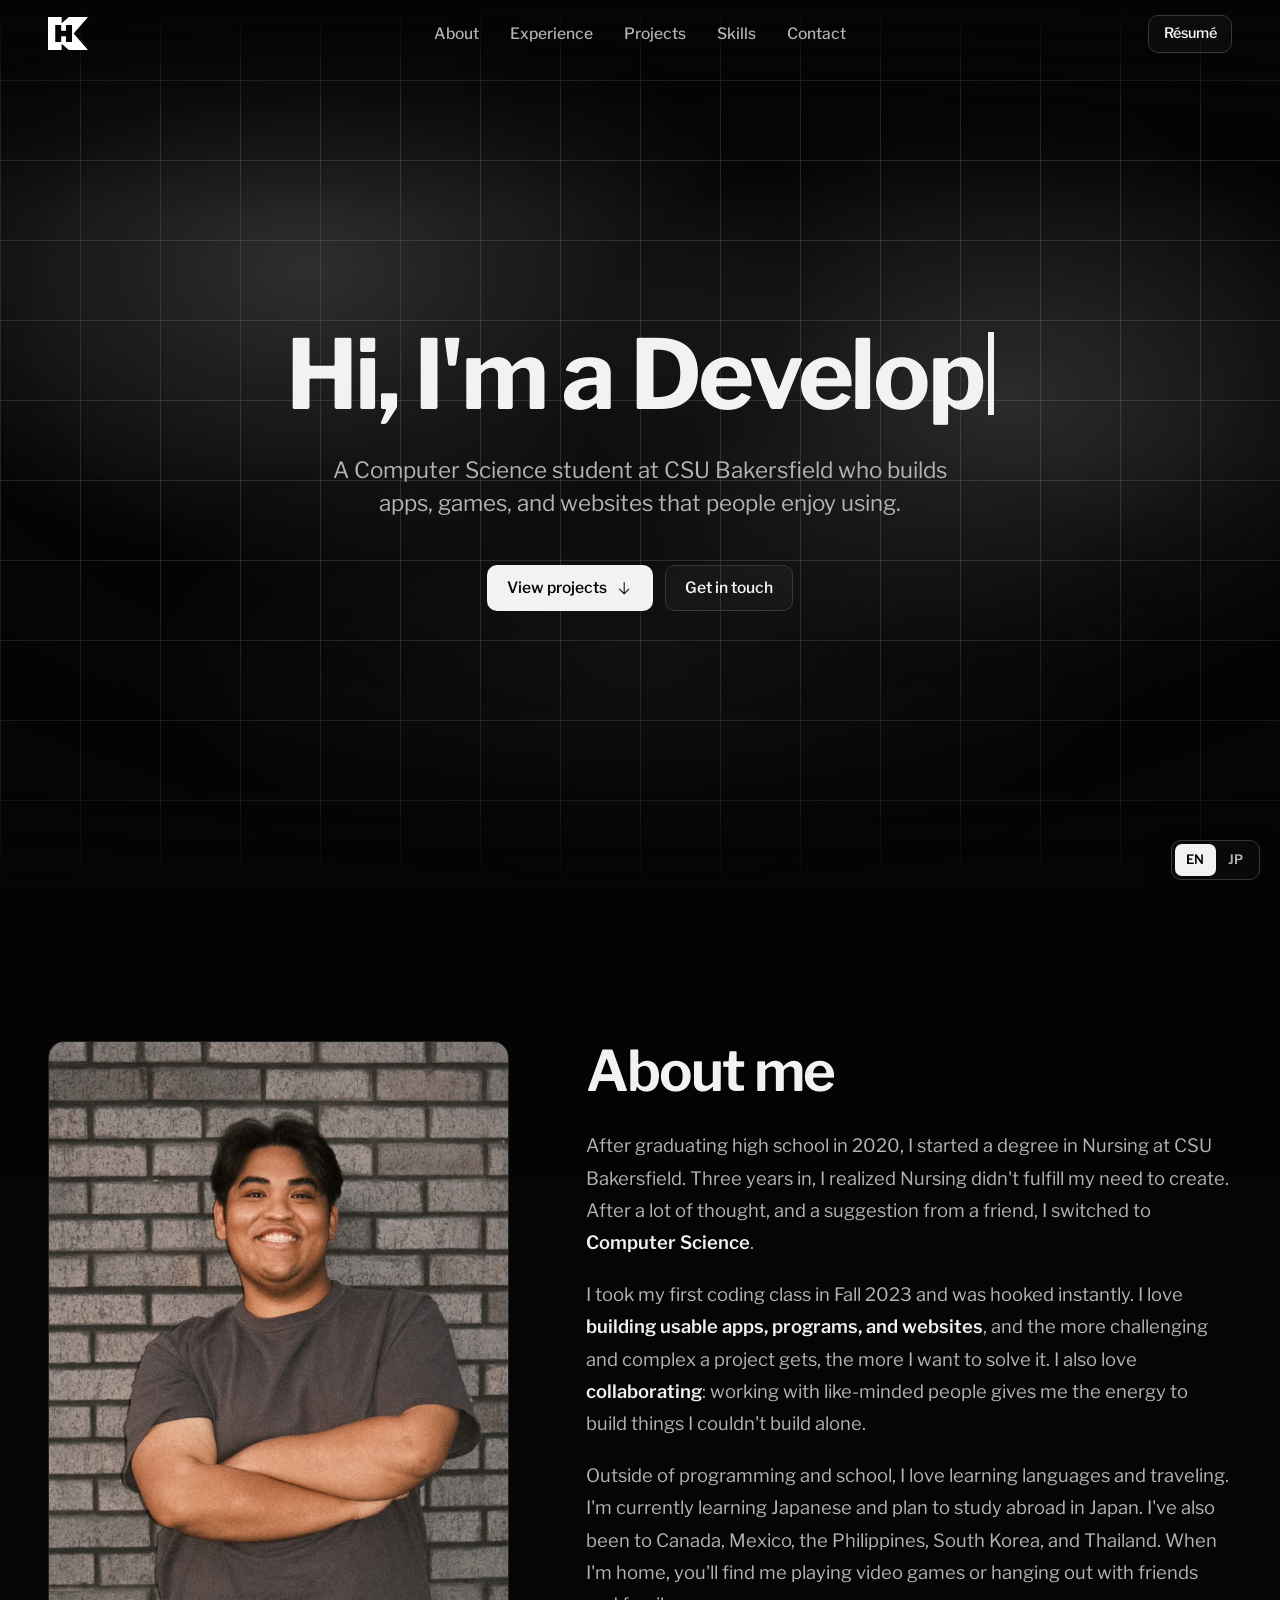
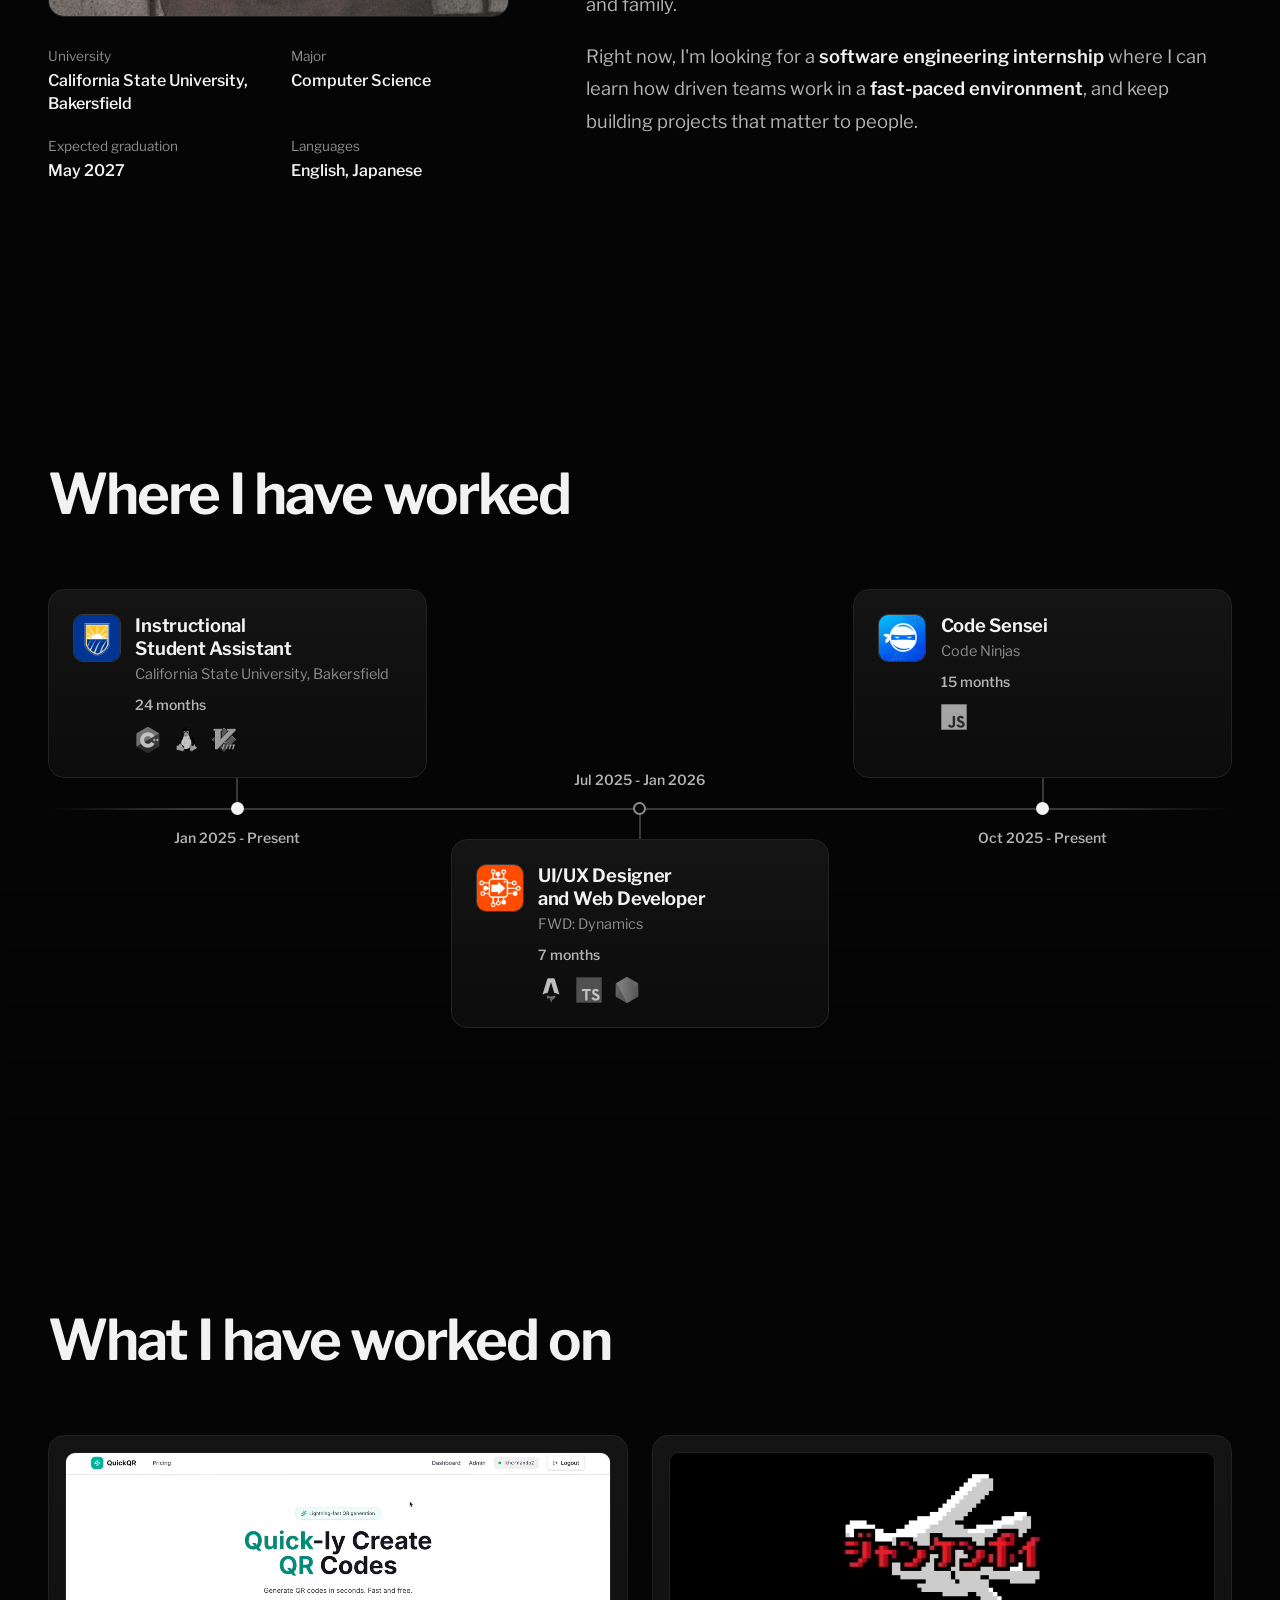
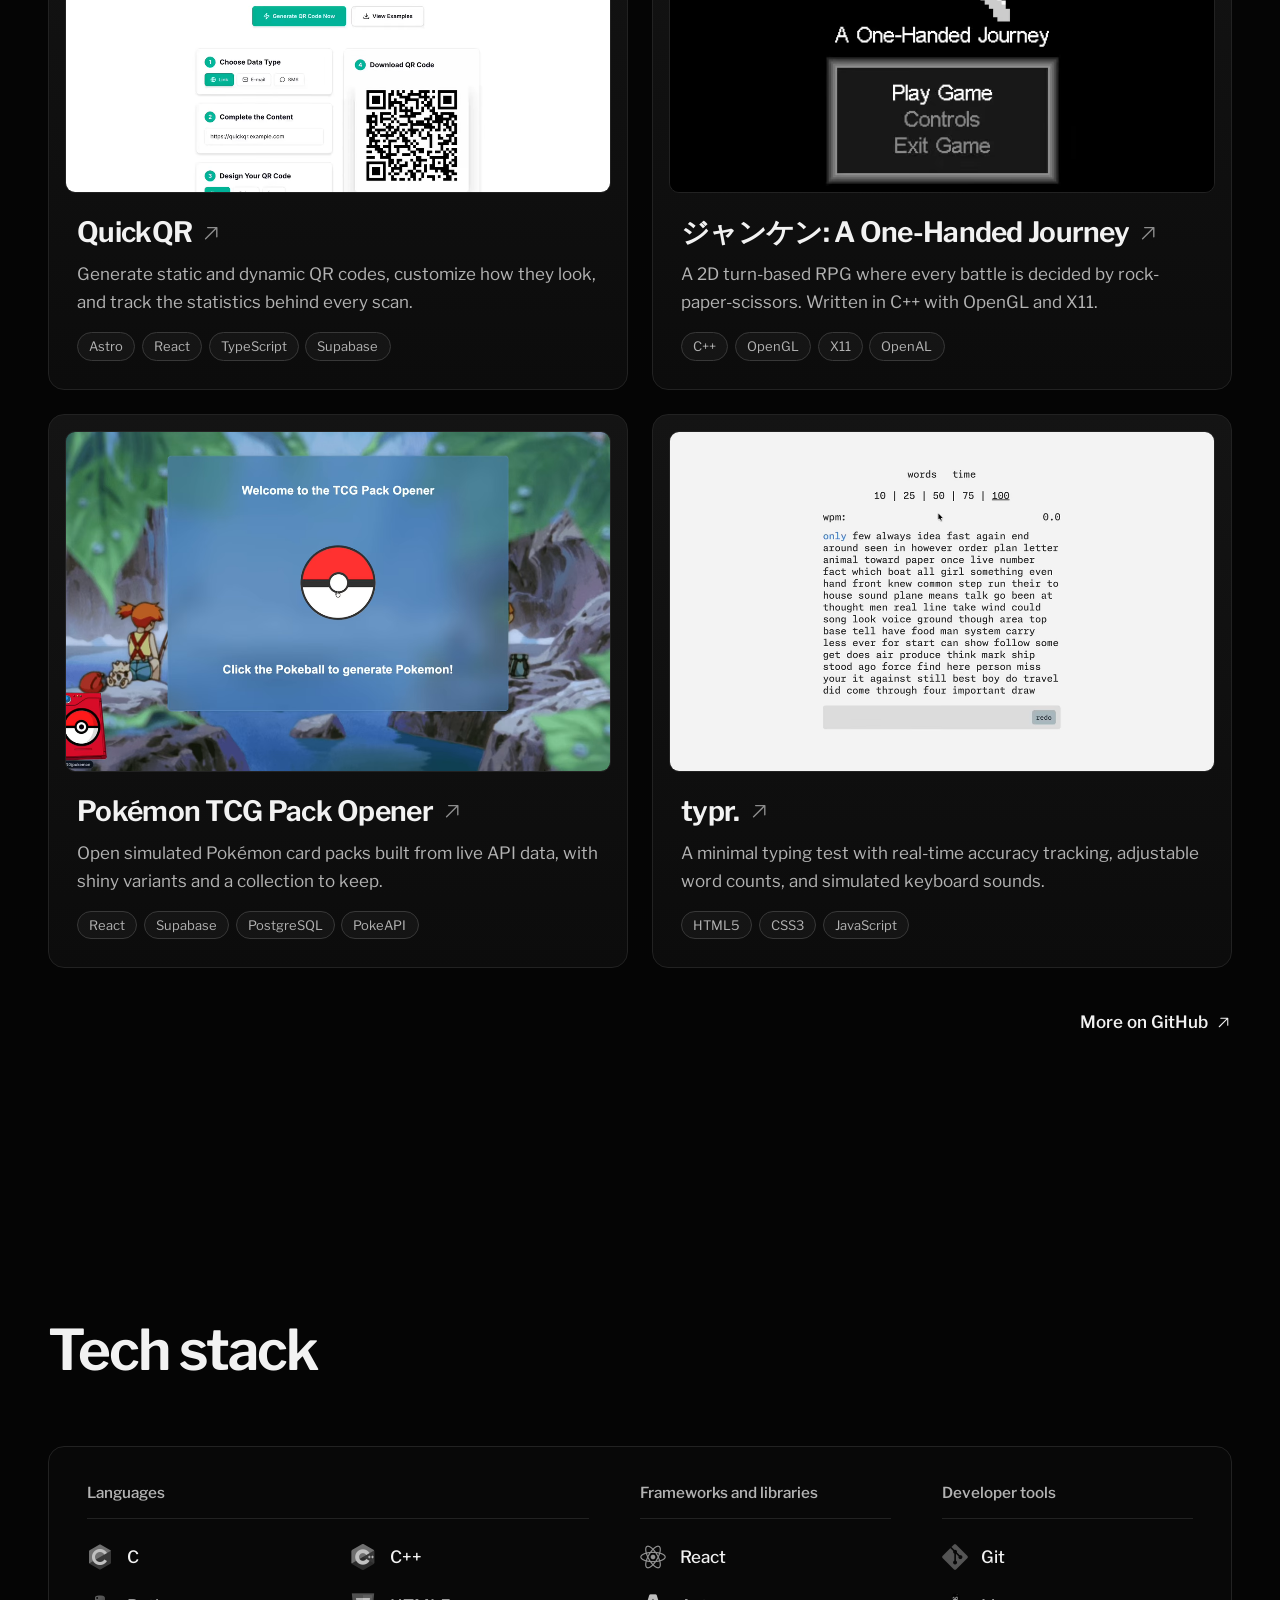
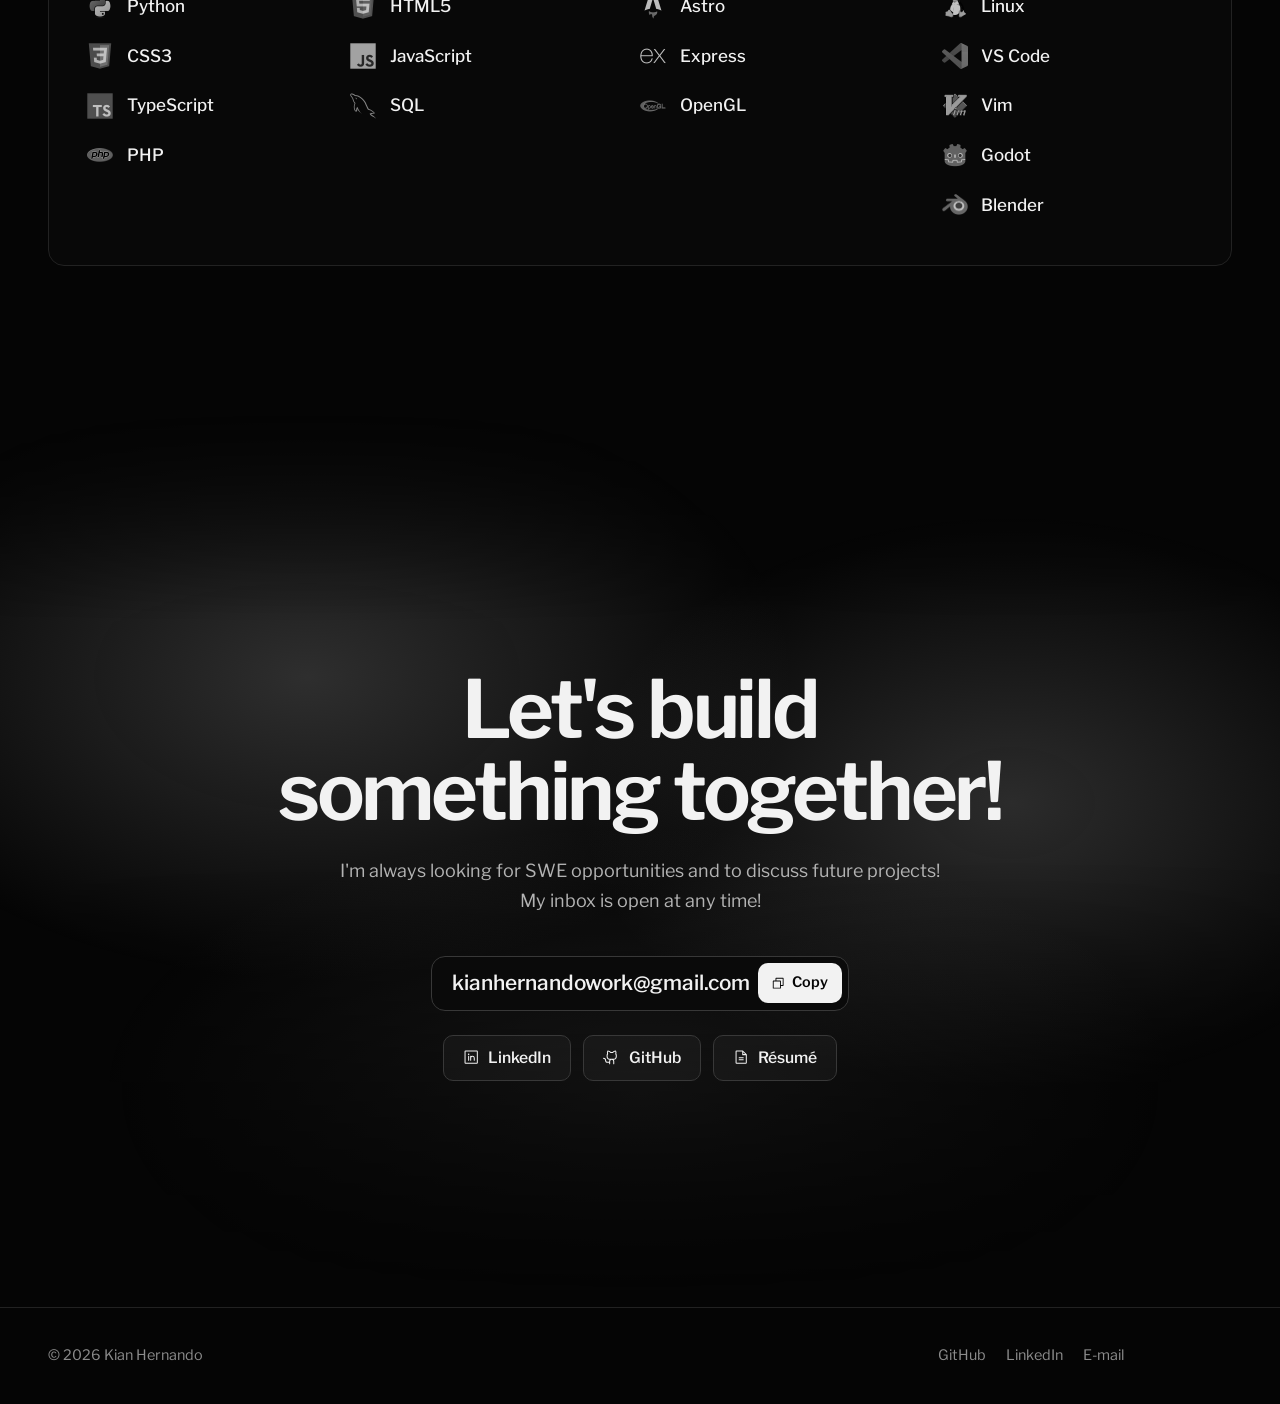
==== commit 21185fce: "fix: resolved experience section empty images" ====
--- a/index.html
+++ b/index.html
@@ -304,7 +304,7 @@
                         <p class="timeline-date" data-i18n="exp.csub.date">Jan 2025 - Present</p>
                         <div class="timeline-card">
                             <span class="timeline-logo" data-logo aria-hidden="true">CSUB<img
-                                    src="assets/experience/csub.jpg" alt="" width="48" height="48" loading="lazy"></span>
+                                    src="assets/images/csub.webp" alt="" width="48" height="48" loading="lazy"></span>
                             <div>
                                 <h3 class="timeline-role" data-i18n="exp.csub.role">Instructional Student Assistant</h3>
                                 <p class="timeline-org" data-i18n="exp.csub.org">California State University, Bakersfield</p>
@@ -324,7 +324,7 @@
                         <p class="timeline-date" data-i18n="exp.fwd.date">Jul 2025 - Jan 2026</p>
                         <div class="timeline-card">
                             <span class="timeline-logo" data-logo aria-hidden="true">FWD<img
-                                    src="assets/experience/fwd-dynamics.jpg" alt="" width="48" height="48" loading="lazy"></span>
+                                    src="assets/images/fwd.webp" alt="" width="48" height="48" loading="lazy"></span>
                             <div>
                                 <h3 class="timeline-role" data-i18n="exp.fwd.role">UI/UX Designer and Web Developer</h3>
                                 <p class="timeline-org" data-i18n="exp.fwd.org">FWD: Dynamics</p>
@@ -344,7 +344,7 @@
                         <p class="timeline-date" data-i18n="exp.ninjas.date">Oct 2025 - Present</p>
                         <div class="timeline-card">
                             <span class="timeline-logo" data-logo aria-hidden="true">CN<img
-                                    src="assets/experience/code-ninjas.jpg" alt="" width="48" height="48" loading="lazy"></span>
+                                    src="assets/images/cn.webp" alt="" width="48" height="48" loading="lazy"></span>
                             <div>
                                 <h3 class="timeline-role" data-i18n="exp.ninjas.role">Code Sensei</h3>
                                 <p class="timeline-org" data-i18n="exp.ninjas.org">Code Ninjas</p>
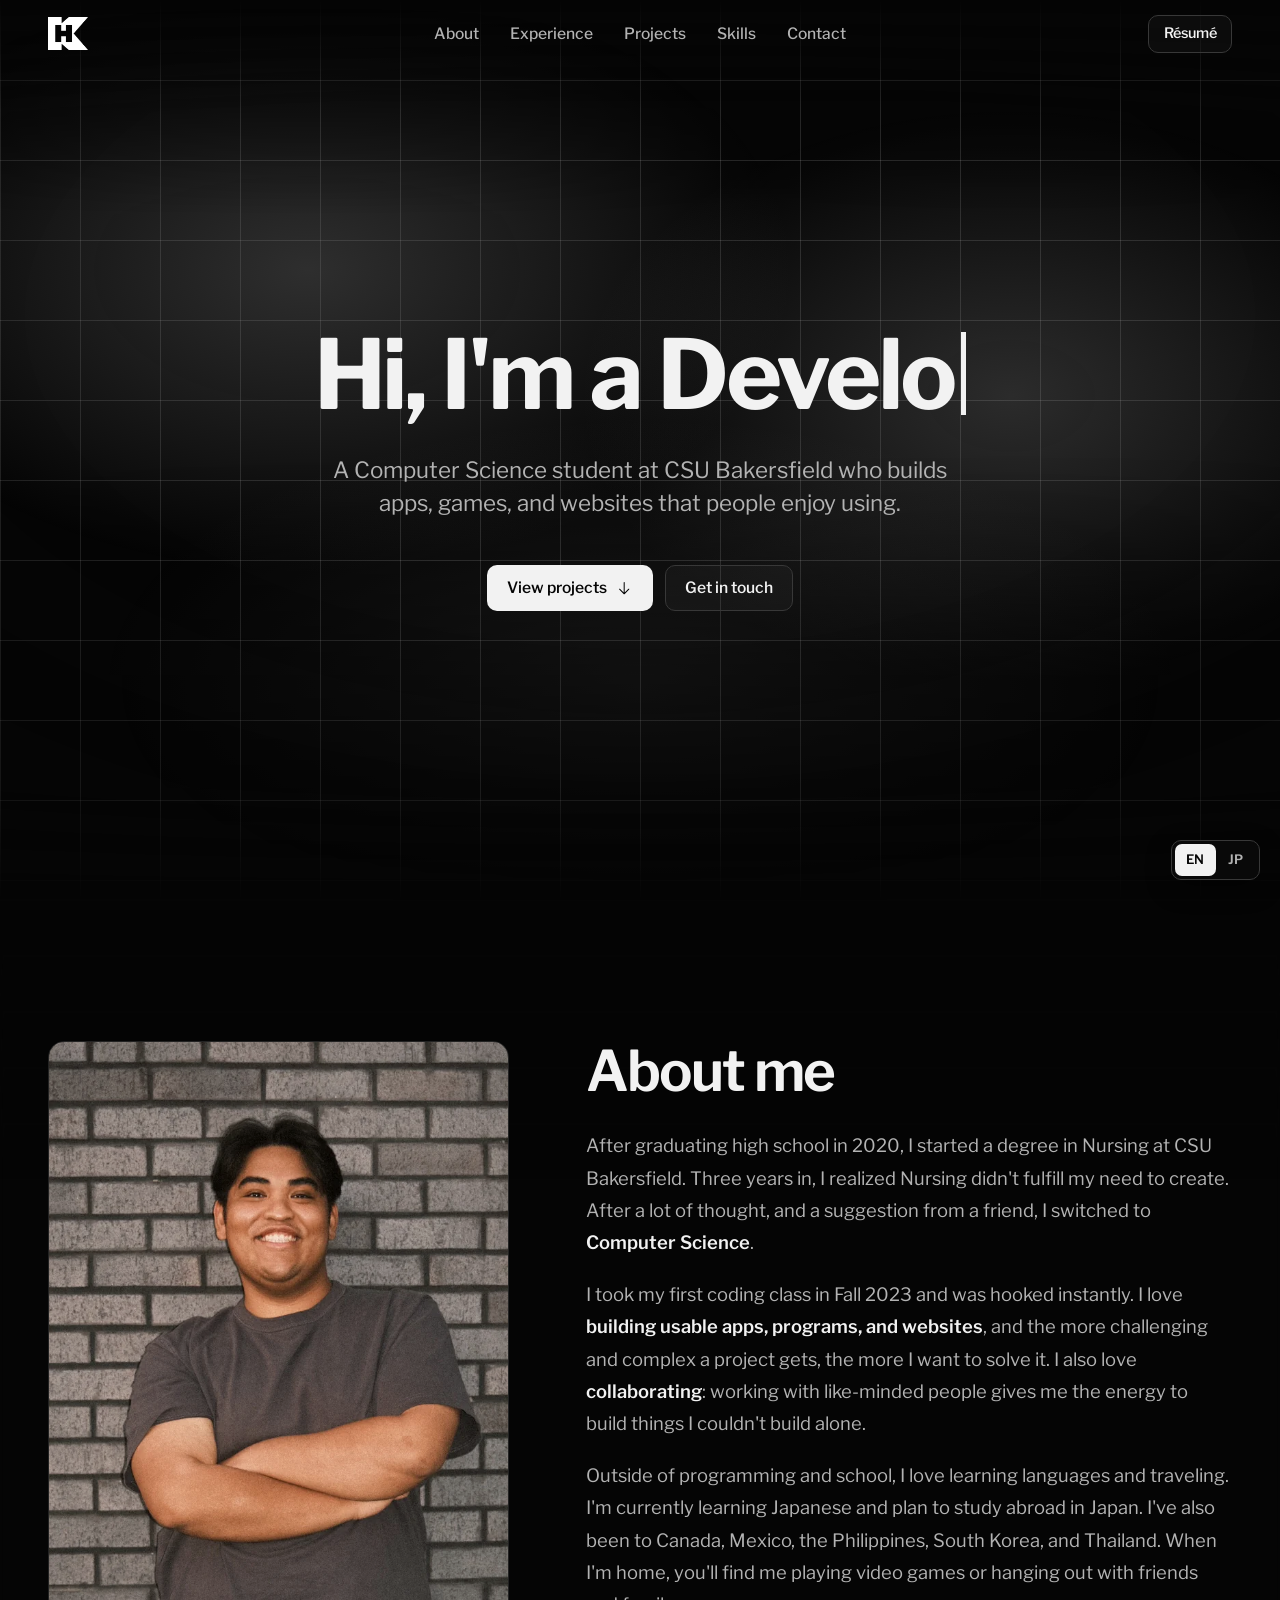
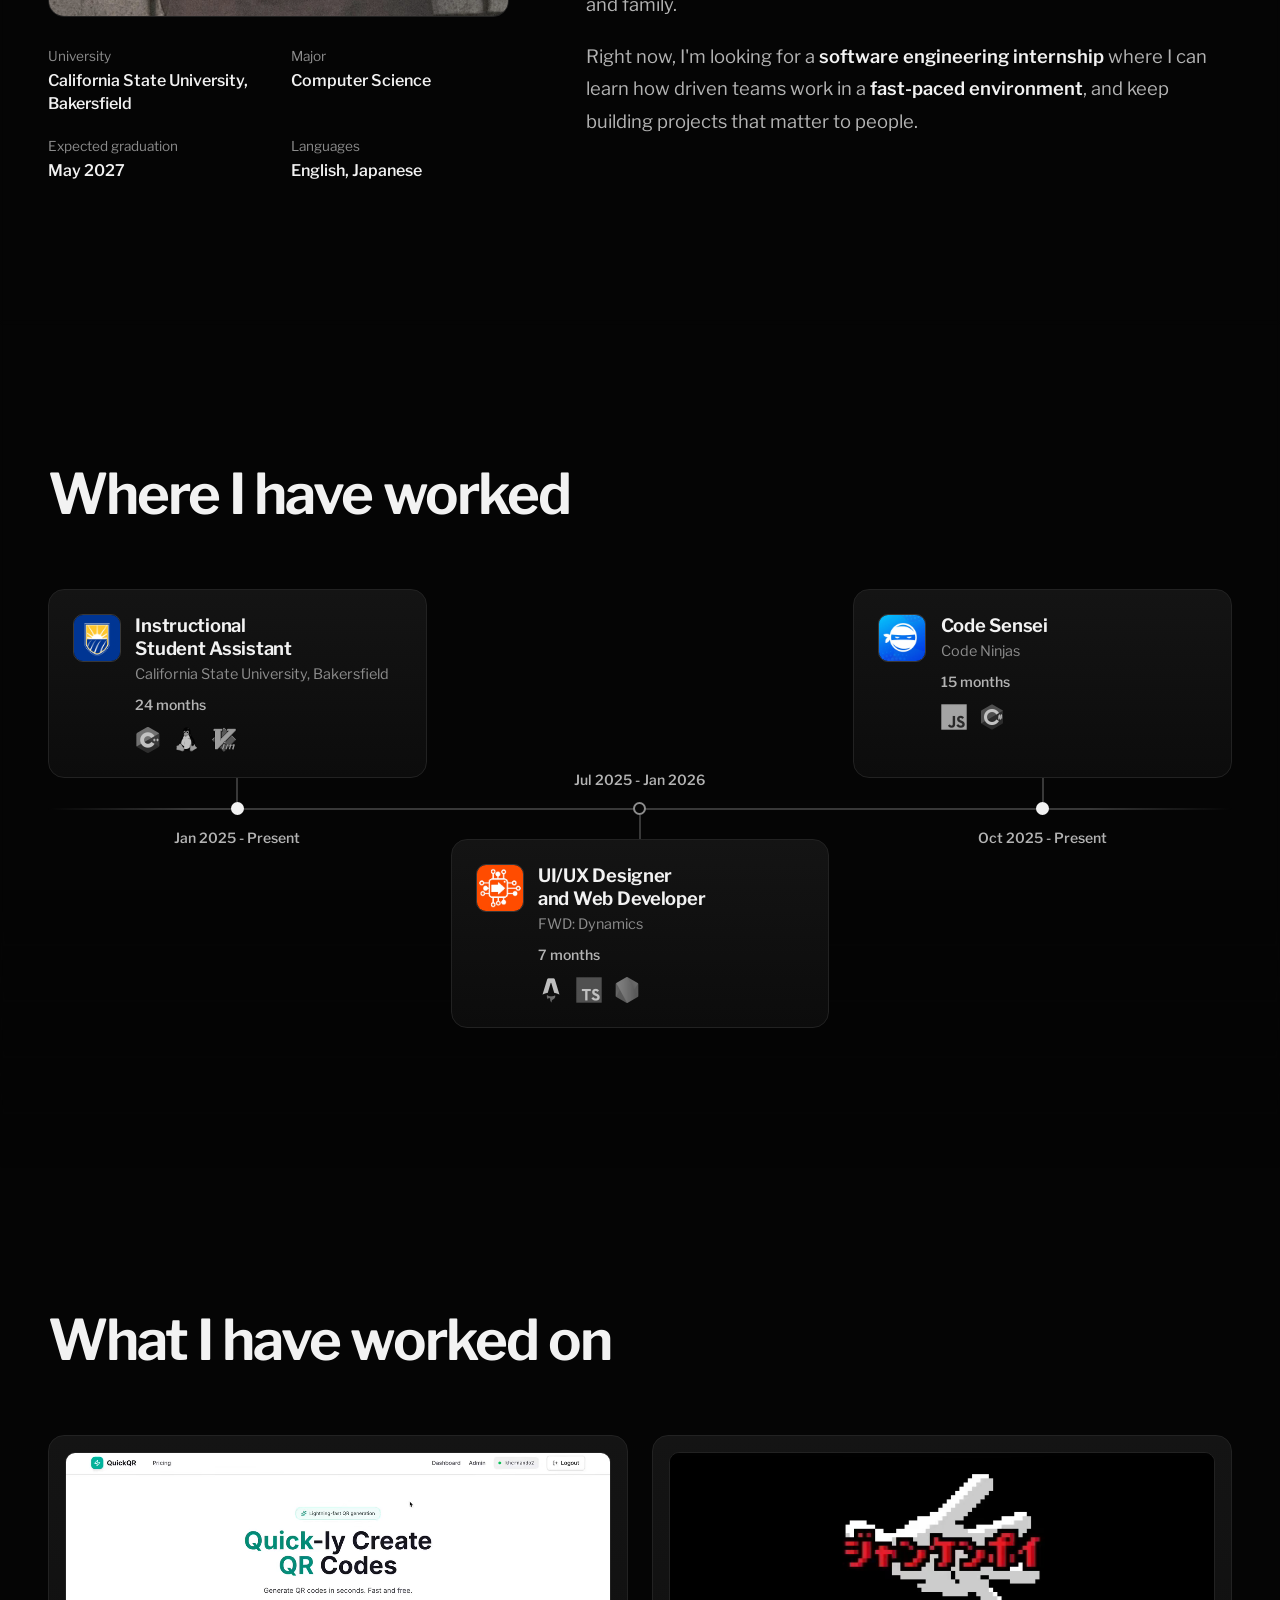
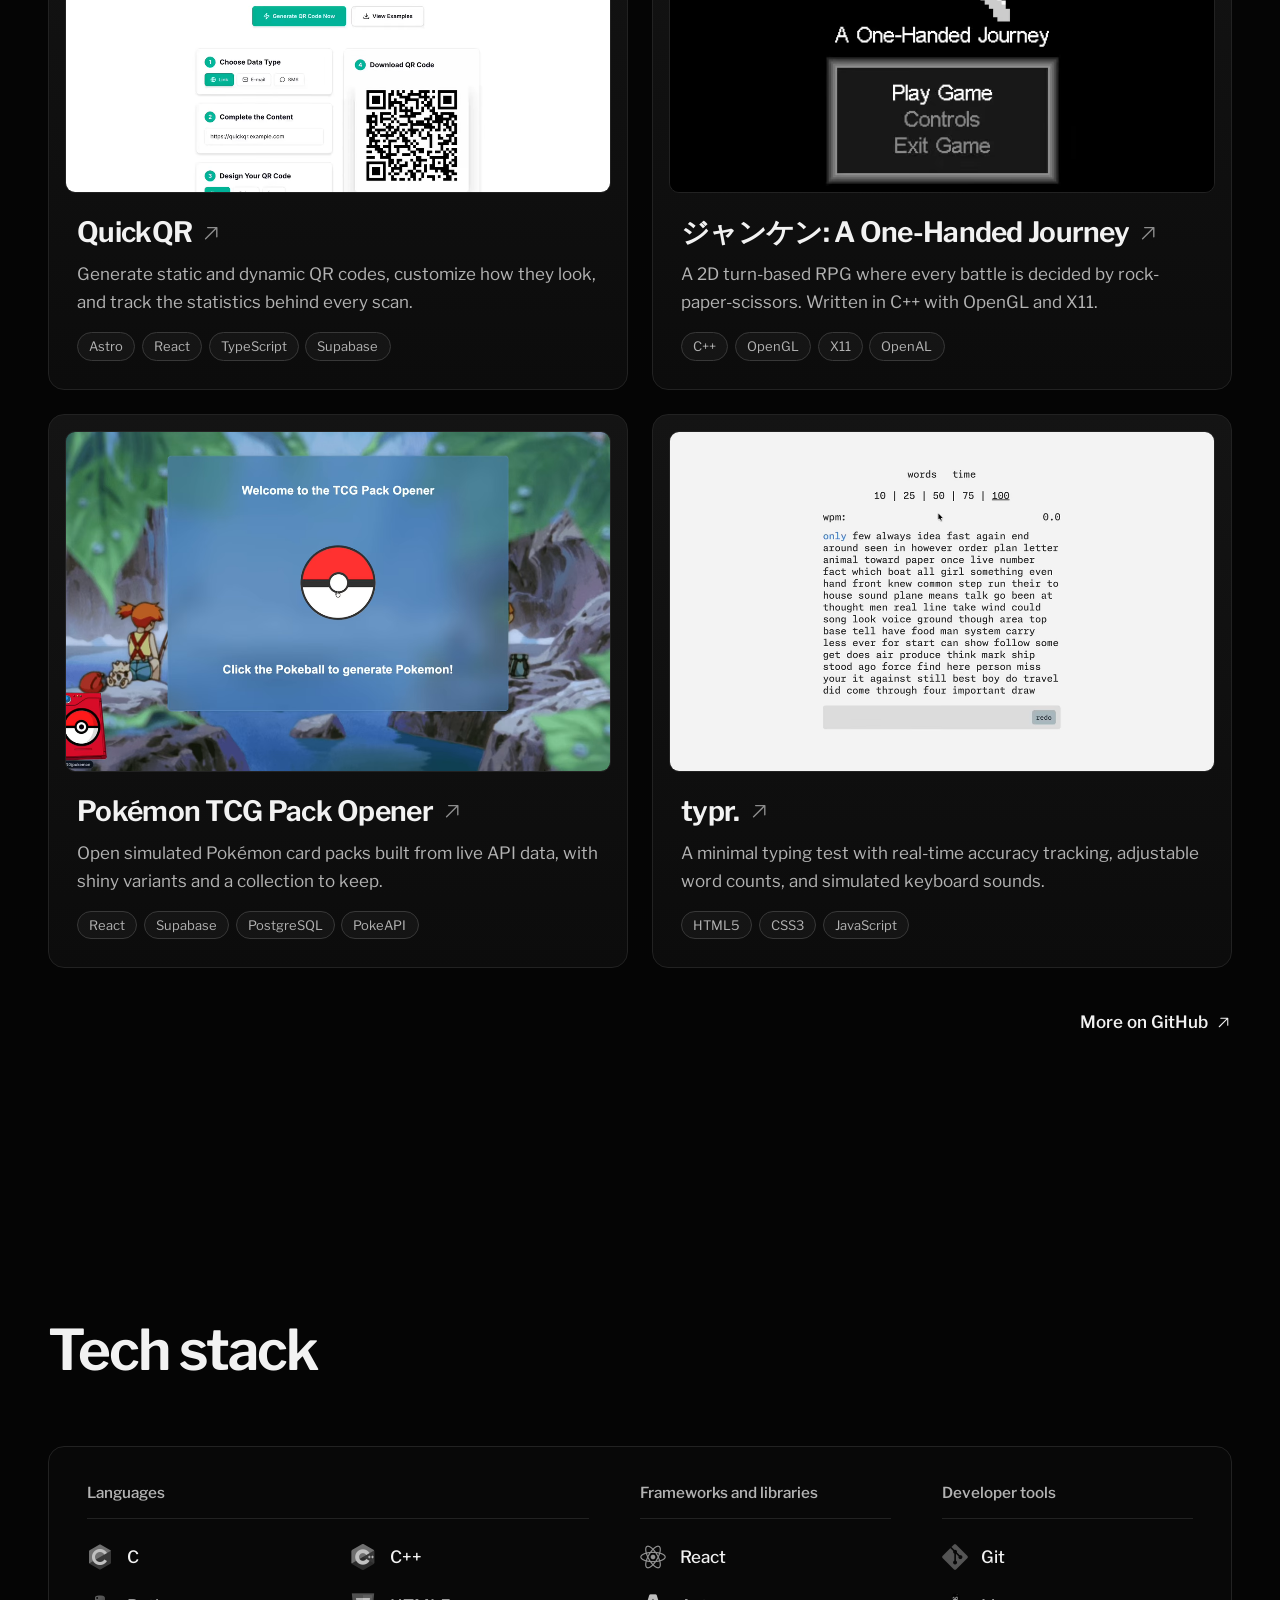
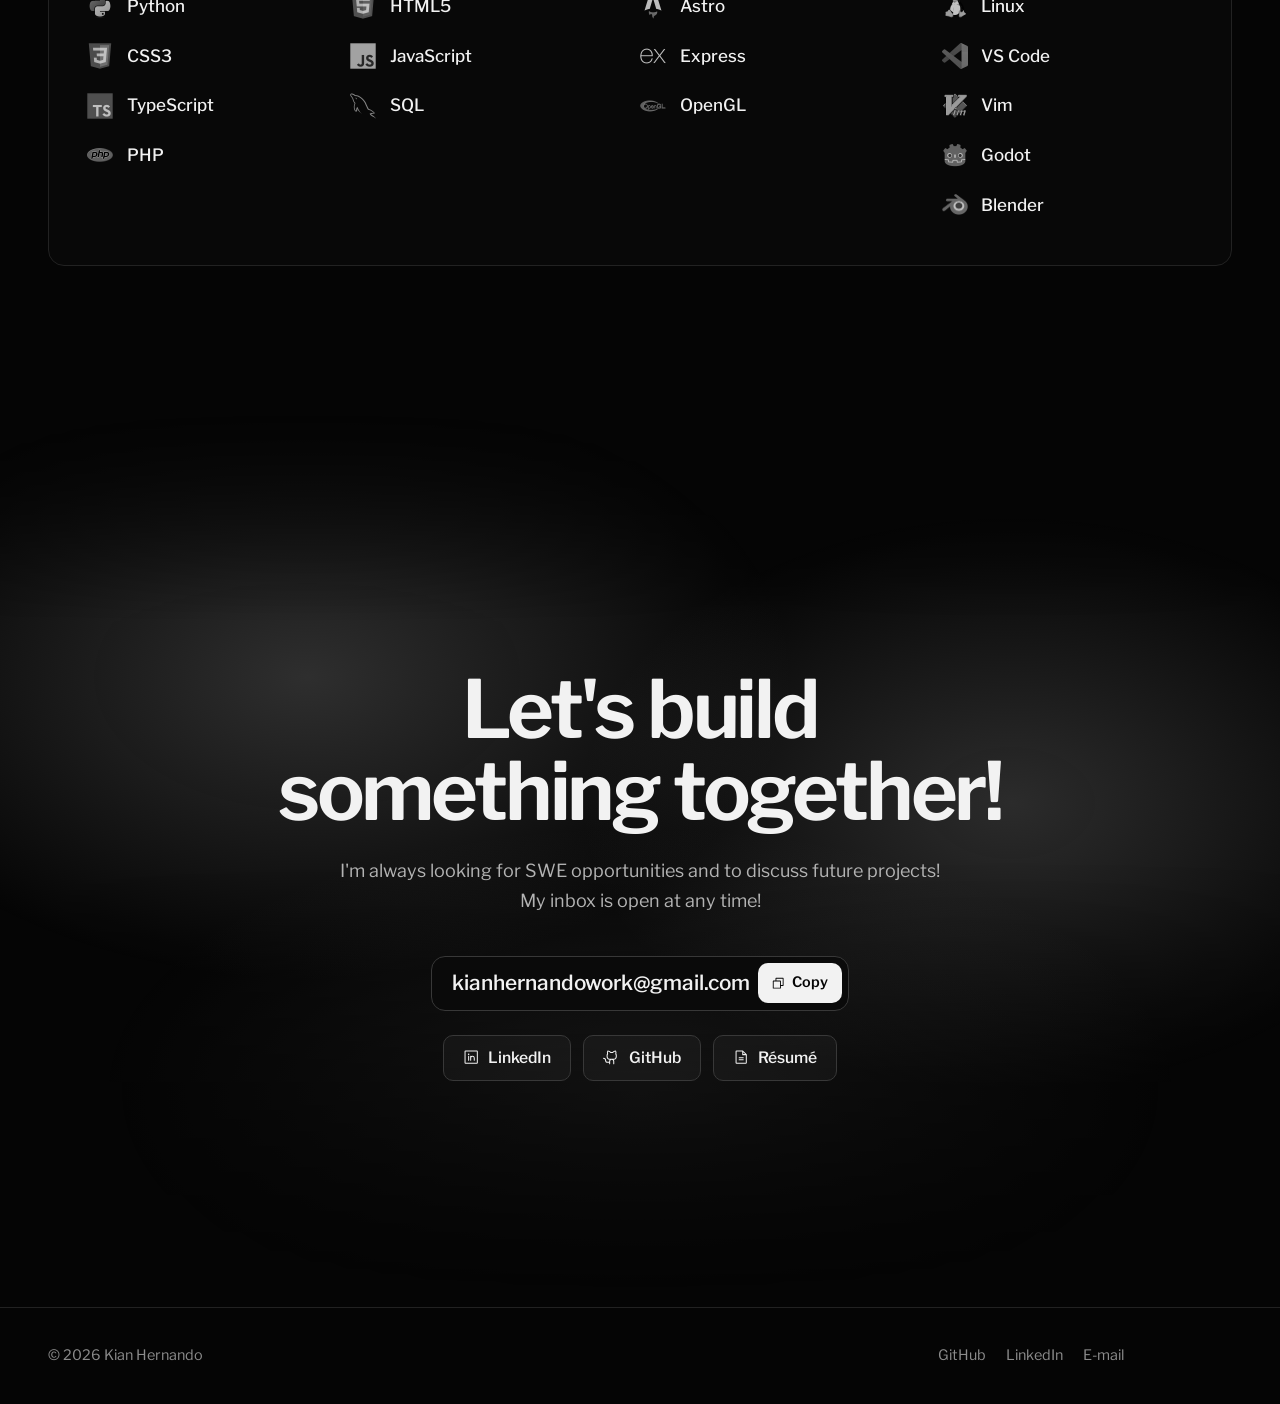
==== commit f293c91f: "feat: added tech skill to experience section" ====
--- a/index.html
+++ b/index.html
@@ -352,6 +352,8 @@
                                 <ul class="timeline-stack" aria-label="Tech stack" data-i18n-aria-label="tags.label">
                                     <li><img src="assets/images/JavaScript.webp" alt="JavaScript" title="JavaScript"
                                             width="26" height="26" loading="lazy"></li>
+                                    <li><img src="assets/images/CSharp.webp" alt="C#" title="C#"
+                                            width="26" height="26" loading="lazy"></li>
                                 </ul>
                             </div>
                         </div>
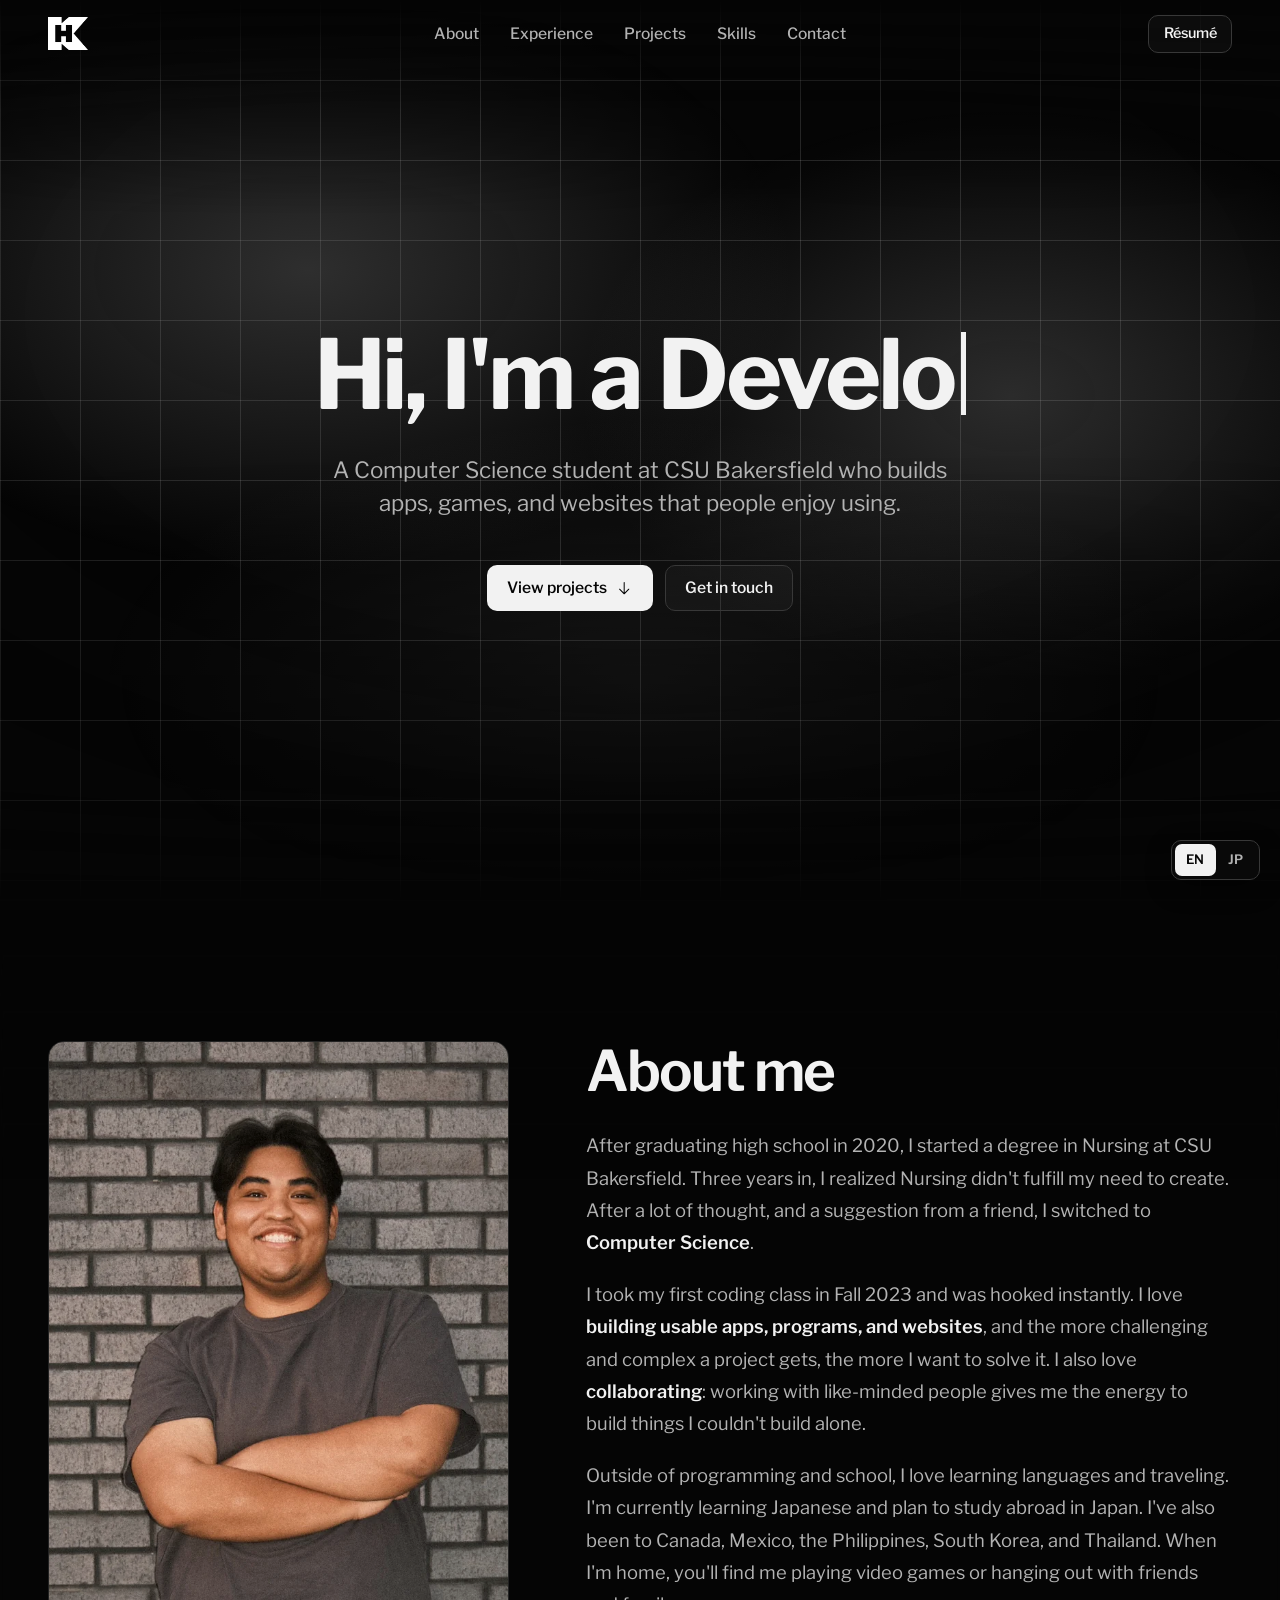
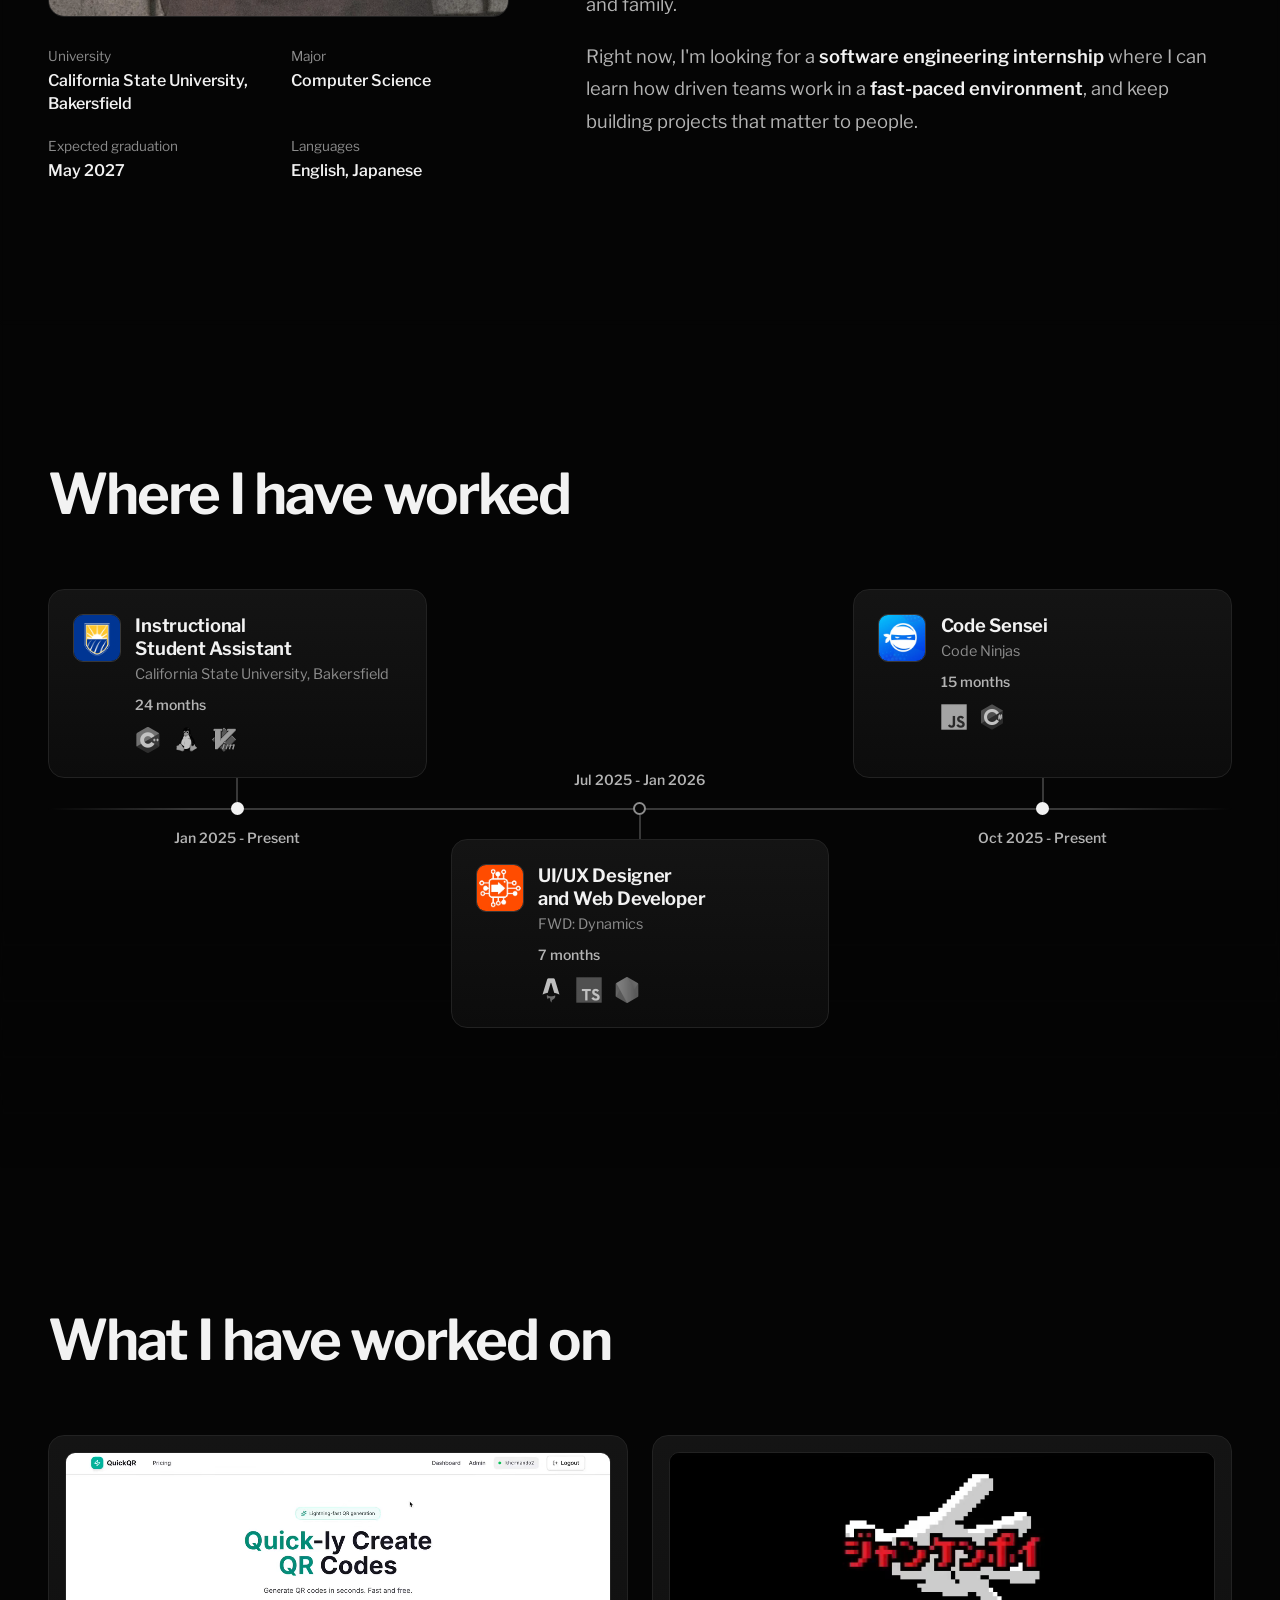
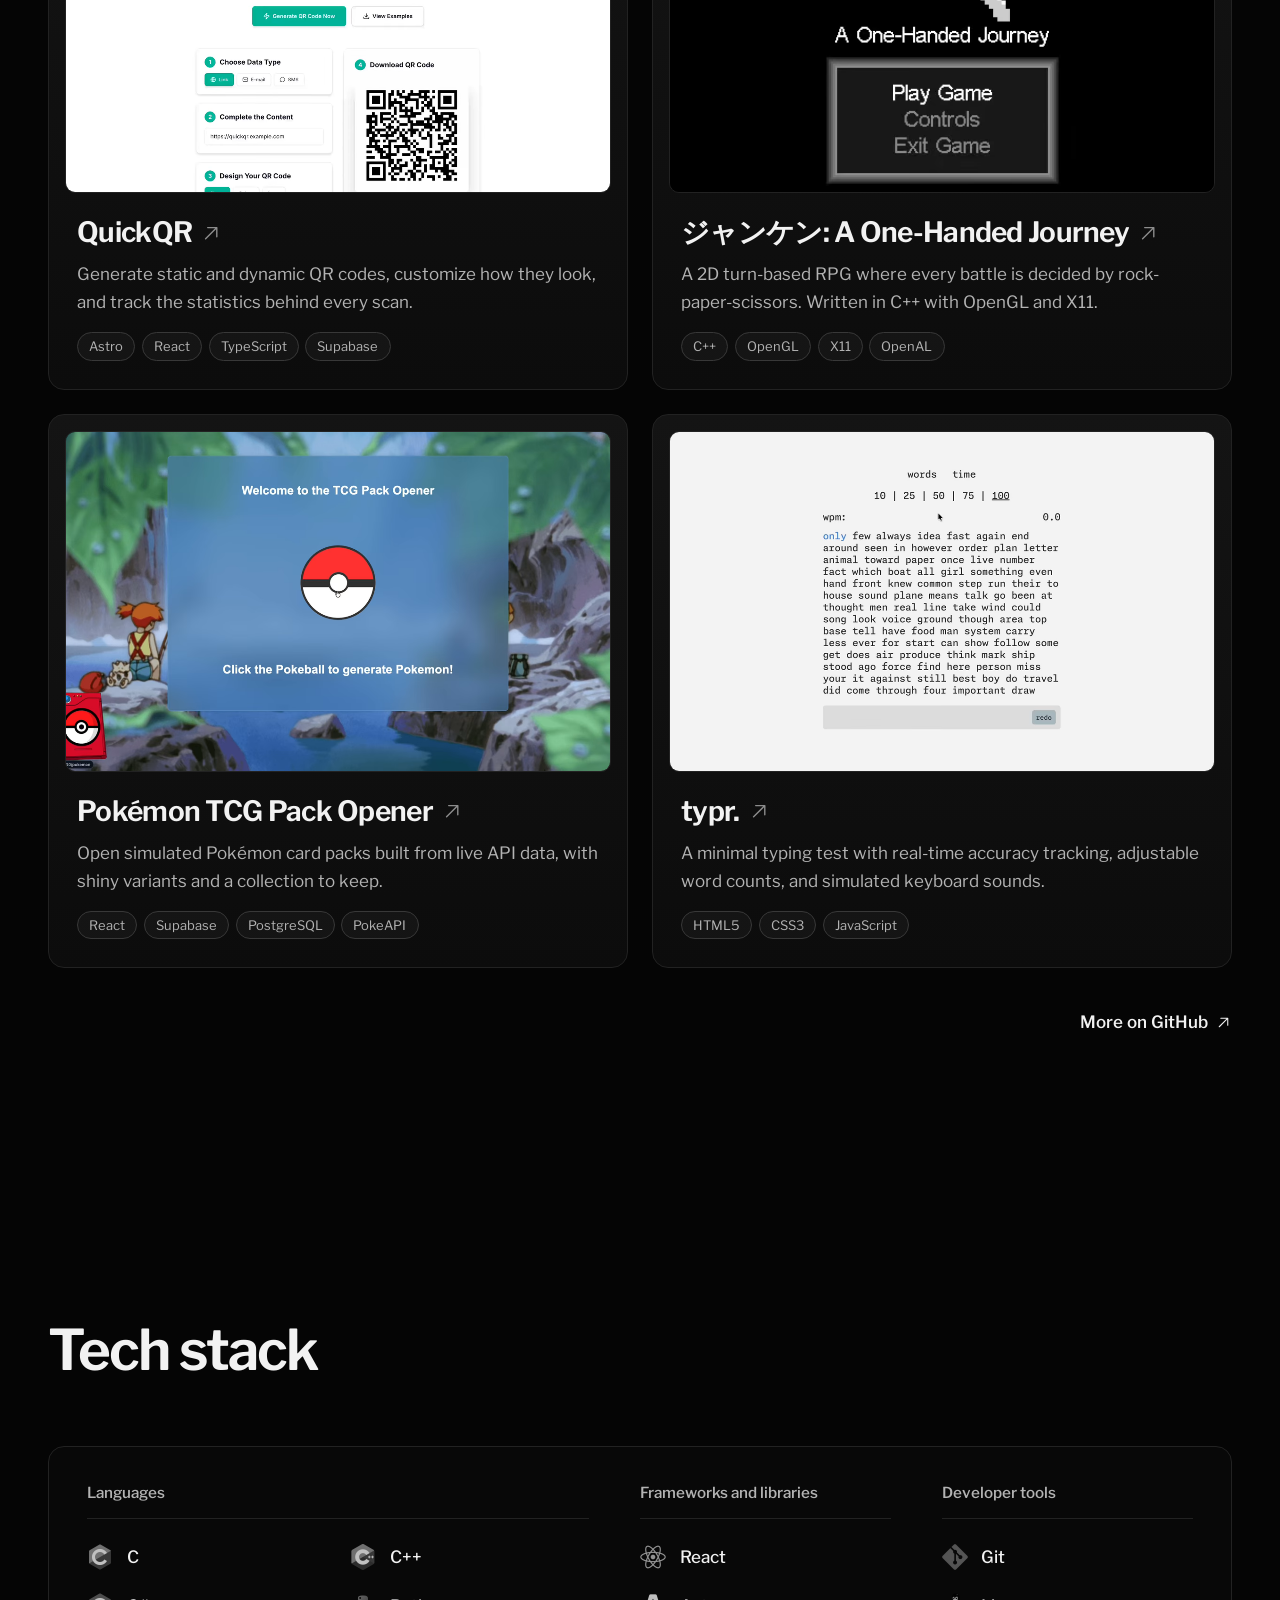
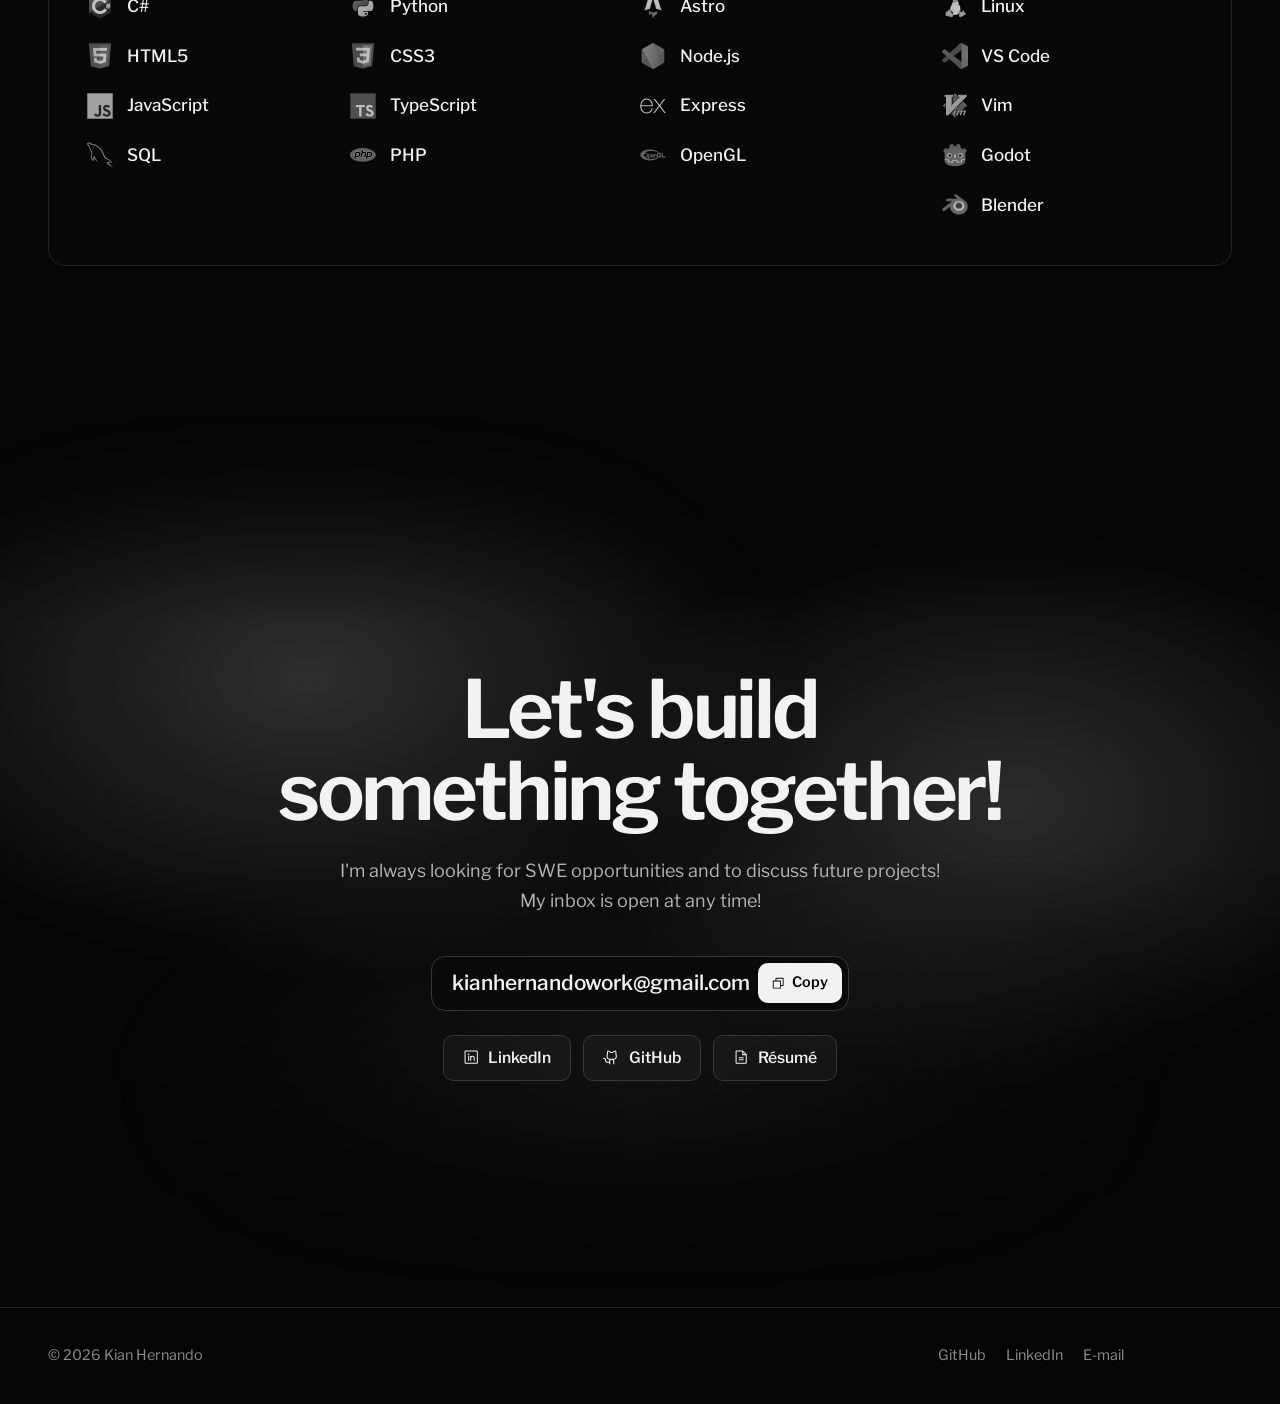
==== commit 73eaa111: "feat: updated tech stack, updated README" ====
--- a/index.html
+++ b/index.html
@@ -483,6 +483,7 @@
                         <ul class="stack-list">
                             <li><img src="assets/images/C.webp" alt="" width="26" height="26" loading="lazy">C</li>
                             <li><img src="assets/images/C++.webp" alt="" width="26" height="26" loading="lazy">C++</li>
+                            <li><img src="assets/images/CSharp.webp" alt="" width="26" height="26" loading="lazy">C#</li>
                             <li><img src="assets/images/Python.webp" alt="" width="26" height="26" loading="lazy">Python
                             </li>
                             <li><img src="assets/images/HTML5.webp" alt="" width="26" height="26" loading="lazy">HTML5
@@ -505,6 +506,8 @@
                             </li>
                             <li><img class="on-dark" src="assets/images/Astro.webp" alt="" width="26" height="26"
                                     loading="lazy">Astro</li>
+                            <li><img src="assets/images/Node.js.webp" alt="" width="26" height="26"
+                                    loading="lazy">Node.js</li>
                             <li><img class="on-dark" src="assets/images/Express.webp" alt="" width="26" height="26"
                                     loading="lazy">Express</li>
                             <li><img src="assets/images/OpenGL.webp" alt="" width="26" height="26" loading="lazy">OpenGL
